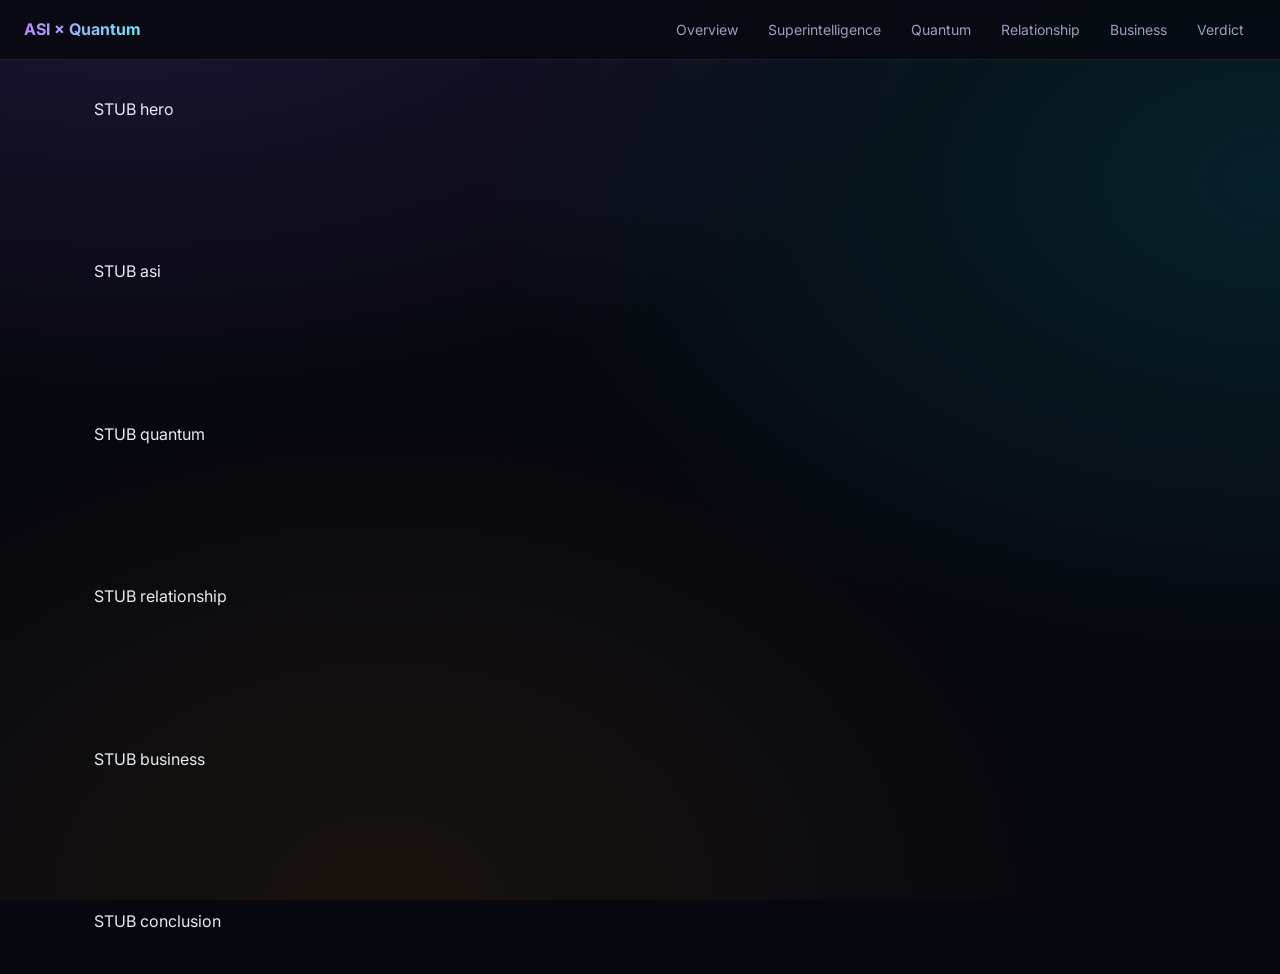
==== index.html @ 98fcd3a6 "scaffold" ====
<!doctype html><html lang="en"><head><meta charset="utf-8"><meta name="viewport" content="width=device-width,initial-scale=1"><title>Superintelligence × Quantum Computing — Research &amp; Business Guide</title><meta name="description" content="Deep research on how superintelligence and quantum computing relate, and where the business value is."><link rel="preconnect" href="https://fonts.googleapis.com"><link href="https://fonts.googleapis.com/css2?family=Inter:wght@400;600;700;800&display=swap" rel="stylesheet">
<link rel="stylesheet" href="css/base.css">
</head><body><nav class="top"><b>ASI × Quantum</b><a href="#overview">Overview</a><a href="#asi">Superintelligence</a><a href="#quantum">Quantum</a><a href="#relationship">Relationship</a><a href="#business">Business</a><a href="#conclusion">Verdict</a></nav><main><section class="sec" id="overview"><div class="container">STUB hero</div></section>

<section class="sec" id="asi"><div class="container">STUB asi</div></section>

<section class="sec" id="quantum"><div class="container">STUB quantum</div></section>

<section class="sec" id="relationship"><div class="container">STUB relationship</div></section>

<section class="sec" id="business"><div class="container">STUB business</div></section>

<section class="sec" id="conclusion"><div class="container">STUB conclusion</div></section>
</main><script src="js/main.js"></script></body></html>
---- css/base.css ----
/* FROZEN design system - orchestrator owned. Agents: use these classes, add extras only in your own css/sec-<name>.css */
:root{--bg:#07080f;--bg2:#0d0f1c;--card:rgba(255,255,255,.04);--line:rgba(255,255,255,.09);--text:#e8eaf6;--mute:#9aa0c0;
--ai:#8b5cf6;--ai2:#c084fc;--q:#06b6d4;--q2:#67e8f9;--biz:#f59e0b;--biz2:#fcd34d;--ok:#34d399;--warn:#fbbf24;--bad:#f87171;--r:18px}
*{box-sizing:border-box;margin:0;padding:0}html{scroll-behavior:smooth}
body{font-family:Inter,system-ui,-apple-system,Segoe UI,sans-serif;background:var(--bg);color:var(--text);line-height:1.65;-webkit-font-smoothing:antialiased;overflow-x:hidden}
body:before{content:"";position:fixed;inset:0;z-index:-1;background:radial-gradient(900px 500px at 10% -10%,rgba(139,92,246,.18),transparent),radial-gradient(800px 500px at 100% 20%,rgba(6,182,212,.14),transparent),radial-gradient(700px 500px at 30% 100%,rgba(245,158,11,.08),transparent)}
a{color:var(--q2)}
nav.top{position:fixed;top:0;left:0;right:0;z-index:50;display:flex;gap:6px;align-items:center;padding:12px 24px;background:rgba(7,8,15,.82);border-bottom:1px solid var(--line);overflow-x:auto}
nav.top b{margin-right:auto;white-space:nowrap;background:linear-gradient(90deg,var(--ai2),var(--q2));-webkit-background-clip:text;background-clip:text;color:transparent}
nav.top a{color:var(--mute);text-decoration:none;font-size:14px;padding:6px 12px;border-radius:99px;white-space:nowrap}nav.top a:hover{color:#fff;background:var(--card)}
.container{max-width:1140px;margin:0 auto;padding:0 24px}
section.sec{padding:96px 0 40px;scroll-margin-top:30px}
.eyebrow{font-size:12px;letter-spacing:.18em;text-transform:uppercase;font-weight:700;margin-bottom:10px}
.eyebrow.ai{color:var(--ai2)}.eyebrow.q{color:var(--q2)}.eyebrow.biz{color:var(--biz2)}
h1{font-size:clamp(38px,6vw,76px);line-height:1.04;letter-spacing:-.03em;font-weight:800}
h2{font-size:clamp(28px,4vw,46px);line-height:1.1;letter-spacing:-.02em;font-weight:800;margin-bottom:14px}
h3{font-size:21px;margin:0 0 8px;font-weight:700}h4{font-size:16px;margin-bottom:6px}
.lead{font-size:19px;color:var(--mute);max-width:760px;margin-bottom:34px}
.grad{background:linear-gradient(90deg,var(--ai2),var(--q2) 60%,var(--biz2));-webkit-background-clip:text;background-clip:text;color:transparent}
.grid{display:grid;gap:18px;margin:22px 0}.g2{grid-template-columns:repeat(auto-fit,minmax(320px,1fr))}.g3{grid-template-columns:repeat(auto-fit,minmax(260px,1fr))}.g4{grid-template-columns:repeat(auto-fit,minmax(200px,1fr))}
.card{background:var(--card);border:1px solid var(--line);border-radius:var(--r);padding:24px;transition:.25s}.card:hover{transform:translateY(-3px);border-color:rgba(255,255,255,.22)}
.card.ai{border-top:3px solid var(--ai)}.card.q{border-top:3px solid var(--q)}.card.biz{border-top:3px solid var(--biz)}
.card p,.card li{color:var(--mute);font-size:15px}.card ul{padding-left:18px;margin-top:6px}
.stat{text-align:left}.stat .num{font-size:40px;font-weight:800;letter-spacing:-.03em;line-height:1.1}.stat .lbl{color:var(--mute);font-size:14px;margin-top:4px}.stat .src{font-size:12px;color:#6b7194;margin-top:6px}
.badge{display:inline-block;font-size:11px;font-weight:700;padding:3px 10px;border-radius:99px;letter-spacing:.04em;text-transform:uppercase;border:1px solid var(--line)}
.badge.fact,.badge.proven,.badge.today{color:var(--ok);background:rgba(52,211,153,.1)}.badge.plausible,.badge.mid{color:var(--warn);background:rgba(251,191,36,.1)}.badge.hype,.badge.far{color:var(--bad);background:rgba(248,113,113,.1)}.badge.claim{color:var(--q2);background:rgba(6,182,212,.1)}
.callout{border-left:4px solid var(--ai);background:rgba(139,92,246,.08);padding:18px 22px;border-radius:0 var(--r) var(--r) 0;margin:24px 0;color:var(--text)}.callout.q{border-color:var(--q);background:rgba(6,182,212,.08)}.callout.biz{border-color:var(--biz);background:rgba(245,158,11,.08)}.callout.warn{border-color:var(--bad);background:rgba(248,113,113,.08)}
.tablewrap{overflow-x:auto;border:1px solid var(--line);border-radius:var(--r);margin:22px 0}table{width:100%;border-collapse:collapse;font-size:14.5px}th,td{padding:12px 16px;text-align:left;border-bottom:1px solid var(--line);vertical-align:top}th{background:rgba(255,255,255,.05);font-size:12px;letter-spacing:.08em;text-transform:uppercase;color:var(--mute)}td{color:#cfd3ee}tr:last-child td{border:0}
.timeline{position:relative;margin:26px 0;padding-left:28px;border-left:2px solid var(--line)}.timeline .ev{position:relative;margin-bottom:22px}.timeline .ev:before{content:"";position:absolute;left:-36px;top:6px;width:14px;height:14px;border-radius:50%;background:var(--q);box-shadow:0 0 0 4px var(--bg)}.timeline .ev .when{font-size:12px;font-weight:700;color:var(--q2);letter-spacing:.08em;text-transform:uppercase}
.pill{display:inline-block;padding:4px 12px;margin:3px 4px 3px 0;border-radius:99px;background:var(--card);border:1px solid var(--line);font-size:13px;color:var(--mute)}
details{background:var(--card);border:1px solid var(--line);border-radius:14px;padding:14px 20px;margin:10px 0}summary{cursor:pointer;font-weight:600}details p{color:var(--mute);margin-top:10px}
.src-note{font-size:12.5px;color:#6b7194;margin-top:10px}
.reveal{opacity:0;transform:translateY(22px);transition:.7s}.reveal.in{opacity:1;transform:none}
footer{padding:60px 0;border-top:1px solid var(--line);margin-top:60px;color:var(--mute);font-size:14px}
@media(max-width:640px){section.sec{padding-top:80px}.card{padding:18px}}
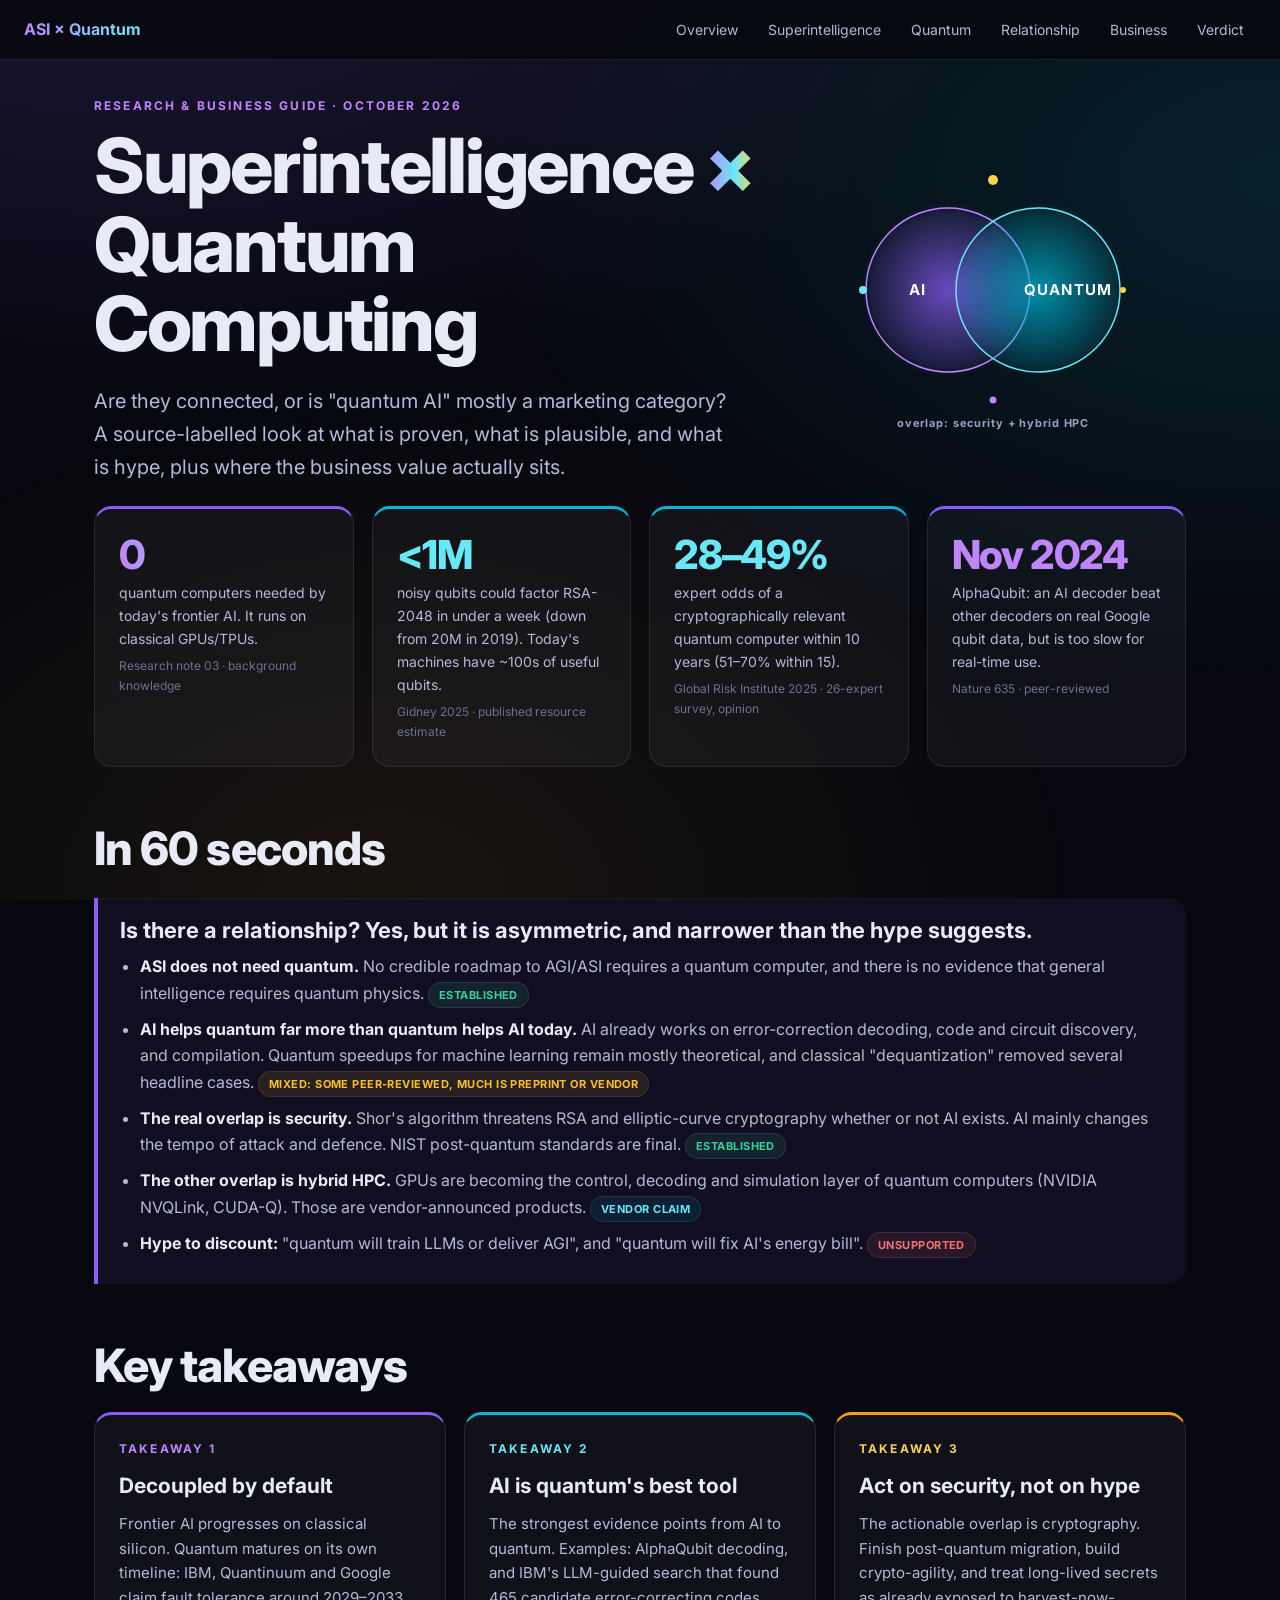
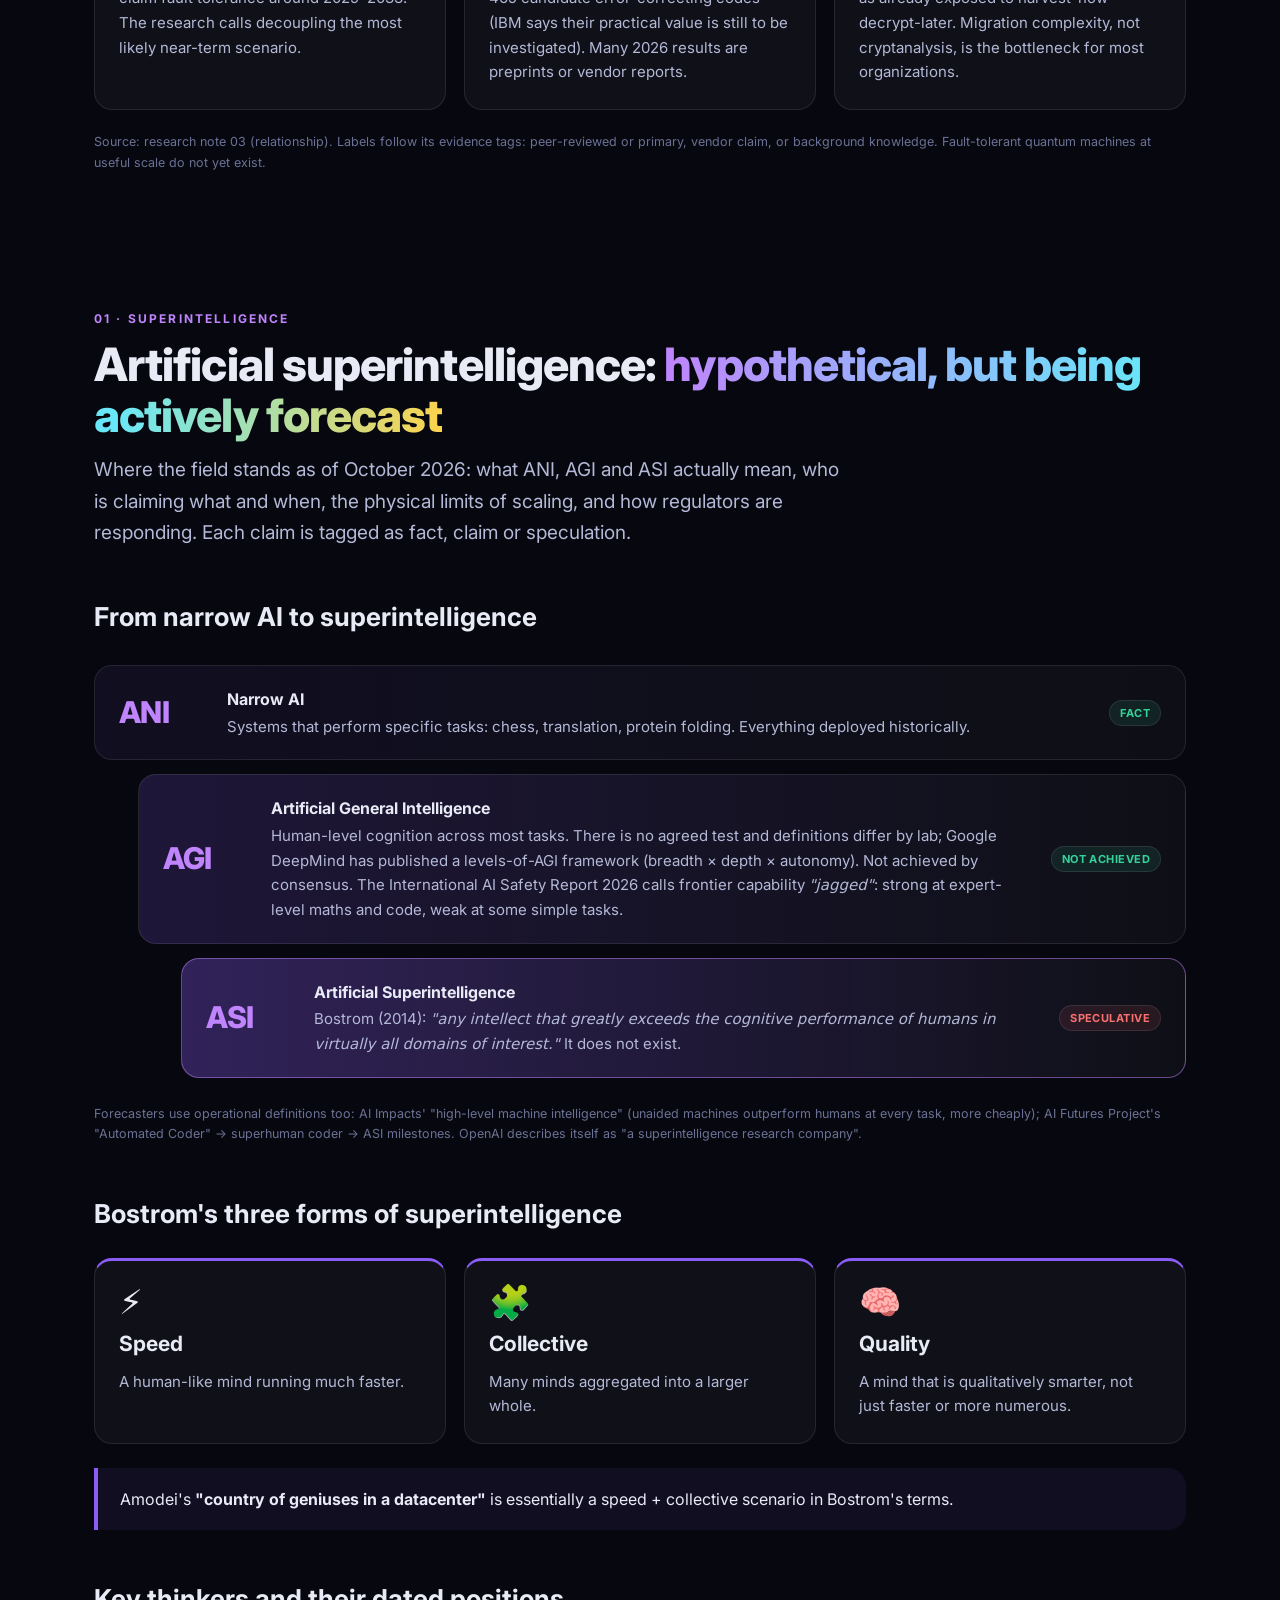
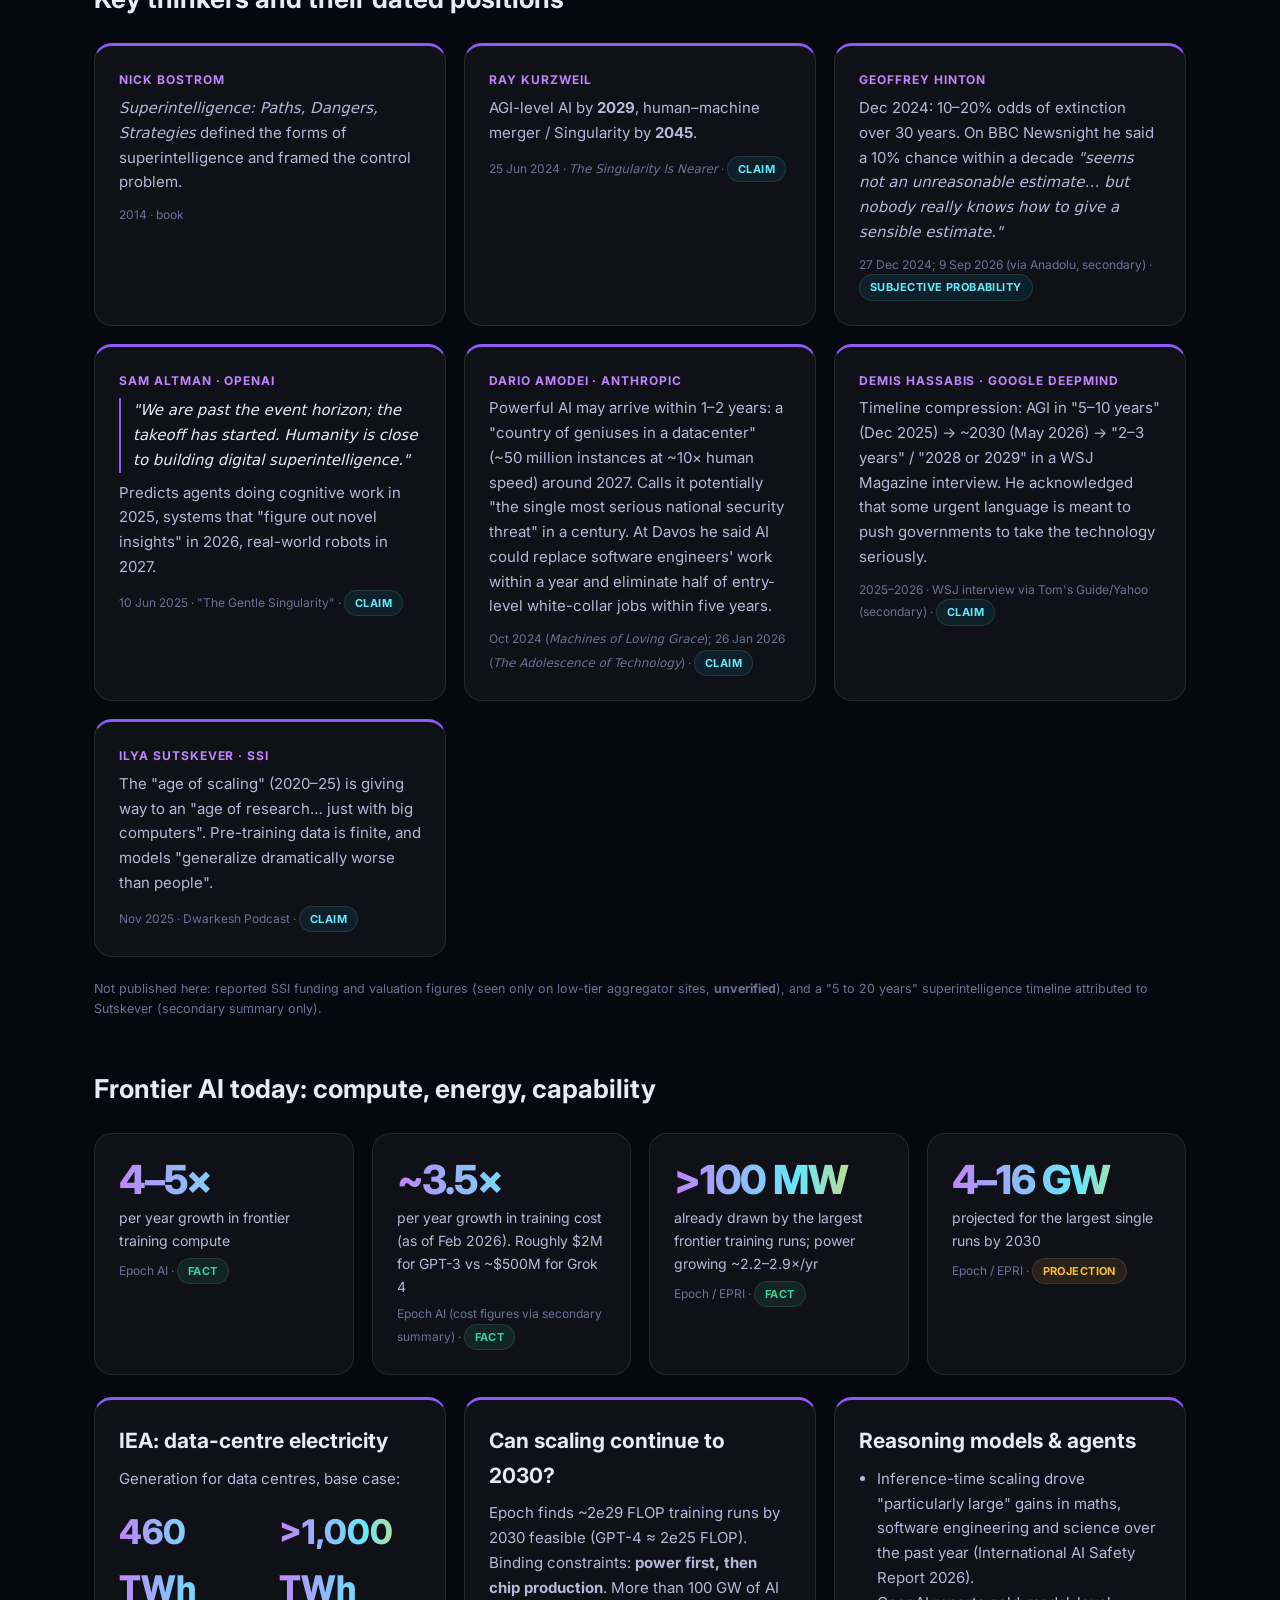
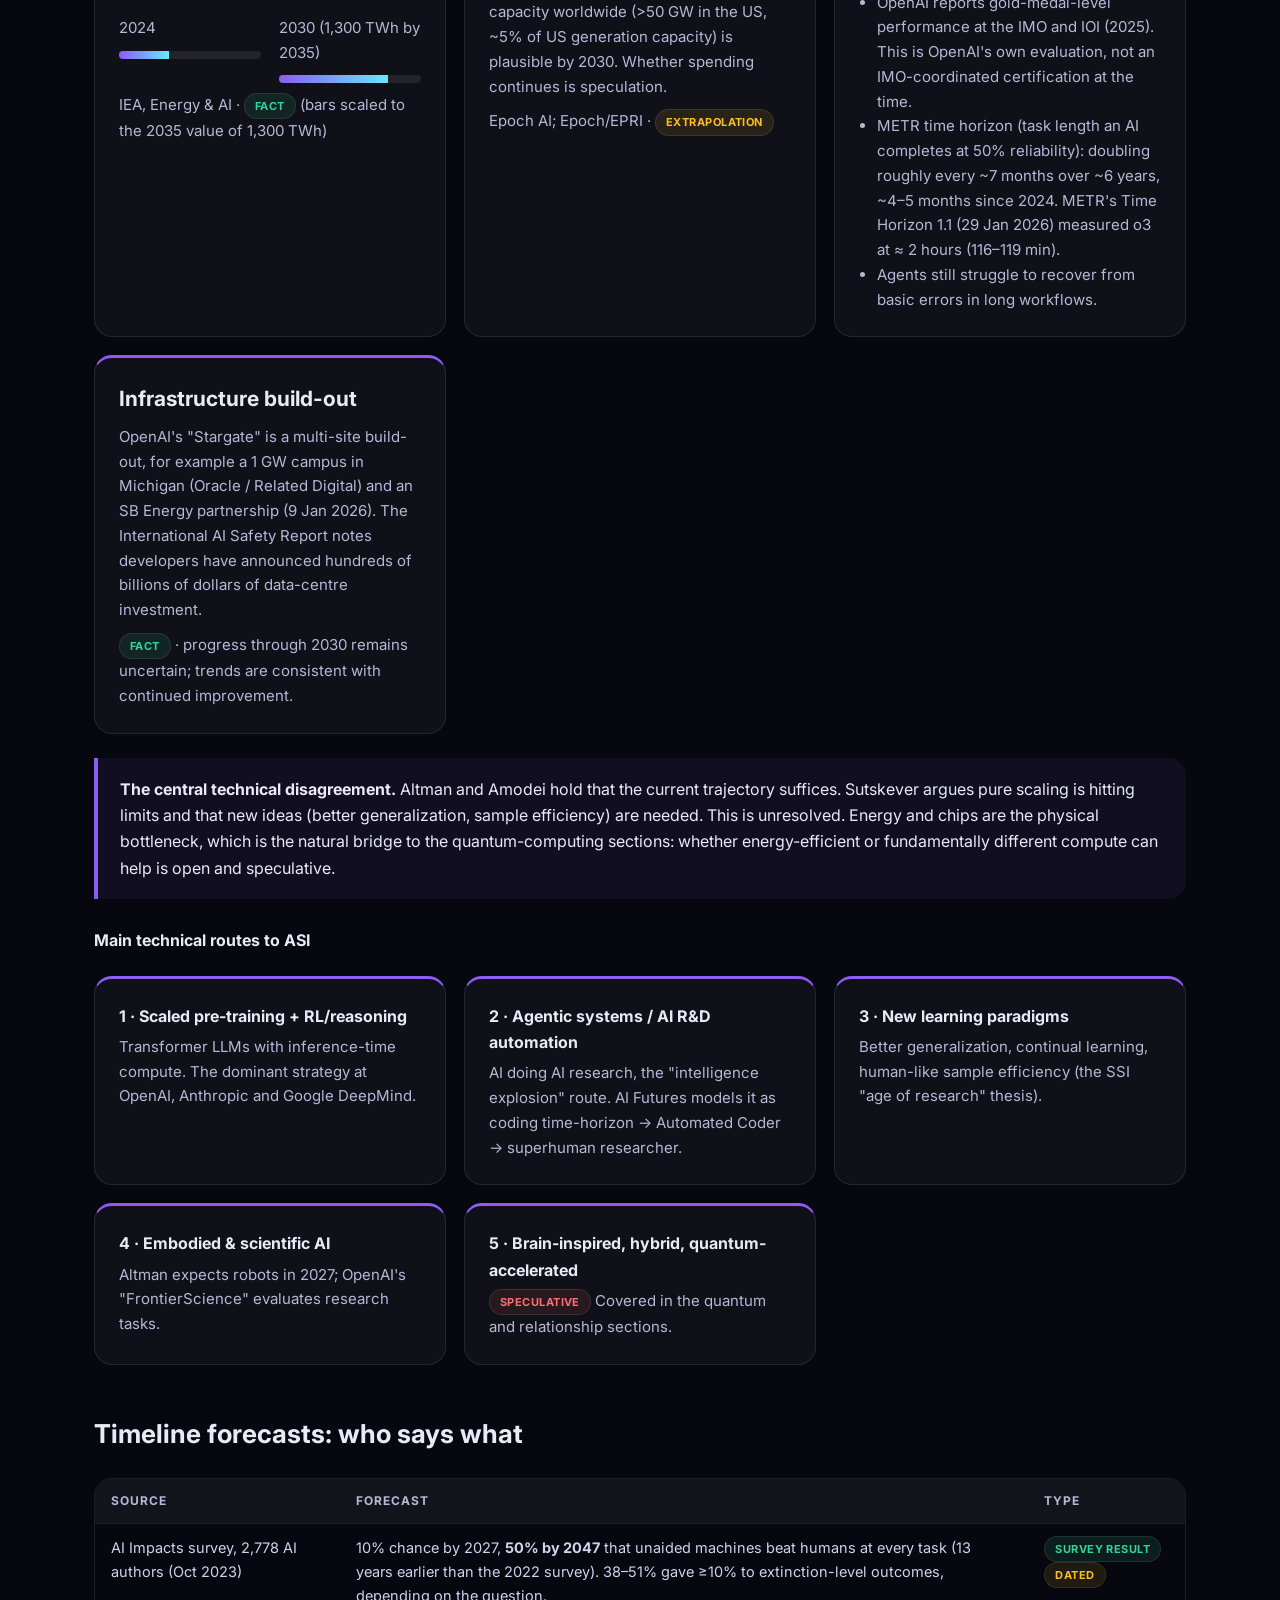
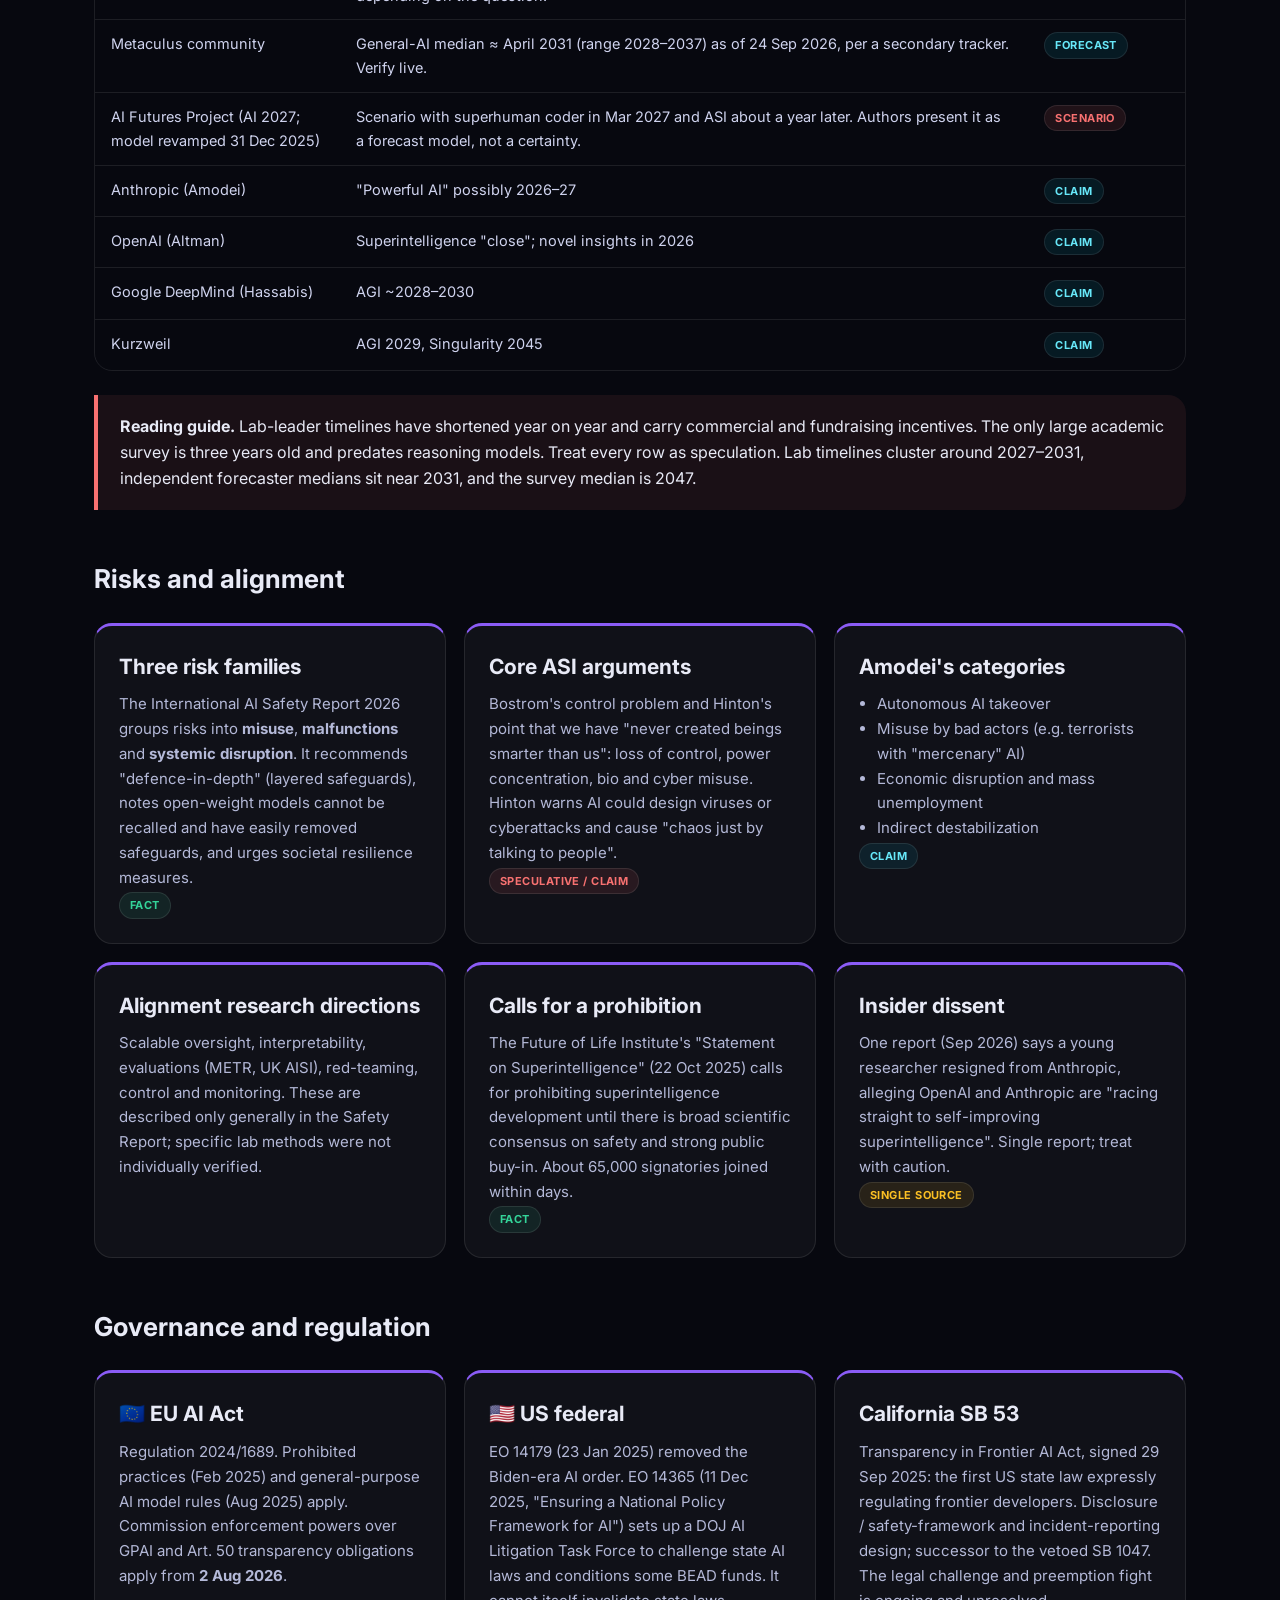
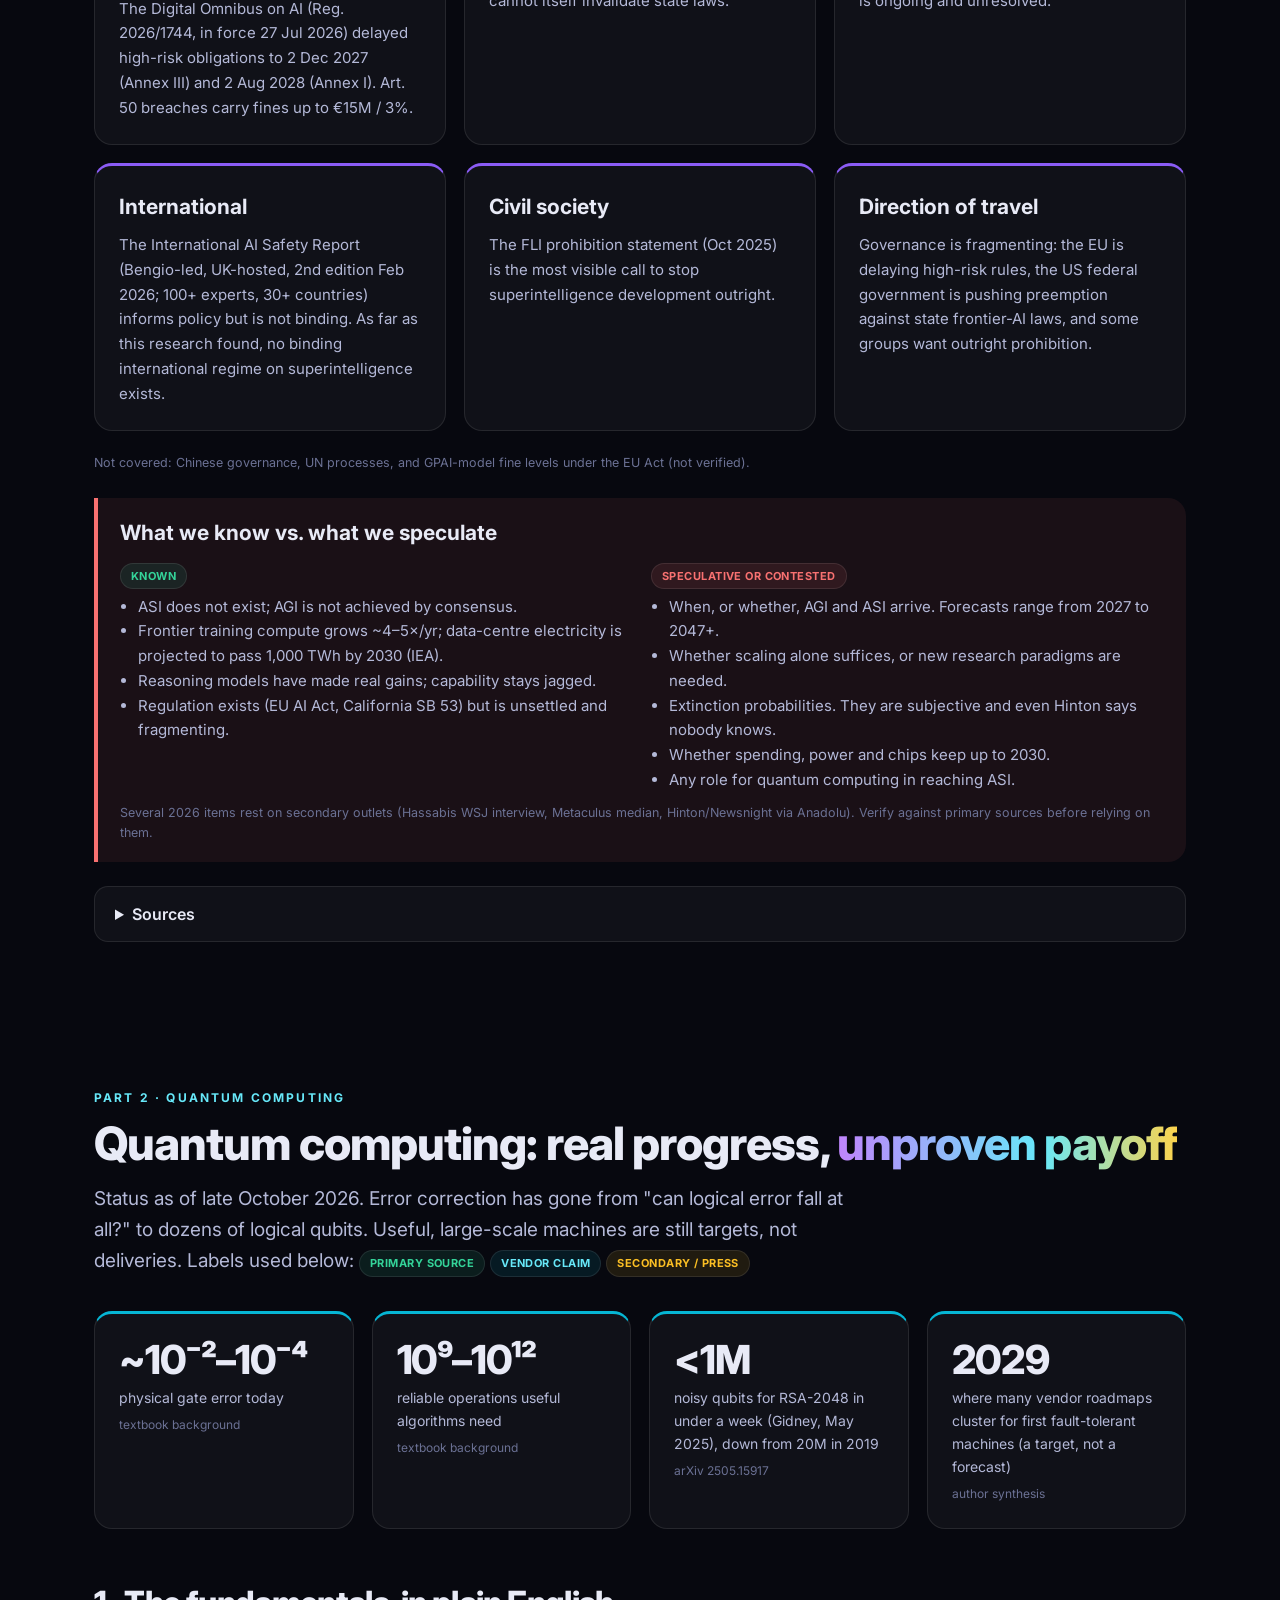
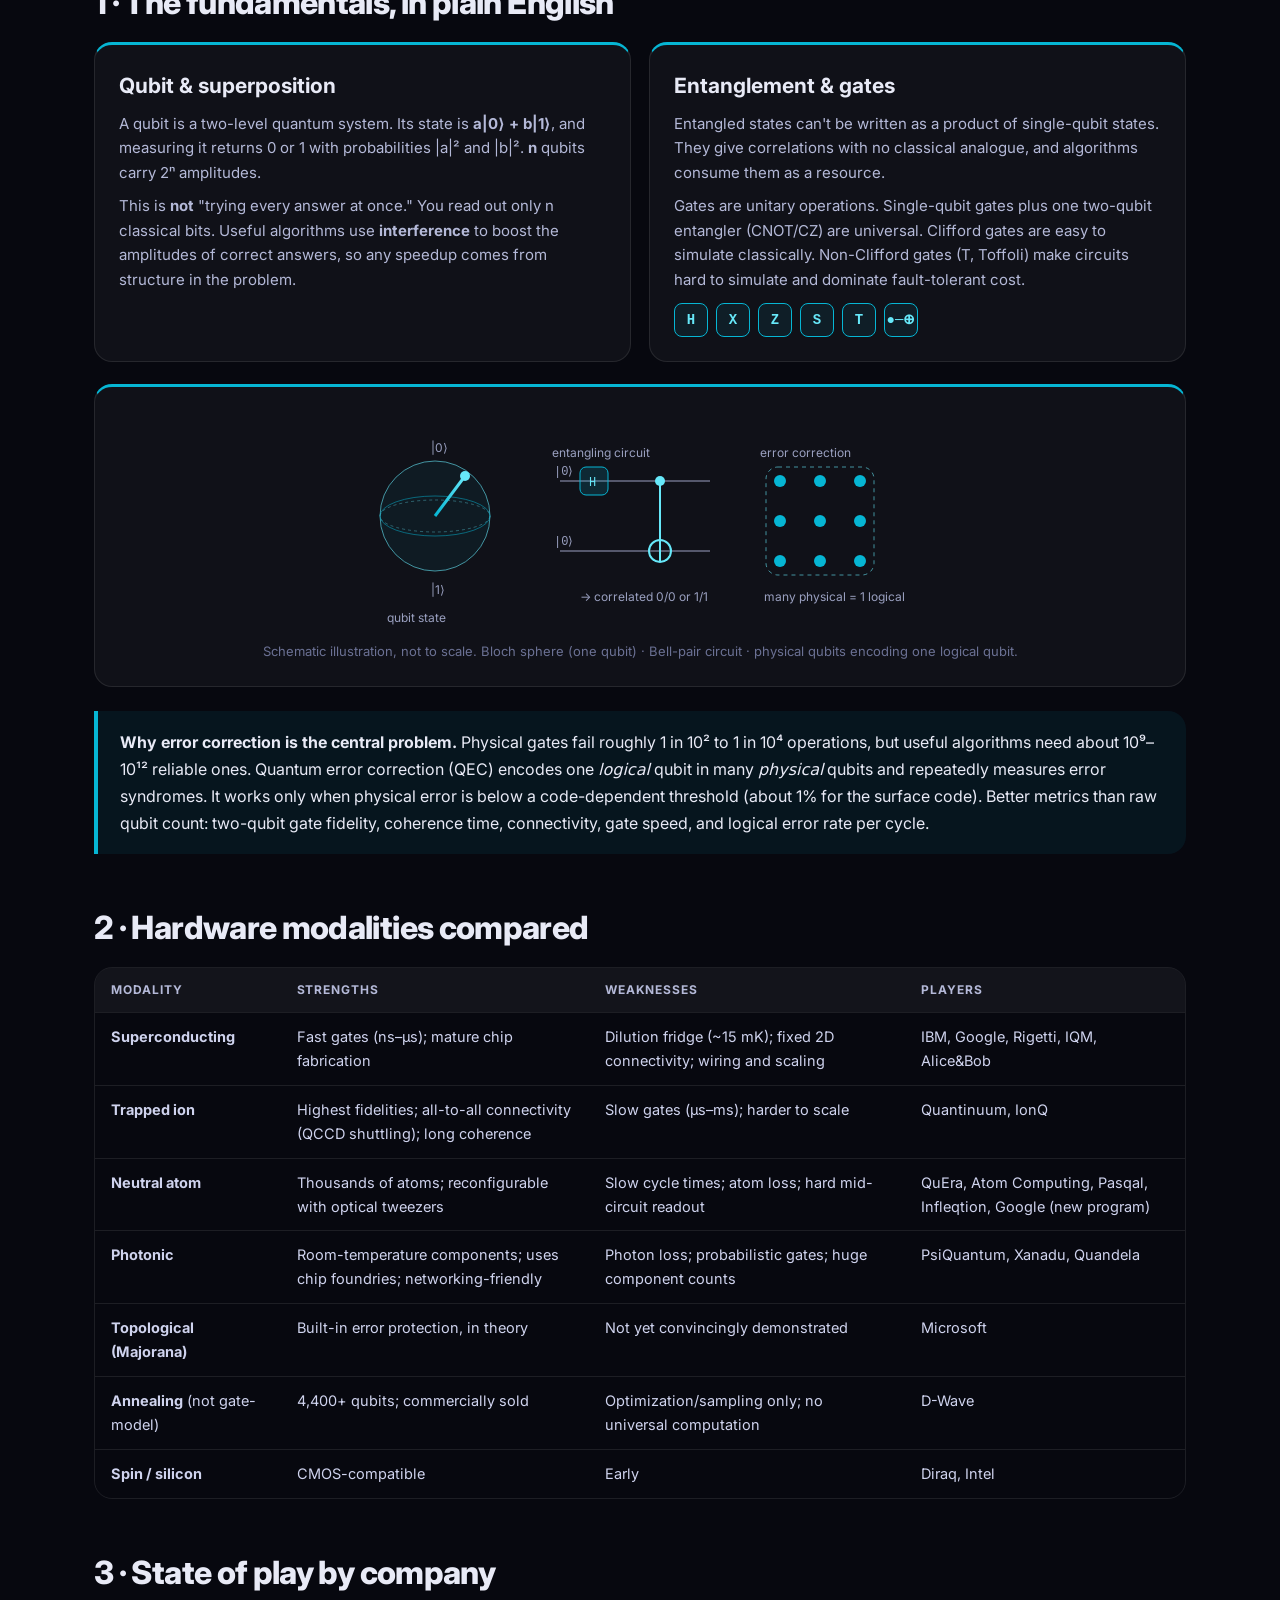
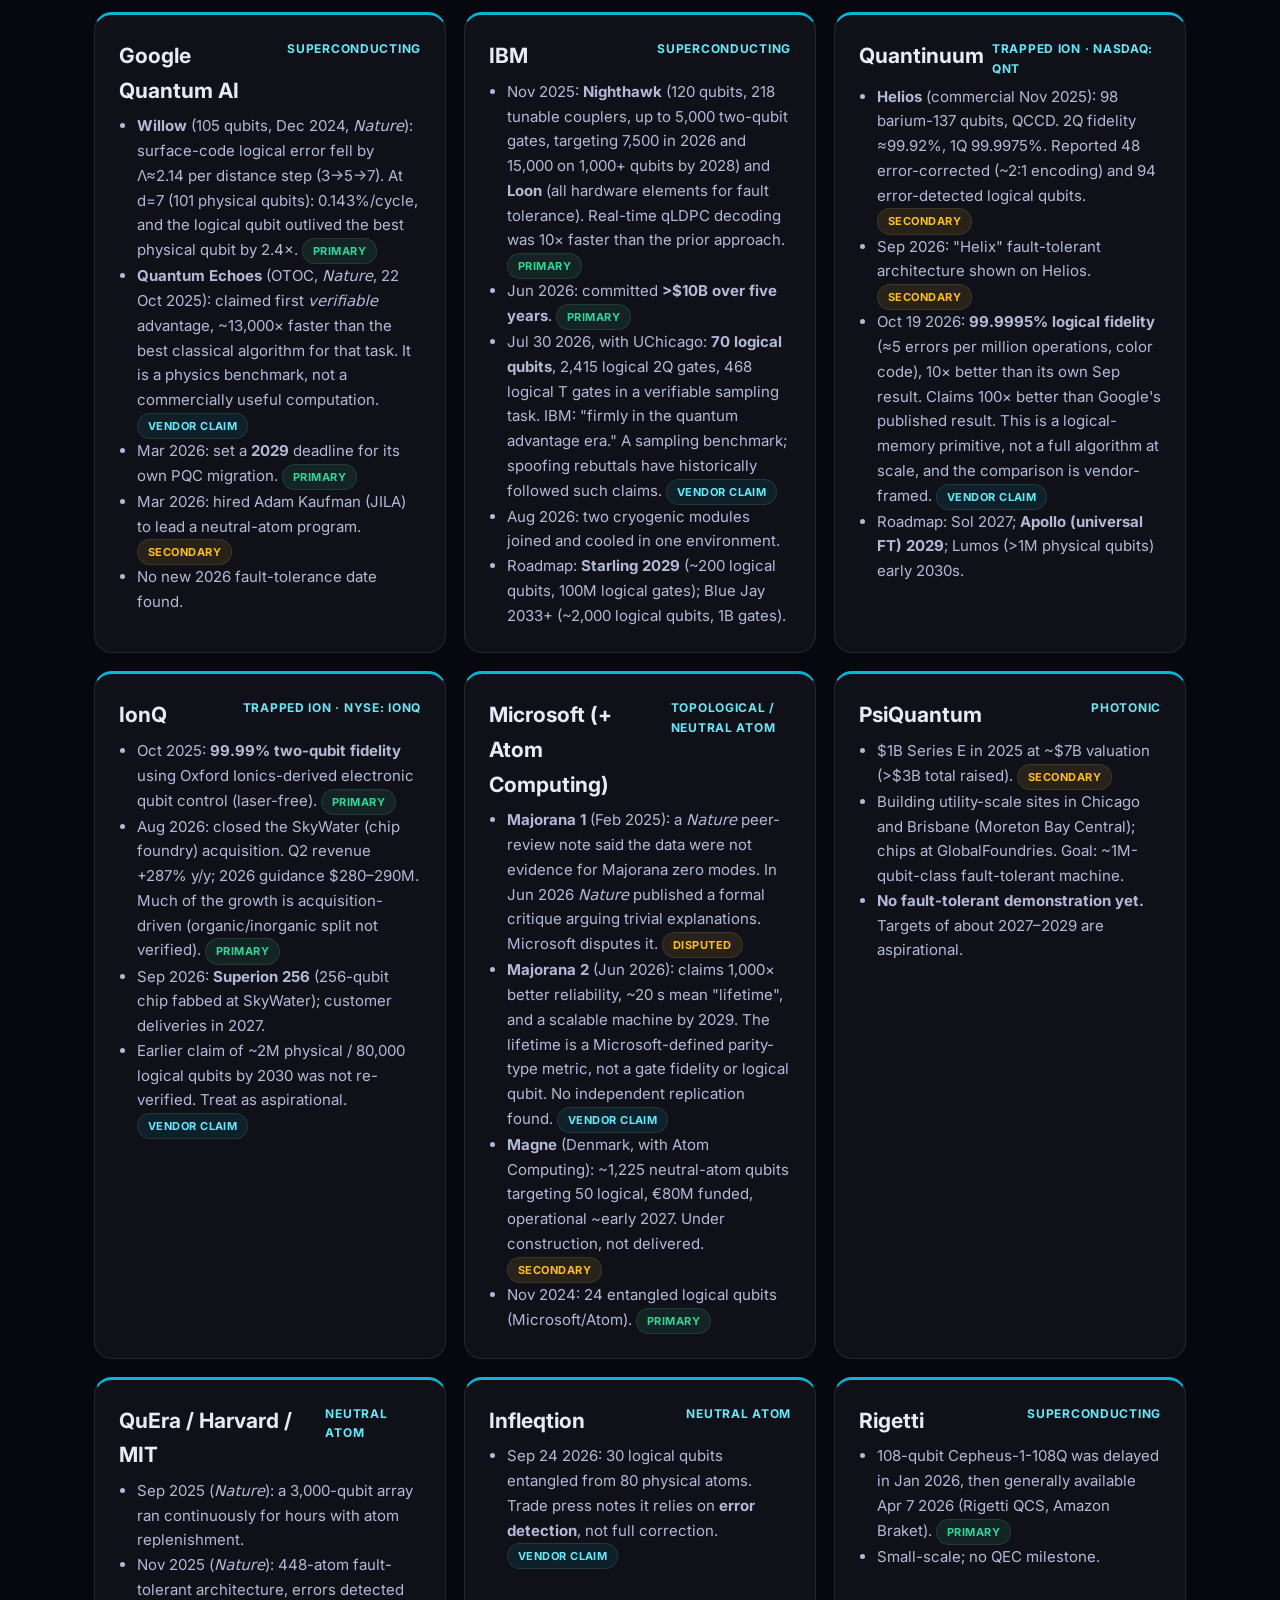
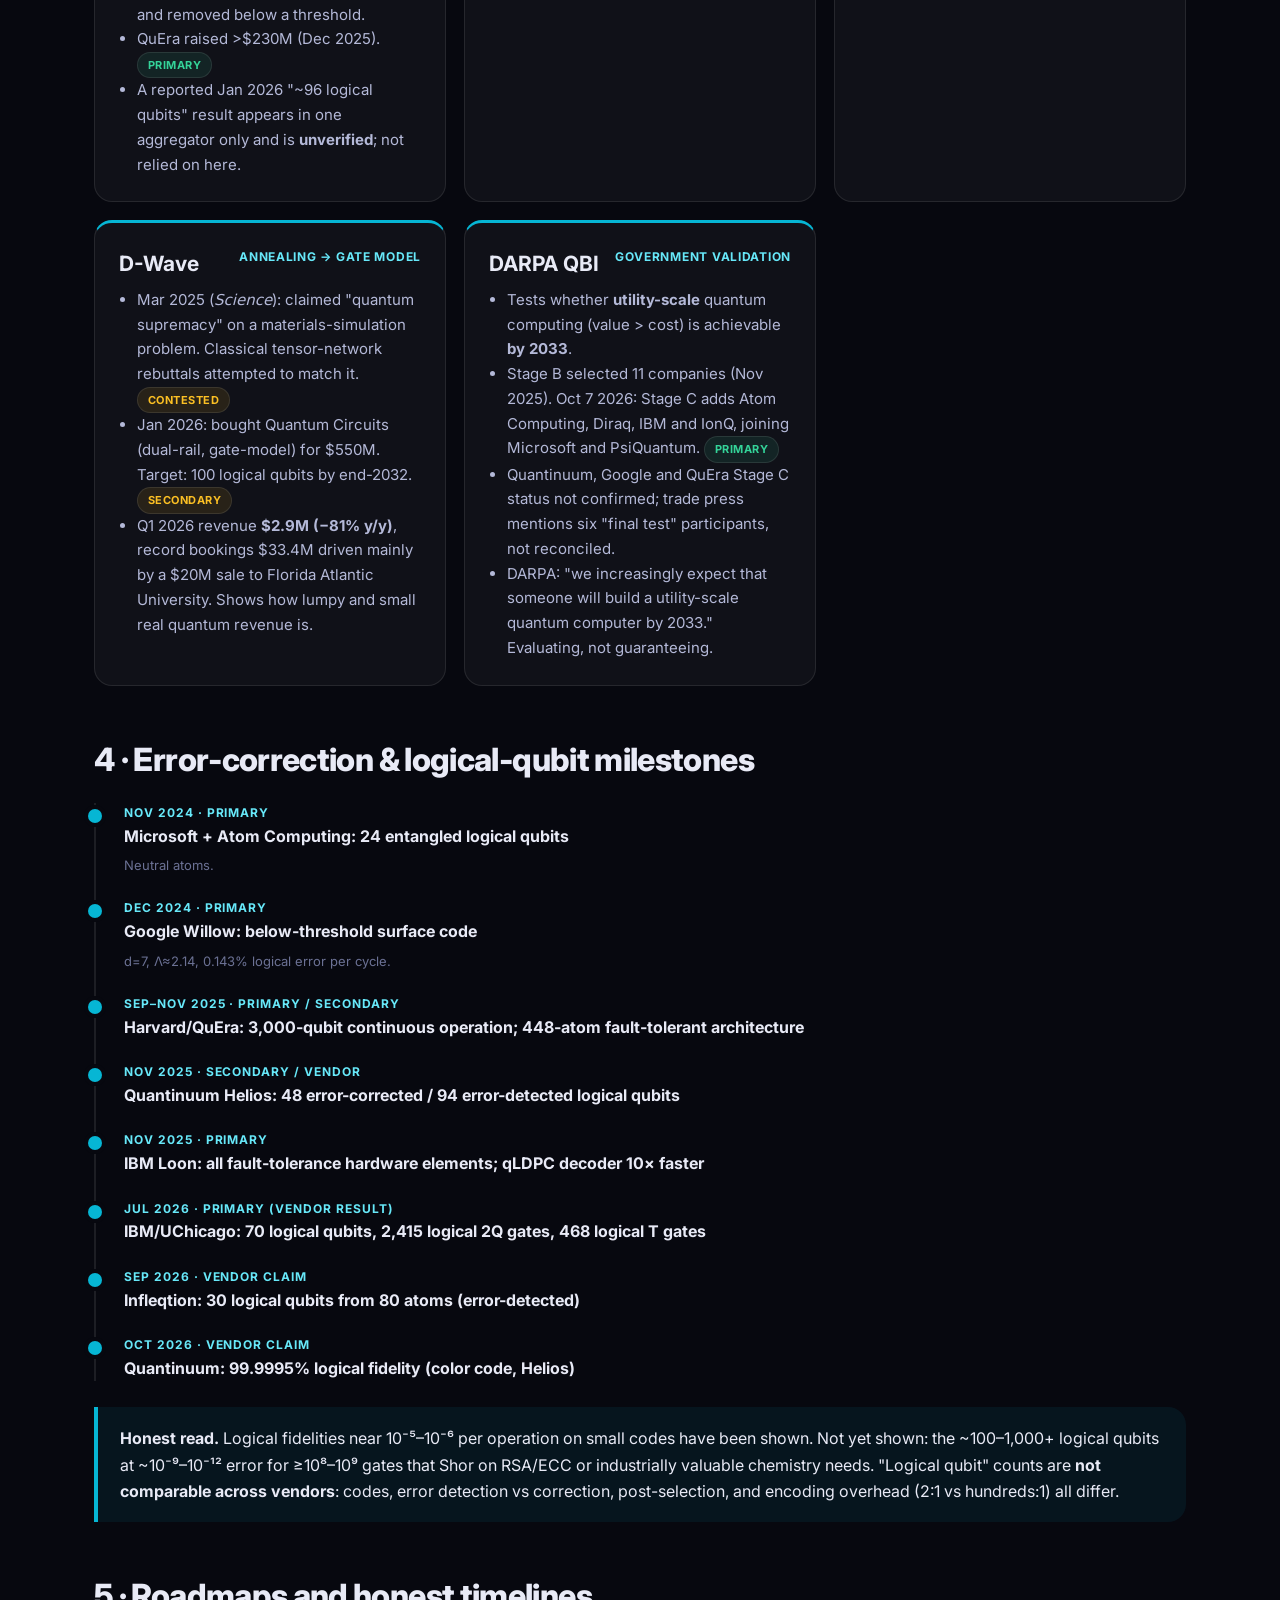
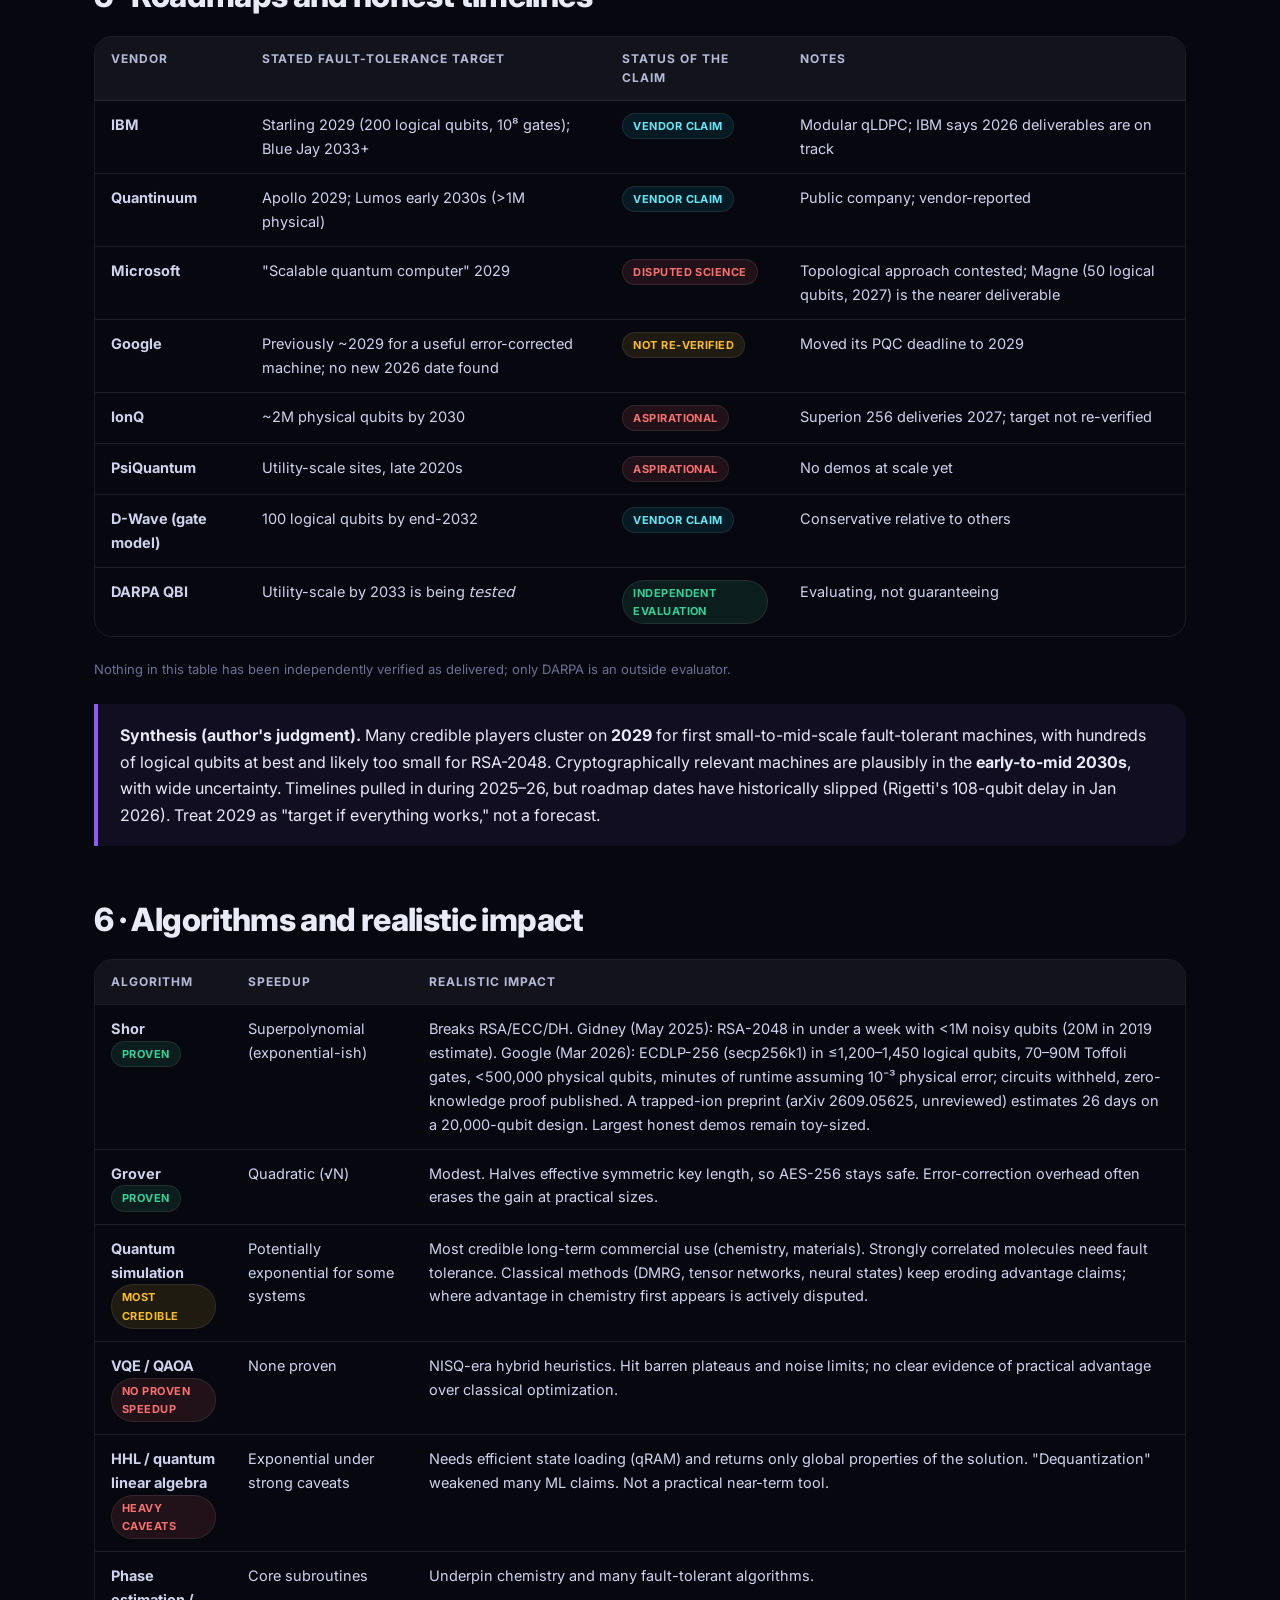
==== commit 69234788: "Build ASI x Quantum research site" ====
--- a/index.html
+++ b/index.html
@@ -1,14 +1,946 @@
 <!doctype html><html lang="en"><head><meta charset="utf-8"><meta name="viewport" content="width=device-width,initial-scale=1"><title>Superintelligence × Quantum Computing — Research &amp; Business Guide</title><meta name="description" content="Deep research on how superintelligence and quantum computing relate, and where the business value is."><link rel="preconnect" href="https://fonts.googleapis.com"><link href="https://fonts.googleapis.com/css2?family=Inter:wght@400;600;700;800&display=swap" rel="stylesheet">
 <link rel="stylesheet" href="css/base.css">
-</head><body><nav class="top"><b>ASI × Quantum</b><a href="#overview">Overview</a><a href="#asi">Superintelligence</a><a href="#quantum">Quantum</a><a href="#relationship">Relationship</a><a href="#business">Business</a><a href="#conclusion">Verdict</a></nav><main><section class="sec" id="overview"><div class="container">STUB hero</div></section>
-
-<section class="sec" id="asi"><div class="container">STUB asi</div></section>
-
-<section class="sec" id="quantum"><div class="container">STUB quantum</div></section>
-
-<section class="sec" id="relationship"><div class="container">STUB relationship</div></section>
-
-<section class="sec" id="business"><div class="container">STUB business</div></section>
-
-<section class="sec" id="conclusion"><div class="container">STUB conclusion</div></section>
+<link rel="stylesheet" href="css/sec-asi.css">
+<link rel="stylesheet" href="css/sec-business.css">
+<link rel="stylesheet" href="css/sec-hero.css">
+<link rel="stylesheet" href="css/sec-quantum.css">
+<link rel="stylesheet" href="css/sec-relationship.css">
+</head><body><nav class="top"><b>ASI × Quantum</b><a href="#overview">Overview</a><a href="#asi">Superintelligence</a><a href="#quantum">Quantum</a><a href="#relationship">Relationship</a><a href="#business">Business</a><a href="#conclusion">Verdict</a></nav><main><section class="sec" id="overview"><div class="container">
+<div class="hero-wrap">
+<div>
+<div class="eyebrow ai">Research &amp; business guide · October 2026</div>
+<h1>Superintelligence <span class="grad">×</span> Quantum Computing</h1>
+<p class="hero-sub">Are they connected, or is "quantum AI" mostly a marketing category? A source-labelled look at what is proven, what is plausible, and what is hype, plus where the business value actually sits.</p>
+</div>
+<svg class="hero-vis" viewBox="0 0 340 300" role="img" aria-label="Two overlapping glowing circles: AI in purple and Quantum in cyan, with orbiting dots">
+<defs><radialGradient id="hero-ga"><stop offset="0" stop-color="#8b5cf6" stop-opacity=".75"/><stop offset="1" stop-color="#8b5cf6" stop-opacity=".12"/></radialGradient>
+<radialGradient id="hero-gq"><stop offset="0" stop-color="#06b6d4" stop-opacity=".75"/><stop offset="1" stop-color="#06b6d4" stop-opacity=".12"/></radialGradient>
+<filter id="hero-bl"><feGaussianBlur stdDeviation="3"/></filter></defs>
+<g class="hero-a"><circle cx="125" cy="150" r="82" fill="url(#hero-ga)" filter="url(#hero-bl)"/><circle cx="125" cy="150" r="82" fill="none" stroke="#c084fc" stroke-width="1.5"/></g>
+<g class="hero-b"><circle cx="215" cy="150" r="82" fill="url(#hero-gq)" filter="url(#hero-bl)"/><circle cx="215" cy="150" r="82" fill="none" stroke="#67e8f9" stroke-width="1.5"/></g>
+<g class="hero-orbit"><circle cx="170" cy="40" r="5" fill="#fcd34d"/><circle cx="170" cy="260" r="3.5" fill="#c084fc"/></g>
+<g class="hero-orbit2"><circle cx="40" cy="150" r="4" fill="#67e8f9"/><circle cx="300" cy="150" r="3" fill="#fcd34d"/></g>
+<text x="95" y="155" fill="#fff" text-anchor="middle">AI</text><text x="245" y="155" fill="#fff" text-anchor="middle">QUANTUM</text>
+<text x="170" y="287" fill="#9aa0c0" text-anchor="middle" style="font-size:11px">overlap: security + hybrid HPC</text>
+</svg>
+</div>
+
+<div class="grid g4 reveal">
+<div class="card stat ai"><div class="num grad">0</div><div class="lbl">quantum computers needed by today's frontier AI. It runs on classical GPUs/TPUs.</div><div class="src">Research note 03 · background knowledge</div></div>
+<div class="card stat q"><div class="num" style="color:var(--q2)">&lt;1M</div><div class="lbl">noisy qubits could factor RSA-2048 in under a week (down from 20M in 2019). Today's machines have ~100s of useful qubits.</div><div class="src">Gidney 2025 · published resource estimate</div></div>
+<div class="card stat q"><div class="num" style="color:var(--q2)">28–49%</div><div class="lbl">expert odds of a cryptographically relevant quantum computer within 10 years (51–70% within 15).</div><div class="src">Global Risk Institute 2025 · 26-expert survey, opinion</div></div>
+<div class="card stat ai"><div class="num" style="color:var(--ai2)">Nov 2024</div><div class="lbl">AlphaQubit: an AI decoder beat other decoders on real Google qubit data, but is too slow for real-time use.</div><div class="src">Nature 635 · peer-reviewed</div></div>
+</div>
+
+<h2 class="hero-h">In 60 seconds</h2>
+<div class="callout">
+<p class="hero-short">Is there a relationship? Yes, but it is asymmetric, and narrower than the hype suggests.</p>
+<ul class="hero-sum">
+<li><b>ASI does not need quantum.</b> No credible roadmap to AGI/ASI requires a quantum computer, and there is no evidence that general intelligence requires quantum physics. <span class="badge fact">Established</span></li>
+<li><b>AI helps quantum far more than quantum helps AI today.</b> AI already works on error-correction decoding, code and circuit discovery, and compilation. Quantum speedups for machine learning remain mostly theoretical, and classical "dequantization" removed several headline cases. <span class="badge plausible">Mixed: some peer-reviewed, much is preprint or vendor</span></li>
+<li><b>The real overlap is security.</b> Shor's algorithm threatens RSA and elliptic-curve cryptography whether or not AI exists. AI mainly changes the tempo of attack and defence. NIST post-quantum standards are final. <span class="badge fact">Established</span></li>
+<li><b>The other overlap is hybrid HPC.</b> GPUs are becoming the control, decoding and simulation layer of quantum computers (NVIDIA NVQLink, CUDA-Q). Those are vendor-announced products. <span class="badge claim">Vendor claim</span></li>
+<li><b>Hype to discount:</b> "quantum will train LLMs or deliver AGI", and "quantum will fix AI's energy bill". <span class="badge hype">Unsupported</span></li>
+</ul>
+</div>
+
+<h2 class="hero-h">Key takeaways</h2>
+<div class="grid g3 reveal">
+<div class="card ai"><div class="eyebrow ai">Takeaway 1</div><h3>Decoupled by default</h3><p>Frontier AI progresses on classical silicon. Quantum matures on its own timeline: IBM, Quantinuum and Google claim fault tolerance around 2029–2033. The research calls decoupling the most likely near-term scenario.</p></div>
+<div class="card q"><div class="eyebrow q">Takeaway 2</div><h3>AI is quantum's best tool</h3><p>The strongest evidence points from AI to quantum. Examples: AlphaQubit decoding, and IBM's LLM-guided search that found 465 candidate error-correcting codes (IBM says their practical value is still to be investigated). Many 2026 results are preprints or vendor reports.</p></div>
+<div class="card biz"><div class="eyebrow biz">Takeaway 3</div><h3>Act on security, not on hype</h3><p>The actionable overlap is cryptography. Finish post-quantum migration, build crypto-agility, and treat long-lived secrets as already exposed to harvest-now-decrypt-later. Migration complexity, not cryptanalysis, is the bottleneck for most organizations.</p></div>
+</div>
+<p class="src-note">Source: research note 03 (relationship). Labels follow its evidence tags: peer-reviewed or primary, vendor claim, or background knowledge. Fault-tolerant quantum machines at useful scale do not yet exist.</p>
+</div></section>
+
+<section class="sec" id="asi"><div class="container">
+<div class="eyebrow ai reveal">01 · Superintelligence</div>
+<h2 class="reveal">Artificial superintelligence: <span class="grad">hypothetical, but being actively forecast</span></h2>
+<p class="lead reveal">Where the field stands as of October 2026: what ANI, AGI and ASI actually mean, who is claiming what and when, the physical limits of scaling, and how regulators are responding. Each claim is tagged as fact, claim or speculation.</p>
+
+<h3 class="asi-h">From narrow AI to superintelligence</h3>
+<div class="asi-ladder reveal">
+  <div class="asi-step asi-s1"><div class="tag">ANI</div><div><h4>Narrow AI</h4><p>Systems that perform specific tasks: chess, translation, protein folding. Everything deployed historically.</p></div><span class="badge fact">Fact</span></div>
+  <div class="asi-step asi-s2"><div class="tag">AGI</div><div><h4>Artificial General Intelligence</h4><p>Human-level cognition across most tasks. There is no agreed test and definitions differ by lab; Google DeepMind has published a levels-of-AGI framework (breadth × depth × autonomy). Not achieved by consensus. The International AI Safety Report 2026 calls frontier capability <em>"jagged"</em>: strong at expert-level maths and code, weak at some simple tasks.</p></div><span class="badge fact">Not achieved</span></div>
+  <div class="asi-step asi-s3"><div class="tag">ASI</div><div><h4>Artificial Superintelligence</h4><p>Bostrom (2014): <em>"any intellect that greatly exceeds the cognitive performance of humans in virtually all domains of interest."</em> It does not exist.</p></div><span class="badge hype">Speculative</span></div>
+</div>
+<p class="src-note">Forecasters use operational definitions too: AI Impacts' "high-level machine intelligence" (unaided machines outperform humans at every task, more cheaply); AI Futures Project's "Automated Coder" → superhuman coder → ASI milestones. OpenAI describes itself as "a superintelligence research company".</p>
+
+<h3 class="asi-h">Bostrom's three forms of superintelligence</h3>
+<div class="grid g3">
+  <div class="card ai reveal"><div class="asi-form">⚡</div><h3>Speed</h3><p>A human-like mind running much faster.</p></div>
+  <div class="card ai reveal"><div class="asi-form">🧩</div><h3>Collective</h3><p>Many minds aggregated into a larger whole.</p></div>
+  <div class="card ai reveal"><div class="asi-form">🧠</div><h3>Quality</h3><p>A mind that is qualitatively smarter, not just faster or more numerous.</p></div>
+</div>
+<div class="callout reveal">Amodei's <strong>"country of geniuses in a datacenter"</strong> is essentially a speed + collective scenario in Bostrom's terms.</div>
+
+<h3 class="asi-h">Key thinkers and their dated positions</h3>
+<div class="grid g3">
+  <div class="card ai reveal"><div class="asi-who">Nick Bostrom</div><p><em>Superintelligence: Paths, Dangers, Strategies</em> defined the forms of superintelligence and framed the control problem.</p><div class="asi-date">2014 · book</div></div>
+  <div class="card ai reveal"><div class="asi-who">Ray Kurzweil</div><p>AGI-level AI by <strong>2029</strong>, human–machine merger / Singularity by <strong>2045</strong>.</p><div class="asi-date">25 Jun 2024 · <em>The Singularity Is Nearer</em> · <span class="badge claim">Claim</span></div></div>
+  <div class="card ai reveal"><div class="asi-who">Geoffrey Hinton</div><p>Dec 2024: 10–20% odds of extinction over 30 years. On BBC Newsnight he said a 10% chance within a decade <em>"seems not an unreasonable estimate… but nobody really knows how to give a sensible estimate."</em></p><div class="asi-date">27 Dec 2024; 9 Sep 2026 (via Anadolu, secondary) · <span class="badge claim">Subjective probability</span></div></div>
+  <div class="card ai reveal"><div class="asi-who">Sam Altman · OpenAI</div><p class="asi-quote">"We are past the event horizon; the takeoff has started. Humanity is close to building digital superintelligence."</p><p>Predicts agents doing cognitive work in 2025, systems that "figure out novel insights" in 2026, real-world robots in 2027.</p><div class="asi-date">10 Jun 2025 · "The Gentle Singularity" · <span class="badge claim">Claim</span></div></div>
+  <div class="card ai reveal"><div class="asi-who">Dario Amodei · Anthropic</div><p>Powerful AI may arrive within 1–2 years: a "country of geniuses in a datacenter" (~50 million instances at ~10× human speed) around 2027. Calls it potentially "the single most serious national security threat" in a century. At Davos he said AI could replace software engineers' work within a year and eliminate half of entry-level white-collar jobs within five years.</p><div class="asi-date">Oct 2024 (<em>Machines of Loving Grace</em>); 26 Jan 2026 (<em>The Adolescence of Technology</em>) · <span class="badge claim">Claim</span></div></div>
+  <div class="card ai reveal"><div class="asi-who">Demis Hassabis · Google DeepMind</div><p>Timeline compression: AGI in "5–10 years" (Dec 2025) → ~2030 (May 2026) → "2–3 years" / "2028 or 2029" in a WSJ Magazine interview. He acknowledged that some urgent language is meant to push governments to take the technology seriously.</p><div class="asi-date">2025–2026 · WSJ interview via Tom's Guide/Yahoo (secondary) · <span class="badge claim">Claim</span></div></div>
+  <div class="card ai reveal"><div class="asi-who">Ilya Sutskever · SSI</div><p>The "age of scaling" (2020–25) is giving way to an "age of research… just with big computers". Pre-training data is finite, and models "generalize dramatically worse than people".</p><div class="asi-date">Nov 2025 · Dwarkesh Podcast · <span class="badge claim">Claim</span></div></div>
+</div>
+<p class="src-note">Not published here: reported SSI funding and valuation figures (seen only on low-tier aggregator sites, <strong>unverified</strong>), and a "5 to 20 years" superintelligence timeline attributed to Sutskever (secondary summary only).</p>
+
+<h3 class="asi-h">Frontier AI today: compute, energy, capability</h3>
+<div class="grid g4">
+  <div class="card stat reveal"><div class="num grad">4–5×</div><div class="lbl">per year growth in frontier training compute</div><div class="src">Epoch AI · <span class="badge fact">Fact</span></div></div>
+  <div class="card stat reveal"><div class="num grad">~3.5×</div><div class="lbl">per year growth in training cost (as of Feb 2026). Roughly $2M for GPT-3 vs ~$500M for Grok 4</div><div class="src">Epoch AI (cost figures via secondary summary) · <span class="badge fact">Fact</span></div></div>
+  <div class="card stat reveal"><div class="num grad">&gt;100 MW</div><div class="lbl">already drawn by the largest frontier training runs; power growing ~2.2–2.9×/yr</div><div class="src">Epoch / EPRI · <span class="badge fact">Fact</span></div></div>
+  <div class="card stat reveal"><div class="num grad">4–16 GW</div><div class="lbl">projected for the largest single runs by 2030</div><div class="src">Epoch / EPRI · <span class="badge plausible">Projection</span></div></div>
+</div>
+<div class="grid g2">
+  <div class="card ai reveal">
+    <h3>IEA: data-centre electricity</h3>
+    <p>Generation for data centres, base case:</p>
+    <div class="asi-two" style="margin-top:12px">
+      <div><div class="num grad" style="font-size:34px;font-weight:800">460 TWh</div><p>2024</p><div class="asi-bar"><i style="width:35%"></i></div></div>
+      <div><div class="num grad" style="font-size:34px;font-weight:800">&gt;1,000 TWh</div><p>2030 (1,300 TWh by 2035)</p><div class="asi-bar"><i style="width:77%"></i></div></div>
+    </div>
+    <p class="src-note">IEA, Energy &amp; AI · <span class="badge fact">Fact</span> (bars scaled to the 2035 value of 1,300 TWh)</p>
+  </div>
+  <div class="card ai reveal">
+    <h3>Can scaling continue to 2030?</h3>
+    <p>Epoch finds ~2e29 FLOP training runs by 2030 feasible (GPT-4 ≈ 2e25 FLOP). Binding constraints: <strong>power first, then chip production</strong>. More than 100 GW of AI capacity worldwide (&gt;50 GW in the US, ~5% of US generation capacity) is plausible by 2030. Whether spending continues is speculation.</p>
+    <p class="src-note">Epoch AI; Epoch/EPRI · <span class="badge plausible">Extrapolation</span></p>
+  </div>
+  <div class="card ai reveal">
+    <h3>Reasoning models &amp; agents</h3>
+    <ul>
+      <li>Inference-time scaling drove "particularly large" gains in maths, software engineering and science over the past year (International AI Safety Report 2026).</li>
+      <li>OpenAI reports gold-medal-level performance at the IMO and IOI (2025). This is OpenAI's own evaluation, not an IMO-coordinated certification at the time.</li>
+      <li>METR time horizon (task length an AI completes at 50% reliability): doubling roughly every ~7 months over ~6 years, ~4–5 months since 2024. METR's Time Horizon 1.1 (29 Jan 2026) measured o3 at ≈ 2 hours (116–119 min).</li>
+      <li>Agents still struggle to recover from basic errors in long workflows.</li>
+    </ul>
+  </div>
+  <div class="card ai reveal">
+    <h3>Infrastructure build-out</h3>
+    <p>OpenAI's "Stargate" is a multi-site build-out, for example a 1 GW campus in Michigan (Oracle / Related Digital) and an SB Energy partnership (9 Jan 2026). The International AI Safety Report notes developers have announced hundreds of billions of dollars of data-centre investment.</p>
+    <p class="src-note"><span class="badge fact">Fact</span> · progress through 2030 remains uncertain; trends are consistent with continued improvement.</p>
+  </div>
+</div>
+<div class="callout reveal"><strong>The central technical disagreement.</strong> Altman and Amodei hold that the current trajectory suffices. Sutskever argues pure scaling is hitting limits and that new ideas (better generalization, sample efficiency) are needed. This is unresolved. Energy and chips are the physical bottleneck, which is the natural bridge to the quantum-computing sections: whether energy-efficient or fundamentally different compute can help is open and speculative.</div>
+
+<h4 style="margin-top:28px">Main technical routes to ASI</h4>
+<div class="grid g3">
+  <div class="card ai reveal"><h4>1 · Scaled pre-training + RL/reasoning</h4><p>Transformer LLMs with inference-time compute. The dominant strategy at OpenAI, Anthropic and Google DeepMind.</p></div>
+  <div class="card ai reveal"><h4>2 · Agentic systems / AI R&amp;D automation</h4><p>AI doing AI research, the "intelligence explosion" route. AI Futures models it as coding time-horizon → Automated Coder → superhuman researcher.</p></div>
+  <div class="card ai reveal"><h4>3 · New learning paradigms</h4><p>Better generalization, continual learning, human-like sample efficiency (the SSI "age of research" thesis).</p></div>
+  <div class="card ai reveal"><h4>4 · Embodied &amp; scientific AI</h4><p>Altman expects robots in 2027; OpenAI's "FrontierScience" evaluates research tasks.</p></div>
+  <div class="card ai reveal"><h4>5 · Brain-inspired, hybrid, quantum-accelerated</h4><p><span class="badge hype">Speculative</span> Covered in the quantum and relationship sections.</p></div>
+</div>
+
+<h3 class="asi-h">Timeline forecasts: who says what</h3>
+<div class="tablewrap reveal"><table>
+<thead><tr><th>Source</th><th>Forecast</th><th>Type</th></tr></thead>
+<tbody>
+<tr><td>AI Impacts survey, 2,778 AI authors (Oct 2023)</td><td>10% chance by 2027, <strong>50% by 2047</strong> that unaided machines beat humans at every task (13 years earlier than the 2022 survey). 38–51% gave ≥10% to extinction-level outcomes, depending on the question.</td><td><span class="badge fact">Survey result</span> <span class="badge plausible">Dated</span></td></tr>
+<tr><td>Metaculus community</td><td>General-AI median ≈ April 2031 (range 2028–2037) as of 24 Sep 2026, per a secondary tracker. Verify live.</td><td><span class="badge claim">Forecast</span></td></tr>
+<tr><td>AI Futures Project (AI 2027; model revamped 31 Dec 2025)</td><td>Scenario with superhuman coder in Mar 2027 and ASI about a year later. Authors present it as a forecast model, not a certainty.</td><td><span class="badge hype">Scenario</span></td></tr>
+<tr><td>Anthropic (Amodei)</td><td>"Powerful AI" possibly 2026–27</td><td><span class="badge claim">Claim</span></td></tr>
+<tr><td>OpenAI (Altman)</td><td>Superintelligence "close"; novel insights in 2026</td><td><span class="badge claim">Claim</span></td></tr>
+<tr><td>Google DeepMind (Hassabis)</td><td>AGI ~2028–2030</td><td><span class="badge claim">Claim</span></td></tr>
+<tr><td>Kurzweil</td><td>AGI 2029, Singularity 2045</td><td><span class="badge claim">Claim</span></td></tr>
+</tbody></table></div>
+<div class="callout warn reveal"><strong>Reading guide.</strong> Lab-leader timelines have shortened year on year and carry commercial and fundraising incentives. The only large academic survey is three years old and predates reasoning models. Treat every row as speculation. Lab timelines cluster around 2027–2031, independent forecaster medians sit near 2031, and the survey median is 2047.</div>
+
+<h3 class="asi-h">Risks and alignment</h3>
+<div class="grid g3">
+  <div class="card ai reveal"><h3>Three risk families</h3><p>The International AI Safety Report 2026 groups risks into <strong>misuse</strong>, <strong>malfunctions</strong> and <strong>systemic disruption</strong>. It recommends "defence-in-depth" (layered safeguards), notes open-weight models cannot be recalled and have easily removed safeguards, and urges societal resilience measures.</p><span class="badge fact">Fact</span></div>
+  <div class="card ai reveal"><h3>Core ASI arguments</h3><p>Bostrom's control problem and Hinton's point that we have "never created beings smarter than us": loss of control, power concentration, bio and cyber misuse. Hinton warns AI could design viruses or cyberattacks and cause "chaos just by talking to people".</p><span class="badge hype">Speculative / claim</span></div>
+  <div class="card ai reveal"><h3>Amodei's categories</h3><ul><li>Autonomous AI takeover</li><li>Misuse by bad actors (e.g. terrorists with "mercenary" AI)</li><li>Economic disruption and mass unemployment</li><li>Indirect destabilization</li></ul><span class="badge claim">Claim</span></div>
+  <div class="card ai reveal"><h3>Alignment research directions</h3><p>Scalable oversight, interpretability, evaluations (METR, UK AISI), red-teaming, control and monitoring. These are described only generally in the Safety Report; specific lab methods were not individually verified.</p></div>
+  <div class="card ai reveal"><h3>Calls for a prohibition</h3><p>The Future of Life Institute's "Statement on Superintelligence" (22 Oct 2025) calls for prohibiting superintelligence development until there is broad scientific consensus on safety and strong public buy-in. About 65,000 signatories joined within days.</p><span class="badge fact">Fact</span></div>
+  <div class="card ai reveal"><h3>Insider dissent</h3><p>One report (Sep 2026) says a young researcher resigned from Anthropic, alleging OpenAI and Anthropic are "racing straight to self-improving superintelligence". Single report; treat with caution.</p><span class="badge plausible">Single source</span></div>
+</div>
+
+<h3 class="asi-h">Governance and regulation</h3>
+<div class="grid g3">
+  <div class="card ai reveal"><h3>🇪🇺 EU AI Act</h3><p>Regulation 2024/1689. Prohibited practices (Feb 2025) and general-purpose AI model rules (Aug 2025) apply. Commission enforcement powers over GPAI and Art. 50 transparency obligations apply from <strong>2 Aug 2026</strong>.</p><p style="margin-top:8px">The Digital Omnibus on AI (Reg. 2026/1744, in force 27 Jul 2026) delayed high-risk obligations to 2 Dec 2027 (Annex III) and 2 Aug 2028 (Annex I). Art. 50 breaches carry fines up to €15M / 3%.</p></div>
+  <div class="card ai reveal"><h3>🇺🇸 US federal</h3><p>EO 14179 (23 Jan 2025) removed the Biden-era AI order. EO 14365 (11 Dec 2025, "Ensuring a National Policy Framework for AI") sets up a DOJ AI Litigation Task Force to challenge state AI laws and conditions some BEAD funds. It cannot itself invalidate state laws.</p></div>
+  <div class="card ai reveal"><h3>California SB 53</h3><p>Transparency in Frontier AI Act, signed 29 Sep 2025: the first US state law expressly regulating frontier developers. Disclosure / safety-framework and incident-reporting design; successor to the vetoed SB 1047. The legal challenge and preemption fight is ongoing and unresolved.</p></div>
+  <div class="card ai reveal"><h3>International</h3><p>The International AI Safety Report (Bengio-led, UK-hosted, 2nd edition Feb 2026; 100+ experts, 30+ countries) informs policy but is not binding. As far as this research found, no binding international regime on superintelligence exists.</p></div>
+  <div class="card ai reveal"><h3>Civil society</h3><p>The FLI prohibition statement (Oct 2025) is the most visible call to stop superintelligence development outright.</p></div>
+  <div class="card ai reveal"><h3>Direction of travel</h3><p>Governance is fragmenting: the EU is delaying high-risk rules, the US federal government is pushing preemption against state frontier-AI laws, and some groups want outright prohibition.</p></div>
+</div>
+<p class="src-note">Not covered: Chinese governance, UN processes, and GPAI-model fine levels under the EU Act (not verified).</p>
+
+<div class="callout warn reveal">
+  <h3>What we know vs. what we speculate</h3>
+  <div class="asi-two" style="margin-top:10px">
+    <div><h4><span class="badge fact">Known</span></h4><ul>
+      <li>ASI does not exist; AGI is not achieved by consensus.</li>
+      <li>Frontier training compute grows ~4–5×/yr; data-centre electricity is projected to pass 1,000 TWh by 2030 (IEA).</li>
+      <li>Reasoning models have made real gains; capability stays jagged.</li>
+      <li>Regulation exists (EU AI Act, California SB 53) but is unsettled and fragmenting.</li>
+    </ul></div>
+    <div><h4><span class="badge hype">Speculative or contested</span></h4><ul>
+      <li>When, or whether, AGI and ASI arrive. Forecasts range from 2027 to 2047+.</li>
+      <li>Whether scaling alone suffices, or new research paradigms are needed.</li>
+      <li>Extinction probabilities. They are subjective and even Hinton says nobody knows.</li>
+      <li>Whether spending, power and chips keep up to 2030.</li>
+      <li>Any role for quantum computing in reaching ASI.</li>
+    </ul></div>
+  </div>
+  <p class="src-note">Several 2026 items rest on secondary outlets (Hassabis WSJ interview, Metaculus median, Hinton/Newsnight via Anadolu). Verify against primary sources before relying on them.</p>
+</div>
+
+<details>
+  <summary>Sources</summary>
+  <p style="line-height:2">
+  <a href="https://internationalaisafetyreport.org/publication/international-ai-safety-report-2026">International AI Safety Report 2026</a> ·
+  <a href="https://epochai.org/blog/can-ai-scaling-continue-through-2030">Epoch: Can AI scaling continue through 2030?</a> ·
+  <a href="http://epoch.ai/blog/power-demands-of-frontier-ai-training">Epoch/EPRI: power demands</a> ·
+  <a href="https://iea.org/reports/energy-and-ai/energy-supply-for-ai">IEA: Energy &amp; AI</a> ·
+  <a href="https://metr.org/blog/2026-01-29-time-horizon-1-1/">METR Time Horizon 1.1</a> ·
+  <a href="https://arxiv.org/pdf/2401.02843.pdf">AI Impacts 2023 survey</a> ·
+  <a href="https://blog.samaltman.com/the-gentle-singularity">Altman: The Gentle Singularity</a> ·
+  <a href="https://www.darioamodei.com/essay/the-adolescence-of-technology">Amodei: The Adolescence of Technology</a> ·
+  <a href="https://fortune.com/2026/01/27/country-of-geniuses-anthropic-dario-amodei-50-million-nobel-prize-winners">Fortune on Amodei</a> ·
+  <a href="https://tech.yahoo.com/ai/gemini/articles/google-deepminds-demis-hassabis-predicts-145225960.html">Hassabis (via Yahoo)</a> ·
+  <a href="https://pod.wave.co/podcast/dwarkesh-podcast-3/ilya-sutskever-were-moving-from-the-age-of-scaling-to-the-age-of-research">Sutskever on Dwarkesh</a> ·
+  <a href="https://en.wikipedia.org/wiki/The_Singularity_Is_Nearer">Kurzweil: The Singularity Is Nearer</a> ·
+  <a href="https://theguardian.com/technology/2024/dec/27/godfather-of-ai-raises-odds-of-the-technology-wiping-out-humanity-over-next-30-years">Hinton (Guardian, 2024)</a> ·
+  <a href="https://h.aa.com.tr/en/world/ai-pioneer-geoffrey-hinton-says-10-risk-of-human-extinction-from-ai-not-unreasonable/4053063">Hinton (Anadolu, 2026)</a> ·
+  <a href="https://ai-2027.com/supplements/timelines-forecast">AI 2027 timelines</a> ·
+  <a href="https://publicism.info/philosophy/superintelligence/4.html">Bostrom: Forms of superintelligence</a> ·
+  <a href="https://openai.com/index/stargate-michigan-data-center">OpenAI Stargate Michigan</a> ·
+  <a href="https://superintelligence-statement.org/">FLI Statement on Superintelligence</a> ·
+  <a href="https://eur-lex.europa.eu/eli/reg/2024/1689/oj/eng">EU AI Act text</a> ·
+  <a href="https://www.aiacto.eu/en/blog/ai-act-what-changes-august-2-2026">EU AI Act Aug 2026 status</a> ·
+  <a href="https://casrai.org/guides/trump-ai-executive-orders-eo-14179-eo-14365">US EO 14179 / 14365</a> ·
+  <a href="https://gov.ca.gov/2025/09/29/governor-newsom-signs-sb-53-advancing-californias-world-leading-artificial-intelligence-industry">Newsom signs SB 53</a> ·
+  <a href="https://brookings.edu/articles/what-is-californias-ai-safety-law">Brookings on SB 53</a>
+  </p>
+  <p class="src-note">Omitted as unverified: SSI valuation / Nvidia investment reports and a secondary "89-day" METR doubling claim.</p>
+</details>
+</div></section>
+
+<section class="sec" id="quantum"><div class="container">
+<div class="eyebrow q">Part 2 · Quantum computing</div>
+<h2>Quantum computing: real progress, <span class="grad">unproven payoff</span></h2>
+<p class="lead">Status as of late October 2026. Error correction has gone from "can logical error fall at all?" to dozens of logical qubits. Useful, large-scale machines are still targets, not deliveries. Labels used below: <span class="badge fact">primary source</span> <span class="badge claim">vendor claim</span> <span class="badge plausible">secondary / press</span></p>
+
+<div class="grid g4">
+  <div class="card q stat"><div class="num">~10⁻²–10⁻⁴</div><div class="lbl">physical gate error today</div><div class="src">textbook background</div></div>
+  <div class="card q stat"><div class="num">10⁹–10¹²</div><div class="lbl">reliable operations useful algorithms need</div><div class="src">textbook background</div></div>
+  <div class="card q stat"><div class="num">&lt;1M</div><div class="lbl">noisy qubits for RSA-2048 in under a week (Gidney, May 2025), down from 20M in 2019</div><div class="src">arXiv 2505.15917</div></div>
+  <div class="card q stat"><div class="num">2029</div><div class="lbl">where many vendor roadmaps cluster for first fault-tolerant machines (a target, not a forecast)</div><div class="src">author synthesis</div></div>
+</div>
+
+<!-- FUNDAMENTALS -->
+<h2 class="qc-h">1 · The fundamentals, in plain English</h2>
+<div class="grid g2">
+  <div class="card q">
+    <h3>Qubit &amp; superposition</h3>
+    <p>A qubit is a two-level quantum system. Its state is <b>a|0⟩ + b|1⟩</b>, and measuring it returns 0 or 1 with probabilities |a|² and |b|². <b>n</b> qubits carry 2ⁿ amplitudes.</p>
+    <p style="margin-top:8px">This is <b>not</b> "trying every answer at once." You read out only n classical bits. Useful algorithms use <b>interference</b> to boost the amplitudes of correct answers, so any speedup comes from structure in the problem.</p>
+  </div>
+  <div class="card q">
+    <h3>Entanglement &amp; gates</h3>
+    <p>Entangled states can't be written as a product of single-qubit states. They give correlations with no classical analogue, and algorithms consume them as a resource.</p>
+    <p style="margin-top:8px">Gates are unitary operations. Single-qubit gates plus one two-qubit entangler (CNOT/CZ) are universal. Clifford gates are easy to simulate classically. Non-Clifford gates (T, Toffoli) make circuits hard to simulate and dominate fault-tolerant cost.</p>
+    <div class="qc-gates"><span class="qc-gate">H</span><span class="qc-gate">X</span><span class="qc-gate">Z</span><span class="qc-gate">S</span><span class="qc-gate">T</span><span class="qc-gate">●─⊕</span></div>
+  </div>
+</div>
+
+<div class="card q">
+  <div class="qc-viz">
+    <svg width="560" height="210" viewBox="0 0 560 210" role="img" aria-label="Qubit Bloch sphere, a Bell-state circuit, and many physical qubits forming one logical qubit">
+      <defs><linearGradient id="qcg" x1="0" x2="1"><stop offset="0" stop-color="#06b6d4"/><stop offset="1" stop-color="#67e8f9"/></linearGradient></defs>
+      <g transform="translate(75,95)">
+        <circle r="55" fill="rgba(6,182,212,.06)" stroke="#67e8f9" stroke-opacity=".6"/>
+        <ellipse rx="55" ry="16" fill="none" stroke="#67e8f9" stroke-opacity=".35" stroke-dasharray="3 3"/>
+        <g class="qc-bloch-ring"><ellipse rx="55" ry="20" fill="none" stroke="#06b6d4" stroke-opacity=".5"/></g>
+        <line x1="0" y1="0" x2="30" y2="-40" stroke="url(#qcg)" stroke-width="3"/>
+        <circle cx="30" cy="-40" r="5" fill="#67e8f9"/>
+        <text x="-4" y="-64" fill="#9aa0c0" font-size="12">|0⟩</text><text x="-4" y="78" fill="#9aa0c0" font-size="12">|1⟩</text>
+        <text x="-48" y="106" fill="#9aa0c0" font-size="12">qubit state</text>
+      </g>
+      <g transform="translate(200,40)" font-family="ui-monospace,monospace" font-size="12">
+        <line x1="0" y1="20" x2="150" y2="20" stroke="#9aa0c0"/><line x1="0" y1="90" x2="150" y2="90" stroke="#9aa0c0"/>
+        <text x="-8" y="-4" fill="#9aa0c0" font-family="Inter,sans-serif">entangling circuit</text>
+        <rect x="20" y="6" width="28" height="28" rx="6" fill="rgba(6,182,212,.15)" stroke="#06b6d4"/><text x="29" y="25" fill="#67e8f9">H</text>
+        <line x1="100" y1="20" x2="100" y2="90" stroke="#67e8f9" stroke-width="2"/><circle cx="100" cy="20" r="5" fill="#67e8f9"/>
+        <circle cx="100" cy="90" r="11" fill="none" stroke="#67e8f9" stroke-width="2"/><line x1="100" y1="79" x2="100" y2="101" stroke="#67e8f9" stroke-width="2"/>
+        <text x="-6" y="14" fill="#9aa0c0">|0⟩</text><text x="-6" y="84" fill="#9aa0c0">|0⟩</text>
+        <text x="20" y="140" fill="#9aa0c0" font-family="Inter,sans-serif">→ correlated 0/0 or 1/1</text>
+      </g>
+      <g transform="translate(400,40)">
+        <text x="0" y="-4" fill="#9aa0c0" font-size="12">error correction</text>
+        <g fill="#06b6d4">
+          <circle class="qc-pulse" cx="20" cy="20" r="6"/><circle cx="60" cy="20" r="6"/><circle class="qc-pulse" cx="100" cy="20" r="6"/>
+          <circle cx="20" cy="60" r="6"/><circle class="qc-pulse" cx="60" cy="60" r="6"/><circle cx="100" cy="60" r="6"/>
+          <circle class="qc-pulse" cx="20" cy="100" r="6"/><circle cx="60" cy="100" r="6"/><circle class="qc-pulse" cx="100" cy="100" r="6"/>
+        </g>
+        <rect x="6" y="6" width="108" height="108" rx="12" fill="none" stroke="#67e8f9" stroke-opacity=".6" stroke-dasharray="4 4"/>
+        <text x="4" y="140" fill="#9aa0c0" font-size="12">many physical = 1 logical</text>
+      </g>
+    </svg>
+  </div>
+  <p class="qc-note" style="text-align:center">Schematic illustration, not to scale. Bloch sphere (one qubit) · Bell-pair circuit · physical qubits encoding one logical qubit.</p>
+</div>
+
+<div class="callout q"><b>Why error correction is the central problem.</b> Physical gates fail roughly 1 in 10² to 1 in 10⁴ operations, but useful algorithms need about 10⁹–10¹² reliable ones. Quantum error correction (QEC) encodes one <i>logical</i> qubit in many <i>physical</i> qubits and repeatedly measures error syndromes. It works only when physical error is below a code-dependent threshold (about 1% for the surface code). Better metrics than raw qubit count: two-qubit gate fidelity, coherence time, connectivity, gate speed, and logical error rate per cycle.</div>
+
+<!-- HARDWARE -->
+<h2 class="qc-h">2 · Hardware modalities compared</h2>
+<div class="tablewrap"><table>
+<thead><tr><th>Modality</th><th>Strengths</th><th>Weaknesses</th><th>Players</th></tr></thead>
+<tbody>
+<tr><td><b>Superconducting</b></td><td>Fast gates (ns–µs); mature chip fabrication</td><td>Dilution fridge (~15 mK); fixed 2D connectivity; wiring and scaling</td><td>IBM, Google, Rigetti, IQM, Alice&amp;Bob</td></tr>
+<tr><td><b>Trapped ion</b></td><td>Highest fidelities; all-to-all connectivity (QCCD shuttling); long coherence</td><td>Slow gates (µs–ms); harder to scale</td><td>Quantinuum, IonQ</td></tr>
+<tr><td><b>Neutral atom</b></td><td>Thousands of atoms; reconfigurable with optical tweezers</td><td>Slow cycle times; atom loss; hard mid-circuit readout</td><td>QuEra, Atom Computing, Pasqal, Infleqtion, Google (new program)</td></tr>
+<tr><td><b>Photonic</b></td><td>Room-temperature components; uses chip foundries; networking-friendly</td><td>Photon loss; probabilistic gates; huge component counts</td><td>PsiQuantum, Xanadu, Quandela</td></tr>
+<tr><td><b>Topological (Majorana)</b></td><td>Built-in error protection, in theory</td><td>Not yet convincingly demonstrated</td><td>Microsoft</td></tr>
+<tr><td><b>Annealing</b> (not gate-model)</td><td>4,400+ qubits; commercially sold</td><td>Optimization/sampling only; no universal computation</td><td>D-Wave</td></tr>
+<tr><td><b>Spin / silicon</b></td><td>CMOS-compatible</td><td>Early</td><td>Diraq, Intel</td></tr>
+</tbody></table></div>
+
+<!-- COMPANIES -->
+<h2 class="qc-h">3 · State of play by company</h2>
+<div class="grid g3">
+  <div class="card q">
+    <div class="qc-co"><h3>Google Quantum AI</h3><span class="qc-tag">Superconducting</span></div>
+    <ul>
+      <li><b>Willow</b> (105 qubits, Dec 2024, <i>Nature</i>): surface-code logical error fell by Λ≈2.14 per distance step (3→5→7). At d=7 (101 physical qubits): 0.143%/cycle, and the logical qubit outlived the best physical qubit by 2.4×. <span class="badge fact">primary</span></li>
+      <li><b>Quantum Echoes</b> (OTOC, <i>Nature</i>, 22 Oct 2025): claimed first <i>verifiable</i> advantage, ~13,000× faster than the best classical algorithm for that task. It is a physics benchmark, not a commercially useful computation. <span class="badge claim">vendor claim</span></li>
+      <li>Mar 2026: set a <b>2029</b> deadline for its own PQC migration. <span class="badge fact">primary</span></li>
+      <li>Mar 2026: hired Adam Kaufman (JILA) to lead a neutral-atom program. <span class="badge plausible">secondary</span></li>
+      <li>No new 2026 fault-tolerance date found.</li>
+    </ul>
+  </div>
+  <div class="card q">
+    <div class="qc-co"><h3>IBM</h3><span class="qc-tag">Superconducting</span></div>
+    <ul>
+      <li>Nov 2025: <b>Nighthawk</b> (120 qubits, 218 tunable couplers, up to 5,000 two-qubit gates, targeting 7,500 in 2026 and 15,000 on 1,000+ qubits by 2028) and <b>Loon</b> (all hardware elements for fault tolerance). Real-time qLDPC decoding was 10× faster than the prior approach. <span class="badge fact">primary</span></li>
+      <li>Jun 2026: committed <b>&gt;$10B over five years</b>. <span class="badge fact">primary</span></li>
+      <li>Jul 30 2026, with UChicago: <b>70 logical qubits</b>, 2,415 logical 2Q gates, 468 logical T gates in a verifiable sampling task. IBM: "firmly in the quantum advantage era." A sampling benchmark; spoofing rebuttals have historically followed such claims. <span class="badge claim">vendor claim</span></li>
+      <li>Aug 2026: two cryogenic modules joined and cooled in one environment.</li>
+      <li>Roadmap: <b>Starling 2029</b> (~200 logical qubits, 100M logical gates); Blue Jay 2033+ (~2,000 logical qubits, 1B gates).</li>
+    </ul>
+  </div>
+  <div class="card q">
+    <div class="qc-co"><h3>Quantinuum</h3><span class="qc-tag">Trapped ion · Nasdaq: QNT</span></div>
+    <ul>
+      <li><b>Helios</b> (commercial Nov 2025): 98 barium-137 qubits, QCCD. 2Q fidelity ≈99.92%, 1Q 99.9975%. Reported 48 error-corrected (~2:1 encoding) and 94 error-detected logical qubits. <span class="badge plausible">secondary</span></li>
+      <li>Sep 2026: "Helix" fault-tolerant architecture shown on Helios. <span class="badge plausible">secondary</span></li>
+      <li>Oct 19 2026: <b>99.9995% logical fidelity</b> (≈5 errors per million operations, color code), 10× better than its own Sep result. Claims 100× better than Google's published result. This is a logical-memory primitive, not a full algorithm at scale, and the comparison is vendor-framed. <span class="badge claim">vendor claim</span></li>
+      <li>Roadmap: Sol 2027; <b>Apollo (universal FT) 2029</b>; Lumos (&gt;1M physical qubits) early 2030s.</li>
+    </ul>
+  </div>
+  <div class="card q">
+    <div class="qc-co"><h3>IonQ</h3><span class="qc-tag">Trapped ion · NYSE: IONQ</span></div>
+    <ul>
+      <li>Oct 2025: <b>99.99% two-qubit fidelity</b> using Oxford Ionics-derived electronic qubit control (laser-free). <span class="badge fact">primary</span></li>
+      <li>Aug 2026: closed the SkyWater (chip foundry) acquisition. Q2 revenue +287% y/y; 2026 guidance $280–290M. Much of the growth is acquisition-driven (organic/inorganic split not verified). <span class="badge fact">primary</span></li>
+      <li>Sep 2026: <b>Superion 256</b> (256-qubit chip fabbed at SkyWater); customer deliveries in 2027.</li>
+      <li>Earlier claim of ~2M physical / 80,000 logical qubits by 2030 was not re-verified. Treat as aspirational. <span class="badge claim">vendor claim</span></li>
+    </ul>
+  </div>
+  <div class="card q">
+    <div class="qc-co"><h3>Microsoft (+ Atom Computing)</h3><span class="qc-tag">Topological / neutral atom</span></div>
+    <ul>
+      <li><b>Majorana 1</b> (Feb 2025): a <i>Nature</i> peer-review note said the data were not evidence for Majorana zero modes. In Jun 2026 <i>Nature</i> published a formal critique arguing trivial explanations. Microsoft disputes it. <span class="badge plausible">disputed</span></li>
+      <li><b>Majorana 2</b> (Jun 2026): claims 1,000× better reliability, ~20 s mean "lifetime", and a scalable machine by 2029. The lifetime is a Microsoft-defined parity-type metric, not a gate fidelity or logical qubit. No independent replication found. <span class="badge claim">vendor claim</span></li>
+      <li><b>Magne</b> (Denmark, with Atom Computing): ~1,225 neutral-atom qubits targeting 50 logical, €80M funded, operational ~early 2027. Under construction, not delivered. <span class="badge plausible">secondary</span></li>
+      <li>Nov 2024: 24 entangled logical qubits (Microsoft/Atom). <span class="badge fact">primary</span></li>
+    </ul>
+  </div>
+  <div class="card q">
+    <div class="qc-co"><h3>PsiQuantum</h3><span class="qc-tag">Photonic</span></div>
+    <ul>
+      <li>$1B Series E in 2025 at ~$7B valuation (&gt;$3B total raised). <span class="badge plausible">secondary</span></li>
+      <li>Building utility-scale sites in Chicago and Brisbane (Moreton Bay Central); chips at GlobalFoundries. Goal: ~1M-qubit-class fault-tolerant machine.</li>
+      <li><b>No fault-tolerant demonstration yet.</b> Targets of about 2027–2029 are aspirational.</li>
+    </ul>
+  </div>
+  <div class="card q">
+    <div class="qc-co"><h3>QuEra / Harvard / MIT</h3><span class="qc-tag">Neutral atom</span></div>
+    <ul>
+      <li>Sep 2025 (<i>Nature</i>): a 3,000-qubit array ran continuously for hours with atom replenishment.</li>
+      <li>Nov 2025 (<i>Nature</i>): 448-atom fault-tolerant architecture, errors detected and removed below a threshold.</li>
+      <li>QuEra raised &gt;$230M (Dec 2025). <span class="badge fact">primary</span></li>
+      <li>A reported Jan 2026 "~96 logical qubits" result appears in one aggregator only and is <b>unverified</b>; not relied on here.</li>
+    </ul>
+  </div>
+  <div class="card q">
+    <div class="qc-co"><h3>Infleqtion</h3><span class="qc-tag">Neutral atom</span></div>
+    <ul>
+      <li>Sep 24 2026: 30 logical qubits entangled from 80 physical atoms. Trade press notes it relies on <b>error detection</b>, not full correction. <span class="badge claim">vendor claim</span></li>
+    </ul>
+  </div>
+  <div class="card q">
+    <div class="qc-co"><h3>Rigetti</h3><span class="qc-tag">Superconducting</span></div>
+    <ul>
+      <li>108-qubit Cepheus-1-108Q was delayed in Jan 2026, then generally available Apr 7 2026 (Rigetti QCS, Amazon Braket). <span class="badge fact">primary</span></li>
+      <li>Small-scale; no QEC milestone.</li>
+    </ul>
+  </div>
+  <div class="card q">
+    <div class="qc-co"><h3>D-Wave</h3><span class="qc-tag">Annealing → gate model</span></div>
+    <ul>
+      <li>Mar 2025 (<i>Science</i>): claimed "quantum supremacy" on a materials-simulation problem. Classical tensor-network rebuttals attempted to match it. <span class="badge plausible">contested</span></li>
+      <li>Jan 2026: bought Quantum Circuits (dual-rail, gate-model) for $550M. Target: 100 logical qubits by end-2032. <span class="badge plausible">secondary</span></li>
+      <li>Q1 2026 revenue <b>$2.9M (−81% y/y)</b>, record bookings $33.4M driven mainly by a $20M sale to Florida Atlantic University. Shows how lumpy and small real quantum revenue is.</li>
+    </ul>
+  </div>
+  <div class="card q">
+    <div class="qc-co"><h3>DARPA QBI</h3><span class="qc-tag">Government validation</span></div>
+    <ul>
+      <li>Tests whether <b>utility-scale</b> quantum computing (value &gt; cost) is achievable <b>by 2033</b>.</li>
+      <li>Stage B selected 11 companies (Nov 2025). Oct 7 2026: Stage C adds Atom Computing, Diraq, IBM and IonQ, joining Microsoft and PsiQuantum. <span class="badge fact">primary</span></li>
+      <li>Quantinuum, Google and QuEra Stage C status not confirmed; trade press mentions six "final test" participants, not reconciled.</li>
+      <li>DARPA: "we increasingly expect that someone will build a utility-scale quantum computer by 2033." Evaluating, not guaranteeing.</li>
+    </ul>
+  </div>
+</div>
+
+<!-- TIMELINE -->
+<h2 class="qc-h">4 · Error-correction &amp; logical-qubit milestones</h2>
+<div class="timeline">
+  <div class="ev"><div class="when">Nov 2024 · primary</div><h4>Microsoft + Atom Computing: 24 entangled logical qubits</h4><p class="qc-note">Neutral atoms.</p></div>
+  <div class="ev"><div class="when">Dec 2024 · primary</div><h4>Google Willow: below-threshold surface code</h4><p class="qc-note">d=7, Λ≈2.14, 0.143% logical error per cycle.</p></div>
+  <div class="ev"><div class="when">Sep–Nov 2025 · primary / secondary</div><h4>Harvard/QuEra: 3,000-qubit continuous operation; 448-atom fault-tolerant architecture</h4></div>
+  <div class="ev"><div class="when">Nov 2025 · secondary / vendor</div><h4>Quantinuum Helios: 48 error-corrected / 94 error-detected logical qubits</h4></div>
+  <div class="ev"><div class="when">Nov 2025 · primary</div><h4>IBM Loon: all fault-tolerance hardware elements; qLDPC decoder 10× faster</h4></div>
+  <div class="ev"><div class="when">Jul 2026 · primary (vendor result)</div><h4>IBM/UChicago: 70 logical qubits, 2,415 logical 2Q gates, 468 logical T gates</h4></div>
+  <div class="ev"><div class="when">Sep 2026 · vendor claim</div><h4>Infleqtion: 30 logical qubits from 80 atoms (error-detected)</h4></div>
+  <div class="ev"><div class="when">Oct 2026 · vendor claim</div><h4>Quantinuum: 99.9995% logical fidelity (color code, Helios)</h4></div>
+</div>
+<div class="callout q"><b>Honest read.</b> Logical fidelities near 10⁻⁵–10⁻⁶ per operation on small codes have been shown. Not yet shown: the ~100–1,000+ logical qubits at ~10⁻⁹–10⁻¹² error for ≥10⁸–10⁹ gates that Shor on RSA/ECC or industrially valuable chemistry needs. "Logical qubit" counts are <b>not comparable across vendors</b>: codes, error detection vs correction, post-selection, and encoding overhead (2:1 vs hundreds:1) all differ.</div>
+
+<!-- ROADMAP -->
+<h2 class="qc-h">5 · Roadmaps and honest timelines</h2>
+<div class="tablewrap"><table>
+<thead><tr><th>Vendor</th><th>Stated fault-tolerance target</th><th>Status of the claim</th><th>Notes</th></tr></thead>
+<tbody>
+<tr><td><b>IBM</b></td><td>Starling 2029 (200 logical qubits, 10⁸ gates); Blue Jay 2033+</td><td><span class="badge claim">vendor claim</span></td><td>Modular qLDPC; IBM says 2026 deliverables are on track</td></tr>
+<tr><td><b>Quantinuum</b></td><td>Apollo 2029; Lumos early 2030s (&gt;1M physical)</td><td><span class="badge claim">vendor claim</span></td><td>Public company; vendor-reported</td></tr>
+<tr><td><b>Microsoft</b></td><td>"Scalable quantum computer" 2029</td><td><span class="badge hype">disputed science</span></td><td>Topological approach contested; Magne (50 logical qubits, 2027) is the nearer deliverable</td></tr>
+<tr><td><b>Google</b></td><td>Previously ~2029 for a useful error-corrected machine; no new 2026 date found</td><td><span class="badge plausible">not re-verified</span></td><td>Moved its PQC deadline to 2029</td></tr>
+<tr><td><b>IonQ</b></td><td>~2M physical qubits by 2030</td><td><span class="badge hype">aspirational</span></td><td>Superion 256 deliveries 2027; target not re-verified</td></tr>
+<tr><td><b>PsiQuantum</b></td><td>Utility-scale sites, late 2020s</td><td><span class="badge hype">aspirational</span></td><td>No demos at scale yet</td></tr>
+<tr><td><b>D-Wave (gate model)</b></td><td>100 logical qubits by end-2032</td><td><span class="badge claim">vendor claim</span></td><td>Conservative relative to others</td></tr>
+<tr><td><b>DARPA QBI</b></td><td>Utility-scale by 2033 is being <i>tested</i></td><td><span class="badge fact">independent evaluation</span></td><td>Evaluating, not guaranteeing</td></tr>
+</tbody></table></div>
+<p class="qc-note">Nothing in this table has been independently verified as delivered; only DARPA is an outside evaluator.</p>
+<div class="callout"><b>Synthesis (author's judgment).</b> Many credible players cluster on <b>2029</b> for first small-to-mid-scale fault-tolerant machines, with hundreds of logical qubits at best and likely too small for RSA-2048. Cryptographically relevant machines are plausibly in the <b>early-to-mid 2030s</b>, with wide uncertainty. Timelines pulled in during 2025–26, but roadmap dates have historically slipped (Rigetti's 108-qubit delay in Jan 2026). Treat 2029 as "target if everything works," not a forecast.</div>
+
+<!-- ALGORITHMS -->
+<h2 class="qc-h">6 · Algorithms and realistic impact</h2>
+<div class="tablewrap"><table>
+<thead><tr><th>Algorithm</th><th>Speedup</th><th>Realistic impact</th></tr></thead>
+<tbody>
+<tr><td><b>Shor</b><br><span class="badge proven">proven</span></td><td>Superpolynomial (exponential-ish)</td><td>Breaks RSA/ECC/DH. Gidney (May 2025): RSA-2048 in under a week with &lt;1M noisy qubits (20M in 2019 estimate). Google (Mar 2026): ECDLP-256 (secp256k1) in ≤1,200–1,450 logical qubits, 70–90M Toffoli gates, &lt;500,000 physical qubits, minutes of runtime assuming 10⁻³ physical error; circuits withheld, zero-knowledge proof published. A trapped-ion preprint (arXiv 2609.05625, unreviewed) estimates 26 days on a 20,000-qubit design. Largest honest demos remain toy-sized.</td></tr>
+<tr><td><b>Grover</b><br><span class="badge proven">proven</span></td><td>Quadratic (√N)</td><td>Modest. Halves effective symmetric key length, so AES-256 stays safe. Error-correction overhead often erases the gain at practical sizes.</td></tr>
+<tr><td><b>Quantum simulation</b><br><span class="badge plausible">most credible</span></td><td>Potentially exponential for some systems</td><td>Most credible long-term commercial use (chemistry, materials). Strongly correlated molecules need fault tolerance. Classical methods (DMRG, tensor networks, neural states) keep eroding advantage claims; where advantage in chemistry first appears is actively disputed.</td></tr>
+<tr><td><b>VQE / QAOA</b><br><span class="badge hype">no proven speedup</span></td><td>None proven</td><td>NISQ-era hybrid heuristics. Hit barren plateaus and noise limits; no clear evidence of practical advantage over classical optimization.</td></tr>
+<tr><td><b>HHL / quantum linear algebra</b><br><span class="badge hype">heavy caveats</span></td><td>Exponential under strong caveats</td><td>Needs efficient state loading (qRAM) and returns only global properties of the solution. "Dequantization" weakened many ML claims. Not a practical near-term tool.</td></tr>
+<tr><td><b>Phase estimation / QSVT</b></td><td>Core subroutines</td><td>Underpin chemistry and many fault-tolerant algorithms.</td></tr>
+</tbody></table></div>
+
+<div class="qc-bars" aria-label="Shor qubit estimates">
+  <div class="qc-bar"><span>RSA-2048, 2019 est.</span><i style="width:100%"></i><b>~20M</b></div>
+  <div class="qc-bar"><span>RSA-2048, May 2025</span><i style="width:5%"></i><b>&lt;1M</b></div>
+  <div class="qc-bar"><span>ECDLP-256, Mar 2026</span><i style="width:2.5%"></i><b>&lt;500k</b></div>
+</div>
+<p class="qc-note">Physical-qubit estimates for Shor-type attacks (bar widths proportional, ceilings used). The ECDLP figure assumes 10⁻³ physical error on superconducting hardware. These are resource estimates, not demonstrations.</p>
+
+<!-- PQC -->
+<h2 class="qc-h">7 · Post-quantum cryptography: the part that is already real</h2>
+<div class="grid g2">
+  <div class="card q">
+    <h3>Standards</h3>
+    <ul>
+      <li>13 Aug 2024: NIST finalized <b>FIPS 203</b> (ML-KEM), <b>FIPS 204</b> (ML-DSA), <b>FIPS 205</b> (SLH-DSA).</li>
+      <li>HQC selected Mar 2025 as backup KEM (draft expected).</li>
+      <li>FIPS 206 (FN-DSA/Falcon) was still pending per sources found. <b>Verify current status at csrc.nist.gov.</b></li>
+      <li>NIST IR 8547 (draft): deprecate RSA/ECC at 112-bit security after <b>2030</b>, disallow after <b>2035</b>.</li>
+    </ul>
+  </div>
+  <div class="card q">
+    <h3>Deployment</h3>
+    <ul>
+      <li>Hybrid X25519MLKEM768 is on by default in major browsers. Cloudflare reported over two-thirds (~70%) of human browser traffic post-quantum protected in 2026 (secondary sources).</li>
+      <li>This covers key exchange, which answers <b>harvest-now-decrypt-later</b>. <b>Certificates and signatures lag.</b></li>
+      <li>Google moved its own migration deadline to <b>2029</b> (Mar 25 2026), six years ahead of NIST's 2035 backstop.</li>
+      <li>AES-256 and hashes are considered fine against known quantum attacks.</li>
+      <li>Bitcoin/Ethereum signatures are ECDLP-based, so Google's Mar 2026 paper adds urgency. No cryptographically relevant quantum computer exists today.</li>
+    </ul>
+  </div>
+</div>
+
+<!-- HYPE VS REALITY -->
+<h2 class="qc-h">8 · Hype vs reality</h2>
+<div class="callout warn"><b>Read this before repeating any quantum marketing line.</b>
+<ul style="margin:10px 0 0 20px;color:var(--mute)">
+  <li><b>"Advantage" claims keep being contested.</b> Random circuit sampling, OTOC and D-Wave annealing results all drew classical-simulation counters. IBM now runs a public Quantum Advantage Tracker to adjudicate. Advantages shown so far are on contrived or physics-benchmark tasks.</li>
+  <li><b>No commercially useful advantage has been conclusively demonstrated</b> for a real business problem (our conclusion from the sources; vendors assert otherwise for narrow cases).</li>
+  <li><b>Logical-qubit counts are slippery</b>: detection vs correction, post-selection, code distance and overhead differ.</li>
+  <li><b>Revenue is small:</b> D-Wave Q1 2026 revenue was $2.9M; IonQ's growth is largely acquisitions (SkyWater, Oxford Ionics). Valuations are far above revenue and equities are volatile.</li>
+  <li><b>Data loading bottleneck:</b> quantum computers are poor at big-data problems, which matters for any "quantum for AI/ML" pitch.</li>
+  <li><b>Roadmap risk:</b> delays are common; 2029 assumes cryogenics, wiring, decoders, yield and manufacturing scale on plan.</li>
+  <li><b>Not a general accelerator:</b> no known exponential speedup for most optimization, NP-complete problems or deep-learning training.</li>
+  <li><b>Source quality:</b> much 2026 coverage is press-release echo or aggregator content; prefer the primary sources below.</li>
+</ul></div>
+<div class="callout q"><b>Open items we could not resolve:</b> Quantinuum Apollo/Sol details, Google's current FT roadmap and IonQ's 2030 targets were not re-verified; QuEra's "96 logical qubits" is aggregator-only; the full DARPA Stage C roster is unconfirmed; FIPS 206 and HQC draft status need re-checking.</div>
+
+<!-- SOURCES -->
+<details><summary>Sources (key URLs from the research file)</summary>
+<p><b>Primary / near-primary</b></p>
+<ul>
+<li><a href="https://ibm.com/roadmaps/quantum">IBM quantum roadmap</a></li>
+<li><a href="https://newsroom.ibm.com/2025-11-12-ibm-delivers-new-quantum-processors,-software,-and-algorithm-breakthroughs-on-path-to-advantage-and-fault-tolerance">IBM, 12 Nov 2025 (Nighthawk, Loon)</a></li>
+<li><a href="https://newsroom.ibm.com/2026-06-02-ibm-commits-more-than-10-billion-to-quantum-computing,-funding-its-roadmap-from-todays-leading-systems-to-the-worlds-first-fault-tolerant-quantum-computers">IBM $10B commitment, 2 Jun 2026</a></li>
+<li><a href="https://newsroom.ibm.com/2026-07-30-ibm-and-the-university-of-chicago-demonstrate-quantum-advantage,-establishing-trusted-quantum-computation-on-logical-circuits">IBM/UChicago 70 logical qubits, 30 Jul 2026</a></li>
+<li><a href="https://newsroom.ibm.com/2026-08-19-ibm-connects-its-first-modular-cryogenic-systems-in-milestone-toward-fault-tolerant-quantum-computing">IBM modular cryogenic systems, 19 Aug 2026</a></li>
+<li><a href="https://research.google/blog/a-verifiable-quantum-advantage">Google Quantum Echoes</a></li>
+<li><a href="https://www.nature.com/articles/s41586-024-08449-y">Google Willow QEC (Nature)</a></li>
+<li><a href="https://blog.google/innovation-and-ai/technology/safety-security/cryptography-migration-timeline">Google PQC 2029 timeline</a></li>
+<li><a href="https://quantumai.google/static/site-assets/downloads/cryptocurrency-whitepaper.pdf">Google ECC whitepaper</a> · <a href="https://arxiv.org/pdf/2603.28846">arXiv 2603.28846</a></li>
+<li><a href="https://arxiv.org/pdf/2505.15917.pdf">Gidney, RSA-2048 (arXiv 2505.15917)</a></li>
+<li><a href="https://www.prnewswire.com/news-releases/quantinuum-breaks-error-correction-world-record-by-10x-validating-its-leading-path-to-fault-tolerant-quantum-computing-by-2029-302912556.html">Quantinuum, 19 Oct 2026 (vendor PR)</a></li>
+<li><a href="https://ionq.com/news/ionq-achieves-landmark-result-setting-new-world-record-in-quantum-computing">IonQ 99.99%</a> · <a href="https://ionq.com/news/ionq-launches-superion-product-line-industry-leading-upgradeable-platform-designed-to-scale-manufacturable-fault-tolerant-quantum-computing">IonQ Superion 256</a> · <a href="https://ionq.com/news/ionq-announces-record-second-quarter-2026-revenues-growing-287-yoy">IonQ Q2 2026</a></li>
+<li><a href="https://news.microsoft.com/source/features/innovation/majorana-2-microsoft-discovery-agentic-ai">Microsoft Majorana 2</a> · <a href="https://www.nature.com/articles/s41586-026-10567-8">Majorana critique (Nature)</a></li>
+<li><a href="https://investors.rigetti.com/news-releases/news-release-details/rigetti-announces-general-availability-108-qubit-system">Rigetti 108-qubit GA</a></li>
+<li><a href="https://dwavequantum.com/company/newsroom/press-release/d-wave-reports-first-quarter-2026-results">D-Wave Q1 2026</a></li>
+<li><a href="https://quera.com/press-releases/quera-computing-marks-record-2025-as-the-year-of-fault-tolerance-and-over-230m-of-new-capital-to-accelerate-industrial-deployment">QuEra 2025 review</a> · <a href="https://arxiv.org/pdf/2506.20661">Harvard 448-atom (arXiv)</a></li>
+<li><a href="https://infleqtion.com/infleqtion-achieves-30-entangled-logical-qubits-on-its-sqale-quantum-computer">Infleqtion 30 logical qubits</a></li>
+<li><a href="https://darpa.mil/research/programs/quantum-benchmarking-initiative">DARPA QBI</a> · <a href="https://darpa.mil/research/programs/quantum-benchmarking-initiative/stage-b-selection">Stage B</a> · <a href="https://darpa.mil/news/2026/four-more-teams-enter-quantum-benchmarking-initiative-final-stage">Stage C</a></li>
+<li><a href="https://csrc.nist.gov/pubs/ir/8547/ipd">NIST IR 8547 (draft)</a></li>
+</ul>
+<p><b>Secondary (use with caution)</b></p>
+<ul>
+<li><a href="https://quantumworldcongress.com/news/quantinuums-next-quantum-milestone-is-not-just-a-bigger-computer-it-is-a-computing-era">Quantinuum at Quantum World Congress 2026</a></li>
+<li><a href="https://hpcwire.com/2025/11/05/quantinuum-introduces-helios-quantum-system-as-roadmap-advances-toward-apollo">HPCwire: Helios</a> · <a href="https://qbitcount.com/history/2025-quantinuum-helios.html">qbitcount</a></li>
+<li><a href="https://postquantum.com/security-pqc/google-quantum-bitcoin-ecdlp">Google ECC analysis (postquantum.com)</a></li>
+<li><a href="https://arxiv.org/html/2609.05625v1">Trapped-ion ECDLP preprint (unreviewed)</a></li>
+<li><a href="https://theverge.com/tech/956450/nature-microsoft-quantum-computing-majorana-1-claims">Majorana dispute (The Verge)</a></li>
+<li><a href="https://quantumcomputingreport.com/denmarks-qunorth-to-acquire-50-logical-qubit-magne-quantum-computer-from-atom-computing-and-microsoft">Magne</a></li>
+<li><a href="https://entangledfuture.com/company/psiquantum">PsiQuantum</a> · <a href="https://ia.acs.org.au/article/2026/psiquantum-changes-location-for--1bn-quantum-build.html">PsiQuantum Brisbane</a></li>
+<li><a href="https://postquantum.com/quantum-research/harvard-mit-continuous-3000-qubit">Harvard/MIT 3,000 qubits</a></li>
+<li><a href="https://postquantum.com/industry-news/d-wave-quantum-advantage">D-Wave supremacy claim</a> · <a href="https://quantum-data.com/events/2026-05-12-d-wave-q1-2026-earnings-quantum-circuits-dual-rail-roadmap">D-Wave Q1 2026 / Quantum Circuits</a></li>
+<li><a href="https://arxiv.org/html/2603.18825v2">Tensor-network critique of advantage claims</a> · <a href="https://arxiv.org/html/2603.28648">Chemistry advantage skepticism</a></li>
+<li><a href="https://ajayk.sh/blog/quantum-computing-hardware-error-correction-2026">2026 hardware review blog</a></li>
+<li><a href="https://myssl.info/learn/post-quantum-tls">PQC TLS</a> · <a href="https://czinda.io/posts/state-of-pqc-may-2026">State of PQC, May 2026</a> · <a href="https://pqaudit.org">pqaudit.org</a></li>
+</ul>
+</details>
+</div></section>
+
+<section class="sec" id="relationship"><div class="container">
+<div class="eyebrow q">03 · The relationship</div>
+<h2 class="rel-answer">Is there a relationship? <span class="grad">Yes, but it is asymmetric.</span></h2>
+<p class="lead">AI is already helping build quantum computers. Quantum computing is <b>not</b> helping build superintelligence, and nothing in any credible roadmap to AGI/ASI requires it. The most concrete shared ground is plumbing (GPUs) and security (cryptography).</p>
+
+<div class="rel-tldr">
+  <div><b>Superintelligence ⇏ needs quantum</b>Every frontier AI system runs on classical silicon (GPUs/TPUs).</div>
+  <div><b>Traffic runs mostly AI → quantum</b>Decoding, code discovery, circuit optimization, calibration.</div>
+  <div><b>The hard link is security</b>Shor threatens RSA/ECC with or without AI; AI changes the tempo.</div>
+  <div><b>Infrastructure is shared</b>GPUs are becoming the control, decoding and simulation layer of quantum machines.</div>
+</div>
+
+<div class="rel-diagram reveal" role="img" aria-label="Diagram: AI to quantum is a strong, concrete link; quantum to AI is weak and mostly theoretical">
+<svg viewBox="0 0 900 340" xmlns="http://www.w3.org/2000/svg">
+  <defs>
+    <linearGradient id="relg1" x1="0" x2="1"><stop offset="0" stop-color="#8b5cf6"/><stop offset="1" stop-color="#06b6d4"/></linearGradient>
+    <linearGradient id="relg2" x1="1" x2="0"><stop offset="0" stop-color="#06b6d4"/><stop offset="1" stop-color="#8b5cf6"/></linearGradient>
+    <marker id="relA" markerWidth="12" markerHeight="12" refX="9" refY="6" orient="auto"><path d="M0,0 L12,6 L0,12 z" fill="#67e8f9"/></marker>
+    <marker id="relB" markerWidth="12" markerHeight="12" refX="9" refY="6" orient="auto"><path d="M0,0 L12,6 L0,12 z" fill="#c084fc"/></marker>
+  </defs>
+  <rect x="20" y="95" width="210" height="150" rx="20" fill="rgba(139,92,246,.15)" stroke="#8b5cf6" stroke-width="2"/>
+  <text x="125" y="160" text-anchor="middle" font-size="22" font-weight="800">Advanced AI</text>
+  <text x="125" y="186" text-anchor="middle" class="rel-sub">GPUs / TPUs · classical</text>
+  <text x="125" y="208" text-anchor="middle" class="rel-sub">→ ASI</text>
+  <rect x="670" y="95" width="210" height="150" rx="20" fill="rgba(6,182,212,.15)" stroke="#06b6d4" stroke-width="2"/>
+  <text x="775" y="160" text-anchor="middle" font-size="20" font-weight="800">Quantum computing</text>
+  <text x="775" y="186" text-anchor="middle" class="rel-sub">small-scale, pre-fault-tolerant</text>
+  <text x="775" y="208" text-anchor="middle" class="rel-sub">(Oct 2026)</text>
+  <path d="M240,135 C400,70 500,70 660,135" fill="none" stroke="url(#relg1)" stroke-width="12" stroke-linecap="round" marker-end="url(#relA)"/>
+  <text x="450" y="30" text-anchor="middle" class="rel-lbl" style="fill:#67e8f9">AI → Quantum · STRONG, happening now</text>
+  <text x="450" y="50" text-anchor="middle" class="rel-sub">AlphaQubit decoding · AI-found codes &amp; circuits · RL compilation · calibration</text>
+  <path d="M660,205 C500,290 400,290 240,205" fill="none" stroke="url(#relg2)" stroke-width="3" stroke-dasharray="8 9" stroke-linecap="round" marker-end="url(#relB)"/>
+  <text x="450" y="312" text-anchor="middle" class="rel-lbl" style="fill:#c084fc">Quantum → AI · WEAK, mostly theoretical</text>
+  <text x="450" y="331" text-anchor="middle" class="rel-sub">QML speedups dequantized · QRAM bottleneck · niche: quantum-data learning</text>
+  <rect x="345" y="140" width="210" height="60" rx="14" fill="rgba(255,255,255,.05)" stroke="rgba(255,255,255,.18)"/>
+  <text x="450" y="166" text-anchor="middle" font-size="14" font-weight="700">Shared ground</text>
+  <text x="450" y="186" text-anchor="middle" class="rel-sub">CUDA-Q · NVQLink · energy · crypto</text>
+</svg>
+</div>
+
+<div class="rel-col-h"><span class="rel-dot ai"></span><h3 style="margin:0">Quantum → AI <span class="badge hype" style="vertical-align:middle">weak link</span></h3></div>
+<p class="rel-sublead">Would quantum computers make AI smarter or cheaper? Theory says: rarely, and not for the workloads that matter most.</p>
+<div class="grid g2">
+  <div class="card ai rel-card reveal">
+    <h3>Quantum machine learning <span class="badge hype">headline claims fell</span></h3>
+    <p>HHL, quantum PCA, quantum recommendation systems and quantum SVMs were advertised as exponentially faster than classical ML.</p>
+    <ul>
+      <li><b>Dequantization.</b> In 2018 Ewin Tang gave a classical algorithm matching the Kerenidis–Prakash recommendation algorithm up to a polynomial slowdown. Follow-ups dequantized PCA, low-rank regression and supervised clustering. The exponential gap came from the state-preparation assumption.</li>
+      <li><b>Scope.</b> This hits low-rank, well-conditioned linear-algebra QML. It does not refute quantum advantage for all ML.</li>
+      <li><b>Power of data</b> (Huang et al., 2021): with enough training data, classical models match quantum models on many datasets.</li>
+      <li><b>Variational/NISQ QML</b> suffers barren plateaus; provable absence of them often implies classical simulability. No credible evidence that today's quantum neural nets beat classical ones.</li>
+    </ul>
+    <p class="src-note">One "hybrid chemistry net" accuracy gain exists only as a secondary report, unverified in the primary preprint, so we do not rely on it.</p>
+  </div>
+  <div class="card ai rel-card reveal">
+    <h3>The QRAM / data-loading wall <span class="badge proven">well established</span></h3>
+    <p>Loading N classical numbers into amplitudes costs O(N) time, or a QRAM whose hardware, energy and error-correction overhead is itself roughly O(N) physical resources. A 2026 paper still calls data loading "a fundamental headwind relative to classical methods".</p>
+    <p>Aaronson's "Read the fine print" lists the input, output, conditioning and classical-baseline caveats. For billions of tokens, just reading the data once already dominates.</p>
+    <p><b>LLM training:</b> quantum linear-algebra primitives (HHL, QSVT) need QRAM, tolerance of high condition numbers and full-vector readout. These assumptions mostly fail for transformer training. No credible path to quantum-accelerated frontier training exists today.</p>
+  </div>
+  <div class="card ai rel-card reveal">
+    <h3>Where a quantum learning edge <i>is</i> proven <span class="badge proven">proven</span></h3>
+    <p>When the <b>data itself is quantum</b>. Huang et al. (<i>Science</i>, 2022) proved an exponential advantage for a quantum learner with quantum memory on certain physical-property-learning tasks.</p>
+    <p>That is learning about quantum physics, not training language models. Quantum simulation giving AI better chemistry/materials data once fault tolerance arrives is plausible; generic LLM acceleration is not supported by theory.</p>
+    <p class="src-note">Sampling and optimization: beyond-classical sampling demos (random circuit sampling) do not yield useful ML models. QAOA/annealing has no broadly accepted end-to-end speedup on practical instances; treat vendor "optimization advantage" claims as unproven.</p>
+  </div>
+  <div class="card ai rel-card reveal">
+    <h3>Penrose–Hameroff: is quantum <i>needed</i> for AGI? <span class="badge hype">unsupported</span></h3>
+    <p>Orch-OR claims cognition depends on gravity-induced collapse in microtubules and is non-computable, so classical AGI would be impossible.</p>
+    <ul>
+      <li>Tegmark's decoherence estimate (2000) says coherence times are far too short. Hameroff et al. (2002) dispute the parameters, and no decisive experiment has settled it.</li>
+      <li>Penrose's Gödel-based argument is widely regarded as flawed by logicians.</li>
+      <li>Classical LLM scaling already reached olympiad-level maths and coding with no quantum component.</li>
+    </ul>
+    <p><b>Verdict:</b> no evidence that quantum physics is required for general intelligence. Even if brains used it, silicon intelligence need not copy brains.</p>
+  </div>
+</div>
+
+<div class="rel-col-h"><span class="rel-dot q"></span><h3 style="margin:0">AI → Quantum <span class="badge proven" style="vertical-align:middle">strong link</span></h3></div>
+<p class="rel-sublead">The direction with the strongest, most concrete evidence. Much of the 2026 wave is preprints and vendor reports, and is labelled as such.</p>
+<div class="grid g2">
+  <div class="card q rel-card reveal">
+    <h3>AlphaQubit: ML error decoding <span class="badge proven">peer-reviewed</span></h3>
+    <p>Google DeepMind + Google Quantum AI (<i>Nature</i>, Nov 2024): a recurrent-transformer decoder for the surface code. It beat other state-of-the-art decoders on real Sycamore data at distance 3 and 5, stayed ahead in simulation up to distance 11, and generalized from 25 training rounds to simulated 100,000 rounds.</p>
+    <p><b>Honest limit (Google's own):</b> still too slow for real-time correction on a superconducting chip (checks happen ~1 million times per second). Training at millions of qubits needs more data-efficient methods.</p>
+    <p class="src-note">Competitor: IBM's Nov 2025 claim of real-time-capable <i>classical</i> (non-AI) decoding at ~10× speedup is vendor-reported. Classical decoders may be the realistic real-time path.</p>
+  </div>
+  <div class="card q rel-card reveal">
+    <h3>AI discovery of codes, circuits, encodings <span class="badge plausible">promising · mostly preprints</span></h3>
+    <ul>
+      <li><b>Harvard/QuEra (Oct 2026, preprint):</b> LLM-in-the-loop evolutionary search with an independent verifier found circuits with fewer Toffoli gates and qubits than state of the art in 7 of 8 tasks, plus a new reversible modular-inversion architecture.</li>
+      <li><b>IBM (Jun 2026, vendor):</b> LLM-guided search found 465 candidate QEC codes; IBM says the practical potential of the top candidates is still to be investigated.</li>
+      <li><b>qBraid + AlphaEvolve (Jun 2026, vendor/secondary preprint):</b> claimed fermion-to-qubit encodings at distance 5 (previous known: 3), with 4–5× fewer data qubits for fault-tolerant chemistry. Unreviewed.</li>
+      <li><b>Phasecraft (Oct 2026):</b> AI agents for circuit optimization. Preprint, abstract only.</li>
+    </ul>
+  </div>
+  <div class="card q rel-card reveal">
+    <h3>Compilation &amp; calibration <span class="badge claim">widely published</span></h3>
+    <p>Reinforcement-learning agents have been applied to compiling for neutral-atom move synthesis and trapped-ion circuits (arXiv preprints).</p>
+    <p>ML-based qubit tuning and pulse optimization is widely published and being productized. Specific 2026 calibration results were not verified for this guide, so none are cited.</p>
+  </div>
+  <div class="card q rel-card reveal">
+    <h3>Chemistry &amp; materials: AI as rival and partner <span class="badge plausible">mixed</span></h3>
+    <p>Simulating strongly correlated electrons is the flagship quantum application, and also where AI competes: neural-network potentials and neural quantum states keep raising the classical bar. Hybrid "AI + quantum" drug-discovery pipelines are mostly roadmaps.</p>
+    <p>Google's <b>Quantum Echoes</b> (<i>Nature</i>, Oct 2025) is the best case for verifiable quantum advantage. Google claims 13,000× over a leading supercomputer on a benchmark. The NMR application was proof-of-principle only, not yet beyond-classical for a useful molecule.</p>
+  </div>
+</div>
+
+<h3 class="rel-h">Shared infrastructure: it's about plumbing</h3>
+<p class="rel-sublead">The GPU is the infrastructure of AI and also the infrastructure around quantum. For the foreseeable future, quantum computers are accelerators attached to classical AI-era supercomputers, not replacements for them.</p>
+<div class="grid g3">
+  <div class="card rel-card reveal">
+    <h3>NVQLink <span class="badge claim">vendor</span></h3>
+    <p>NVIDIA's open architecture (announced 28 Oct 2025) linking QPU controllers to GPU supercomputers for real-time QEC and control. It lists 17 QPU builders, 5 controller builders and 9 US national labs. A Qblox integration reports round-trip latency under 4 µs on an RTX PRO 6000 Blackwell.</p>
+  </div>
+  <div class="card rel-card reveal">
+    <h3>CUDA-Q <span class="badge claim">vendor</span></h3>
+    <p>CUDA-Q Logical (14 Sep 2026) is an orchestration layer for fault-tolerant application design. Fermilab reports a 7× design-cycle speedup (5 months to 3 weeks). NVIDIA/Jülich announced a 104-qubit magic-state-cultivation simulation on JUPITER.</p>
+  </div>
+  <div class="card rel-card reveal">
+    <h3>Energy &amp; compute <span class="badge hype">"quantum fixes it" = hype</span></h3>
+    <p>IEA: data centres used ~415 TWh in 2024; hyperscaler capex exceeded $400B in 2025, with a further ~75% rise expected in 2026. Quantum machines need cryogenics, control electronics and large classical decoding stacks, and no known quantum algorithm replaces the bulk of transformer compute.</p>
+  </div>
+</div>
+<div class="callout q"><b>Hardware reality check (Oct 2026).</b> Google demonstrated magic-state cultivation on Willow with ~40× error reduction (<i>Science</i>), still a small-scale demo. Quantinuum reports 99.9995% logical fidelity on Helios and targets fault-tolerant "Apollo" by 2029 (vendor). IBM targets Starling in 2029 (vendor). A 2026 <i>Nature</i> critique questions Microsoft's Majorana 1 claims. <b>Fault-tolerant machines at useful scale do not yet exist.</b></div>
+
+<h3 class="rel-h">Security overlap: where the real urgency is</h3>
+<p class="rel-sublead">The link runs through cryptography, not intelligence. AI doesn't break math; it changes the tempo.</p>
+<div class="grid g4">
+  <div class="card stat reveal"><div class="num grad">&lt;1M</div><div class="lbl">noisy qubits to factor RSA-2048 in under a week (Gidney, 2025), vs 20 million in 2019, a ~20× cut</div><div class="src">arXiv 2505.15917</div></div>
+  <div class="card stat reveal"><div class="num grad">~4 orders</div><div class="lbl">of magnitude gap remains: current machines have O(100) physical qubits at useful quality</div><div class="src">Research note 03</div></div>
+  <div class="card stat reveal"><div class="num grad">28–49%</div><div class="lbl">"quite possible" within 10 years; 51–70% "likely" within 15 (26 experts; opinion, not measurement)</div><div class="src">Global Risk Institute 2025</div></div>
+  <div class="card stat reveal"><div class="num grad">3 + 1</div><div class="lbl">NIST PQC standards (FIPS 203, 204, 205; Aug 2024) plus HQC as backup KEM (Mar 2025)</div><div class="src">NIST</div></div>
+</div>
+<div class="grid g2">
+  <div class="card q rel-card reveal">
+    <h3>Shor &amp; harvest-now-decrypt-later</h3>
+    <p>Shor's algorithm breaks RSA, DH and elliptic-curve crypto. Symmetric crypto and hashes are only quadratically weakened by Grover, and AES-256 stays OK.</p>
+    <p><b>HNDL:</b> adversaries can store encrypted traffic today and decrypt it later. It matters for long-lived secrets (state, health, IP). Public evidence of specific large-scale harvesting is mostly inference by agencies and commentators.</p>
+  </div>
+  <div class="card q rel-card reveal">
+    <h3>PQC response</h3>
+    <p>NIST finalized FIPS 203 (ML-KEM), 204 (ML-DSA) and 205 (SLH-DSA) in Aug 2024. NSA's CNSA 2.0 requires new national-security-system acquisitions to be quantum-resistant from 2027.</p>
+    <p class="src-note">NIST IR 8547 transition dates (draft recalled as deprecate by 2030, disallow by 2035) are <b>not verified</b> against the final text. Check before relying on them.</p>
+  </div>
+  <div class="card ai rel-card reveal">
+    <h3>How AI enters the picture</h3>
+    <ul>
+      <li><b>Cyber capability needs no quantum.</b> A Cloud Security Alliance note reports a lab rating its model "Critical" for cyber, with self-reported benchmark scores the CSA stresses are unreplicated. Independent preprints show the same direction. Treat as vendor-reported.</li>
+      <li><b>Possible speed-up of the quantum threat.</b> The Oct 2026 LLM-circuit paper targets modular inversion and number-theory primitives, the building blocks of factoring and elliptic-curve attacks. No AI-found improvement was found that changes Gidney's headline numbers.</li>
+      <li><b>Defence benefits too:</b> crypto-inventory, migration tooling and PQC implementation verification.</li>
+    </ul>
+  </div>
+  <div class="card ai rel-card reveal">
+    <h3>Not a "break everything" scenario</h3>
+    <p>AI does not break mathematics. A lattice or hash break would need new mathematical results; a superintelligence might find them, but that is speculative either way. The bottleneck for most organizations is <b>migration complexity</b>, not cryptanalysis.</p>
+  </div>
+</div>
+
+<h3 class="rel-h">Convergence scenarios</h3>
+<div class="grid g3">
+  <div class="card rel-card rel-scn reveal">
+    <span class="badge proven rel-like">Most likely near-term</span>
+    <h3>1 · Decoupled</h3>
+    <p>ASI-class AI advances on GPUs; quantum matures on its own timeline (fault tolerance claimed ~2029–2033 by IBM, Quantinuum and Google). They meet only in infrastructure and security.</p>
+  </div>
+  <div class="card q rel-card rel-scn reveal">
+    <span class="badge plausible rel-like">Plausible · starting</span>
+    <h3>2 · AI accelerates quantum</h3>
+    <p>AI-found codes, circuits, decoders and compilers shrink qubit and gate counts; agents speed up hardware design and calibration. Could pull forward cryptographically relevant machines by an unknown amount (possibly years), giving a faster, less predictable Q-day than survey data suggests.</p>
+  </div>
+  <div class="card ai rel-card rel-scn reveal">
+    <span class="badge hype rel-like">Speculative</span>
+    <h3>3 · Quantum accelerates AI</h3>
+    <p>Needs fault-tolerant machines plus a real advantage on a core AI workload. Specialized scientific-AI benefits (quantum-simulated chemistry data, learning from quantum experiments) are plausible; generic LLM/AGI acceleration is not supported by current theory.</p>
+  </div>
+</div>
+<div class="grid g2">
+  <div class="card rel-card rel-scn reveal" style="border-top:3px solid var(--bad)">
+    <span class="badge plausible rel-like">Tail risk · our label</span>
+    <h3>4 · Compound cyber risk</h3>
+    <p>Strong autonomous cyber-capable AI plus a cryptographically relevant quantum computer in the same window would collapse trust in legacy PKI and make HNDL archives suddenly readable. The mitigation is dull and available: finish PQC migration, build crypto-agility, and treat long-lived secrets as already exposed.</p>
+    <p class="src-note">The likelihood label is our judgment; the research gives no probability for this combination.</p>
+  </div>
+  <div class="card rel-card reveal">
+    <h3>Two meta-risks</h3>
+    <ul>
+      <li><b>Concentration:</b> frontier AI labs (Google, IBM, Microsoft, NVIDIA ecosystem) are also leading quantum players, so AI-for-quantum feedback loops accrue to a handful of firms and states.</li>
+      <li><b>Hype:</b> "Quantum-AI" is a marketing category; funding and valuations can detach from technical evidence (see QML and the Majorana controversy).</li>
+    </ul>
+  </div>
+</div>
+
+<div class="rel-verdict reveal" id="rel-verdict">
+  <div class="eyebrow q">The verdict</div>
+  <h3 style="font-size:28px">Claim by claim: proven, plausible, or hype?</h3>
+  <div class="tablewrap"><table>
+    <thead><tr><th>Claim</th><th>Verdict</th></tr></thead>
+    <tbody>
+    <tr><td>Shor's algorithm breaks RSA/ECC; NIST PQC standards exist; HNDL is a rational threat model<small>Gidney's 2025 estimate is a published resource analysis, not a machine.</small></td><td><span class="badge proven">Proven</span></td></tr>
+    <tr><td>Classical algorithms dequantized much of the claimed exponential QML speedup; data loading is a real bottleneck</td><td><span class="badge proven">Proven</span></td></tr>
+    <tr><td>Quantum advantage in learning <i>about quantum systems</i><small>Huang et al., Science 2022.</small></td><td><span class="badge proven">Proven</span></td></tr>
+    <tr><td>ML decoders can beat conventional decoders on real small-scale surface-code data<small>AlphaQubit, Nature 2024. Not yet real-time.</small></td><td><span class="badge proven">Proven (small scale)</span></td></tr>
+    <tr><td>Quantum computers rely on classical HPC/GPU infrastructure for control and decoding<small>NVQLink / CUDA-Q are vendor-confirmed products.</small></td><td><span class="badge proven">Proven</span></td></tr>
+    <tr><td>AGI/ASI requires quantum computation</td><td><span class="badge hype">No evidence</span></td></tr>
+    <tr><td>AI-designed QEC codes, encodings and circuits cut fault-tolerant resource costs<small>IBM, qBraid/AlphaEvolve, Harvard/QuEra: mostly preprints and vendor reports.</small></td><td><span class="badge plausible">Plausible</span></td></tr>
+    <tr><td>Quantum simulation gives AI better chemistry/materials data once fault tolerance arrives<small>Late 2020s–2030s at the earliest.</small></td><td><span class="badge plausible">Plausible</span></td></tr>
+    <tr><td>AI shortens the timeline to cryptographically relevant quantum computers<small>No AI result yet changes Gidney's numbers.</small></td><td><span class="badge plausible">Plausible</span></td></tr>
+    <tr><td>Quantum Echoes-style verifiable advantage matures into an NMR / molecular application</td><td><span class="badge plausible">Plausible</span></td></tr>
+    <tr><td>"Quantum computers will train/accelerate LLMs or give us AGI/ASI"</td><td><span class="badge hype">Hype</span></td></tr>
+    <tr><td>"Quantum is needed for consciousness / general intelligence"<small>Orch-OR is a minority hypothesis facing strong physical objections.</small></td><td><span class="badge hype">Hype</span></td></tr>
+    <tr><td>"Quantum will solve AI's energy problem"</td><td><span class="badge hype">Hype</span></td></tr>
+    <tr><td>Variational/NISQ QML advantage; optimization advantage without classical-baseline comparison</td><td><span class="badge hype">Hype</span></td></tr>
+    <tr><td>"ASI + quantum = unstoppable code breaker"<small>Shor needs hardware that doesn't exist yet; AI doesn't remove that constraint.</small></td><td><span class="badge hype">Hype (as stated)</span></td></tr>
+    </tbody>
+  </table></div>
+</div>
+
+<div class="callout"><b>Bottom line.</b> A superintelligence is not <i>dependent</i> on quantum computing. It can be <i>accelerated by</i> specialized quantum simulation (later), and it can accelerate quantum engineering (now). The urgent, actionable overlap is cryptography: <b>migrate to PQC regardless of how either technology evolves.</b></div>
+
+<details class="rel-srcs"><summary>Sources &amp; what we left out</summary>
+<h4>Quantum for AI</h4><ul>
+<li><a href="https://arxiv.org/abs/1807.04271">Tang, quantum-inspired classical algorithm for recommendation systems</a></li>
+<li><a href="https://arxiv.org/abs/1811.00414">Tang, qPCA exponential speedup and state preparation</a></li>
+<li><a href="https://arxiv.org/abs/1910.06151">Chia et al., sampling-based low-rank framework for dequantizing QML</a></li>
+<li><a href="https://arxiv.org/abs/2011.01938">Huang et al., Power of data in QML</a></li>
+<li><a href="https://science.org/doi/abs/10.1126/science.abn7293">Huang et al., Quantum advantage in learning from experiments (Science 2022)</a></li>
+<li><a href="https://arxiv.org/pdf/2610.03700">Scalable Passive QRAM</a></li>
+<li><a href="https://nature.com/articles/s41467-025-63099-6">Cerezo et al., barren plateaus and classical simulability</a></li>
+<li><a href="https://lanl.gov/media/news/0409-quantum-learning-models">LANL summary</a></li>
+<li><a href="https://arxiv.org/pdf/2506.19232">Future of Quantum Computing panel (Aaronson et al.)</a></li>
+<li><a href="https://postquantum.com/quantum-ai/quantum-ai-taxonomy">PostQuantum.com taxonomy (secondary)</a></li>
+<li><a href="https://arxiv.org/html/quant-ph/0005025v1">Tegmark decoherence</a> · <a href="https://pubmed.ncbi.nlm.nih.gov/12188753">Hameroff et al. rebuttal</a></li></ul>
+<h4>AI for quantum</h4><ul>
+<li><a href="https://nature.com/articles/s41586-024-08148-8">AlphaQubit, Nature</a> · <a href="https://blog.google/innovation-and-ai/models-and-research/google-deepmind/alphaqubit-quantum-error-correction">Google blog</a></li>
+<li><a href="https://research.ibm.com/blog/ai-for-qec">IBM: Can LLMs discover QEC codes?</a></li>
+<li><a href="https://quantum-brief.com/blog/news-2026-06-27-qbraid-alphaevolve">qBraid + AlphaEvolve (secondary)</a></li>
+<li><a href="https://arxiv.org/pdf/2610.22367v1">Gu, Kemeny, Yelin, Lukin: state-of-the-art quantum circuits with LLMs</a></li>
+<li><a href="https://arxiv.org/pdf/2610.31352v1">Crichigno &amp; Flammia: AI agents for circuit optimization</a></li>
+<li><a href="https://arxiv.org/html/2506.05536v1">RL compilation</a> · <a href="https://arxiv.org/html/2307.05744v1">RL compilation (ions)</a></li>
+<li><a href="https://research.google/blog/a-verifiable-quantum-advantage">Google Quantum Echoes</a></li>
+<li><a href="https://blog.google/innovation-and-ai/models-and-research/quantum-computing/magic-state-cultivation-quantum-computing">Google magic state cultivation</a></li>
+<li><a href="https://pubs.acs.org/doi/10.1021/acs.jctc.5c01038">Chemistry with 25–100 logical qubits</a></li>
+<li><a href="https://arxiv.org/pdf/2603.17790v1.pdf">ML + HPC quantum drug discovery</a></li>
+<li><a href="https://newsroom.ibm.com/2025-11-12-ibm-delivers-new-quantum-processors,-software,-and-algorithm-breakthroughs-on-path-to-advantage-and-fault-tolerance">IBM Nov 2025 announcements</a></li>
+<li><a href="https://prnewswire.com/news-releases/quantinuum-breaks-error-correction-world-record-by-10x-validating-its-leading-path-to-fault-tolerant-quantum-computing-by-2029-302912631.html">Quantinuum (vendor)</a></li>
+<li><a href="https://theverge.com/tech/956450/nature-microsoft-quantum-computing-majorana-1-claims">Majorana 1 critique</a></li></ul>
+<h4>Infrastructure &amp; energy</h4><ul>
+<li><a href="https://nvidianews.nvidia.com/news/nvidia-nvqlink-quantum-gpu-computing">NVIDIA NVQLink</a></li>
+<li><a href="https://investor.nvidia.com/news/press-release-details/2026/NVIDIA-Expands-Open-Source-CUDA-Q-Platform-for-Fault-Tolerant-Quantum-Computing">NVIDIA CUDA-Q Logical</a></li>
+<li><a href="https://thequantuminsider.com/2026/10/22/qblox-hybrid-quantum-computing-nvidia-dgx-spark-nvqlink">Qblox + NVQLink</a></li>
+<li><a href="https://quantumcomputingreport.com/nvidia-and-julich-run-104-qubit-magic-state-cultivation-simulation-on-jupiter-supercomputer">NVIDIA/Jülich 104-qubit simulation</a></li>
+<li><a href="https://iea.org/reports/key-questions-on-energy-and-ai/executive-summary">IEA, Key Questions on Energy and AI</a></li></ul>
+<h4>Security</h4><ul>
+<li><a href="https://arxiv.org/abs/2505.15917">Gidney, RSA-2048 with under a million noisy qubits</a></li>
+<li><a href="https://globalriskinstitute.org/publication/quantum-threat-timeline-report-2025b">Global Risk Institute Quantum Threat Timeline 2025</a></li>
+<li><a href="https://quantumsecuritydefence.com/insights/nist-ir-8547-transition-timeline">NIST IR 8547 explainer (secondary)</a> · <a href="https://pqaudit.org">PQC standards index (secondary)</a></li>
+<li><a href="https://nsa.gov/Cybersecurity/Post-Quantum-Cryptography-Resource-Hub/Article-Display/Article/4616296/post-quantum-cryptography-a-digital-armor">NSA PQC hub</a></li>
+<li><a href="https://labs.cloudsecurityalliance.org/research/csa-research-note-gpt6-astra-autonomous-zeroday-exploitation">CSA note (vendor-reported figures)</a></li>
+<li><a href="https://arxiv.org/pdf/2603.11214v1.pdf">Multi-step cyber-attack evals</a> · <a href="https://arxiv.org/pdf/2603.02297v1.pdf">ZeroDayBench</a></li></ul>
+<p class="src-note"><b>Not verified / deliberately excluded:</b> a "Willow-Alpha" catalyst-simulation article (syncflo.xyz) with no primary source; exact AlphaQubit percentage improvements; the modular hyperbolic-code "~30× lower overhead" figure (unreviewed preprint via secondary summary); final NIST IR 8547 dates.</p>
+</details>
+</div></section>
+
+<section class="sec" id="business"><div class="container">
+<div class="eyebrow biz">Business guide</div>
+<h2>Where the money is, <span class="grad">and what to do about it</span></h2>
+<p class="lead">AI is a mass-market, capex-saturated reality. Quantum is early-commercial. The combined story is mostly hybrid AI + HPC + quantum workflows and quantum-safe security. Every figure below is labelled by source, year and whether it is a forecast or a reported fact.</p>
+
+<div class="callout biz"><b>Read the labels.</b> <span class="badge mid">Forecast</span> means an analyst projection, not an outcome. <span class="badge fact">Fact</span> means reported or published. <span class="badge claim">Vendor claim</span> comes from the vendor's or partner's own release.</div>
+
+<h3>Market size: AI</h3>
+<div class="grid g4"><div class="card biz stat"><div class="num grad">$2.67T</div><div class="lbl">Worldwide AI spending 2026 (+49.5%); $1.79T in 2025, $3.64T in 2027</div><div class="src">Gartner, 16 Sep 2026 <span class="badge mid">Forecast</span></div></div><div class="card biz stat"><div class="num grad">$1.48T</div><div class="lbl">AI infrastructure spend 2026, within the $2.67T</div><div class="src">Gartner, Sep 2026 <span class="badge mid">Forecast</span></div></div><div class="card biz stat"><div class="num grad">$65.5B</div><div class="lbl">AI agents &amp; assistants by 2027 ($16.5B in 2025)</div><div class="src">Gartner, Sep 2026 <span class="badge mid">Forecast</span></div></div><div class="card biz stat"><div class="num grad">$51.3B</div><div class="lbl">AI cybersecurity spend 2026 (2025: $25.9B)</div><div class="src">Gartner, Sep 2026 <span class="badge mid">Forecast</span></div></div></div>
+<p class="src-note">Also: Gartner puts GenAI in the Trough of Disillusionment in 2026 even as spending rises. AGI/ASI has no revenue line of its own; capital is priced on the bet that general models become the platform for knowledge work. There is no agreed definition or date for AGI.</p>
+
+<h3 style="margin-top:34px">Market size: quantum</h3>
+<div class="grid g3"><div class="card biz stat"><div class="num grad">&gt;$1B</div><div class="lbl">Quantum-computing company revenue 2025; $3.2–4.4B by 2028</div><div class="src">McKinsey Quantum Technology Monitor 2026, Apr 2026 <span class="badge mid">Estimate/Forecast</span></div></div><div class="card biz stat"><div class="num grad">$1.3–2.7T</div><div class="lbl">Industry 'value at stake' from QC by 2035; assumes fault-tolerant machines, overlaps GenAI, not additive</div><div class="src">McKinsey, 2026 <span class="badge mid">Forecast</span></div></div><div class="card biz stat"><div class="num grad">$450–850B</div><div class="lbl">Economic value from QC by 2040</div><div class="src">BCG, Jul 2024 <span class="badge mid">Forecast</span></div></div><div class="card biz stat"><div class="num grad">up to $250B</div><div class="lbl">Market value unlockable across industries (gradual, not guaranteed)</div><div class="src">Bain Technology Report, Sep 2025 <span class="badge mid">Forecast</span></div></div><div class="card biz stat"><div class="num grad">$12.6B</div><div class="lbl">Quantum startup/QT investment 2025 vs $2.0B in 2024 (~6.3x); includes public and government funding</div><div class="src">McKinsey / PitchBook data, 2025 <span class="badge fact">Fact (compiled)</span></div></div><div class="card biz stat"><div class="num grad">$3.9B</div><div class="lbl">QC venture funding 2025, ~125–127 deals (record); $1.2B in Q1 2026</div><div class="src">PitchBook, Q2 2026 Bit by Qubit <span class="badge fact">Fact</span></div></div></div>
+<div class="callout warn"><b>Don't add these up.</b> Revenue pools are single-digit billions, while 'value at stake' is trillions. The latter is a customer-side economic-impact estimate that assumes fault-tolerant machines, and McKinsey flags that it overlaps with GenAI impact. McKinsey's 2035 QC revenue range (about $7–10B) is our reading of an ambiguous exhibit and should be checked against the PDF before reuse.</div>
+
+<h3 style="margin-top:34px">Investment and capex trends</h3>
+<div class="grid g2">
+<div class="card biz"><h4>AI capex <span class="badge fact">Guidance</span></h4>
+<ul><li>Amazon, Alphabet, Microsoft and Meta guided roughly <b>$720–745B</b> combined for 2026 (trade press on July 2026 earnings). Five hyperscalers incl. Oracle: ~$780B (Vanguard-compiled).</li>
+<li>Moody's: $785B in 2026, approaching $1T in 2027. Citi: $5.35T cumulative for four hyperscalers through 2030 <span class="badge mid">Forecast</span>.</li>
+<li>Gartner (Oct 2026): ~$7.5T cumulative AI capex 2025–2030, about $2T/yr by 2030 <span class="badge mid">Forecast</span>. Bain (Sep 2025): ~$2T of annual new revenue needed to fund compute scaling by 2030.</li>
+<li>Meta guided $135–145B for 2026; Q3-2026 capex of $34.9B and its first negative free-cash-flow quarter in years.</li></ul></div>
+<div class="card biz"><h4>Bubble indicators <span class="badge mid">Forecast</span></h4>
+<ul><li>Gartner (Oct 2026): data-centre owners need <b>$8.5T</b> cumulative revenue by 2030 for a 12% return, but are likely to see no more than <b>$3.6T</b>.</li>
+<li>Over <b>$3.5T</b> of AI infrastructure spend could be exposed to impairment by end-2030.</li>
+<li>Neocloud economics are weaker than those of diversified hyperscalers.</li>
+<li>Frontier labs: Anthropic $65B Series H at $965B post-money (28 May 2026, CNBC); OpenAI reported valuation $852B and ~10 GW secured capacity. Run-rate revenue figures are unaudited and company-sourced.</li></ul></div>
+<div class="card biz"><h4>Quantum capital <span class="badge fact">Fact</span></h4>
+<ul><li>Record $3.9B VC in 2025; accelerating in 2026 (over $4B reported by late Sep 2026). Venture-growth share of deal value rose from ~1% to 27.5%.</li>
+<li>IonQ completed a ~$2B equity offering; IQM heading to Nasdaq via SPAC; DARPA QBI Stage C awards (IonQ up to $300M).</li>
+<li>McKinsey sample of 162 large companies: one-third spent over $10M on QC in 2025, 7% over $50M.</li>
+<li>Vendor revenue is thin against valuations; one independent brief found no QC company yet earning revenue from useful computation itself (mostly R&amp;D contracts, access, hardware).</li></ul></div>
+<div class="card biz"><h4>Where AI and quantum capital meet <span class="badge claim">Secondary report</span></h4>
+<ul><li>Nvidia and BlackRock were reported among the largest quantum investors in 2025 (about $1.6B and $1.7B, PitchBook data via a secondary report).</li>
+<li>US companion quantum-innovation executive order signed 22 Jun 2026; EU, Canada, Australia and India are setting 2028–2031 PQC clocks.</li></ul></div>
+</div>
+
+<h3 style="margin-top:34px">Industry explorer: AI vs quantum vs combined</h3>
+<p class="lead" style="margin-bottom:10px">Eleven industries. Badges show maturity: <span class="badge today">today</span> <span class="badge mid">3–5 years / pilots</span> <span class="badge far">10+ years</span>. Maturity ratings are mostly our estimates; named pilots are from the sources listed below.</p>
+<div class="grid g2 biz-ind-grid"><article class="card biz biz-ind"><h3>Pharma / drug discovery</h3>
+<div class="biz-row ai"><h4>AI <span class="badge today">Today</span></h4><p>Insilico&#x27;s AI-discovered TNIK inhibitor rentosertib (IPF): randomized Phase IIa in Nature Medicine (2025); Phase III start announced 7 Jul 2026 (company PR). Isomorphic Labs raised $2.1B (May 2026; clinical stage conflicting in sources, unverified).</p></div>
+<div class="biz-row q"><h4>Quantum <span class="badge mid">Pilots → 3–5y</span></h4><p>AstraZeneca–IonQ–AWS–NVIDIA hybrid workflow (2025, vendor-announced); Moderna–IBM folded a 60-nucleotide mRNA structure (research demo); Boehringer Ingelheim with Google Quantum AI and PsiQuantum on cytochrome P450. McKinsey: up to ~$400B value by 2035 (forecast).</p></div>
+<div class="biz-row c"><h4>Combined <span class="badge far">Mostly 5–10y</span></h4><p>Quantum-generated simulation data feeding ML property predictors; AI proposes candidates, QC refines binding energetics.</p></div></article>
+<article class="card biz biz-ind"><h3>Finance</h3>
+<div class="biz-row ai"><h4>AI <span class="badge today">Today</span></h4><p>Fraud/AML, credit scoring, coding assistants and research agents are mainstream.</p></div>
+<div class="biz-row q"><h4>Quantum <span class="badge mid">Pilots → 3–5y</span></h4><p>HSBC + IBM (25 Sep 2025): up to 34% better fill-probability prediction in bond RFQs. Vendor claim, a trial not production P&amp;L; baselines/cost not disclosed. JPMorgan + Quantinuum (Nature, Mar 2025): certified randomness on 56 qubits. McKinsey: $400–600B by 2035 (forecast).</p></div>
+<div class="biz-row c"><h4>Combined <span class="badge far">Mostly 5–10y</span></h4><p>AI signal models plus quantum sampling/optimisation subroutines; PQC for payment infrastructure is the time-critical piece.</p></div></article>
+<article class="card biz biz-ind"><h3>Logistics &amp; supply chain</h3>
+<div class="biz-row ai"><h4>AI <span class="badge today">Today</span></h4><p>Demand forecasting, routing, warehouse robotics, agentic procurement.</p></div>
+<div class="biz-row q"><h4>Quantum <span class="badge mid">Niche now, 3–5y scaled</span></h4><p>Einride–IonQ collaboration (2025); Volkswagen Lisbon bus-routing D-Wave demo (2019, small). McKinsey: $200–500B by 2035 (forecast).</p></div>
+<div class="biz-row c"><h4>Combined <span class="badge far">Mostly 5–10y</span></h4><p>AI forecasts feed QUBO/hybrid solvers for re-optimisation; &#x27;quantum digital twins&#x27; in pilot TMS systems (McKinsey 2026).</p></div></article>
+<article class="card biz biz-ind"><h3>Energy, grid &amp; batteries</h3>
+<div class="biz-row ai"><h4>AI <span class="badge today">Today</span></h4><p>Grid forecasting, predictive maintenance, trading. DeepMind GNoME predicted ~2.2M crystals (~380k stable): computational, not yet commercial batteries.</p></div>
+<div class="biz-row q"><h4>Quantum <span class="badge mid">Grid pilots 3–5y</span></h4><p>E.ON named by McKinsey as collaborator; Aramco deployed a Pasqal QC (2025); BMW–Quantinuum (expanded May 2026) targets fuel-cell catalysis.</p></div>
+<div class="biz-row c"><h4>Combined <span class="badge far">Chemistry 10y+</span></h4><p>AI-screened candidates plus quantum-accurate energetics for electrolytes/catalysts. Impact 10y+.</p></div></article>
+<article class="card biz biz-ind"><h3>Materials &amp; chemicals</h3>
+<div class="biz-row ai"><h4>AI <span class="badge today">Today</span></h4><p>ML interatomic potentials, autonomous labs, generative design.</p></div>
+<div class="biz-row q"><h4>Quantum <span class="badge mid">Pilots 3–5y</span></h4><p>BASF–D-Wave proof of concept (Nov 2025); Mitsubishi Chemical–IBM materials simulation (research stage). McKinsey: $450–800B by 2035; R&amp;D savings of 20–50% (optimistic upper end, forecast).</p></div>
+<div class="biz-row c"><h4>Combined <span class="badge far">A priori design 10y+</span></h4><p>AI + QC &#x27;virtual R&amp;D&#x27; is the most-cited long-run synergy.</p></div></article>
+<article class="card biz biz-ind"><h3>Cybersecurity</h3>
+<div class="biz-row ai"><h4>AI <span class="badge today">Today</span></h4><p>AI is both defender and attacker tool. Gartner: AI cybersecurity spend $51.3B (2026) → $86B (2027) (forecast).</p></div>
+<div class="biz-row q"><h4>Quantum <span class="badge today">PQC planning today</span></h4><p>Quantum is chiefly a threat (Shor), with defences: PQC, QKD, QRNG. Crypto-relevant QC does not exist yet (10y+ plausible).</p></div>
+<div class="biz-row c"><h4>Combined <span class="badge mid">Mandates 2030–31</span></h4><p>AI-assisted crypto inventory/CBOM discovery; AI-accelerated vulnerability research raises the value of crypto-agility.</p></div></article>
+<article class="card biz biz-ind"><h3>Manufacturing</h3>
+<div class="biz-row ai"><h4>AI <span class="badge today">Today</span></h4><p>Predictive maintenance, vision QC, scheduling, industrial copilots, robotics pilots.</p></div>
+<div class="biz-row q"><h4>Quantum <span class="badge today">Niche production</span></h4><p>Ford Otosan (Ford/Koç JV): D-Wave hybrid sequencing for Ford Transit (1,500+ variants) in production; scheduling 1,000 vehicles cut from 30 min to under 5 min (vendor-co-announced, 31 Mar 2025). Speed vs prior method, not proof of quantum advantage.</p></div>
+<div class="biz-row c"><h4>Combined <span class="badge far">Sim-driven design 10y+</span></h4><p>AI demand/maintenance signals feeding hybrid schedulers.</p></div></article>
+<article class="card biz biz-ind"><h3>Telecom</h3>
+<div class="biz-row ai"><h4>AI <span class="badge today">Today</span></h4><p>Network automation, churn, AI-RAN, agentic care.</p></div>
+<div class="biz-row q"><h4>Quantum <span class="badge mid">QKD pilots; optimisation 3–5y</span></h4><p>Quantum Computing Inc. quantum-secure networking platform (ECOC 2025); IonQ/Capella space QKD plans. PQC migration of core/SIM/5G signalling is a major workload. McKinsey: $50–150B band shared with media/tech.</p></div>
+<div class="biz-row c"><h4>Combined <span class="badge far">Quantum nets 10y+</span></h4><p>AI spectrum/network planning with quantum optimisers (research).</p></div></article>
+<article class="card biz biz-ind"><h3>Automotive</h3>
+<div class="biz-row ai"><h4>AI <span class="badge today">Today</span></h4><p>ADAS/autonomy stacks, generative design, supply-chain AI.</p></div>
+<div class="biz-row q"><h4>Quantum <span class="badge mid">Optimisation pilots</span></h4><p>BMW–Quantinuum (May 2026), BMW with Classiq+NVIDIA on architecture optimisation, Airbus–BMW challenge now a Global Quantum+AI Challenge 2026; Ford Otosan; Volkswagen research with D-Wave/Google; Hyundai flagged by McKinsey as quantum-ready.</p></div>
+<div class="biz-row c"><h4>Combined <span class="badge far">Battery/sim 10y+</span></h4><p>AI-screened battery/material candidates + quantum chemistry; hybrid optimisation of architecture.</p></div></article>
+<article class="card biz biz-ind"><h3>Aerospace &amp; defence</h3>
+<div class="biz-row ai"><h4>AI <span class="badge today">Today</span></h4><p>Design-space exploration, maintenance, ISR analytics.</p></div>
+<div class="biz-row q"><h4>Quantum <span class="badge mid">Sensing now–3y; compute 5–10y+</span></h4><p>Airbus quantum challenge problems (wing-box loading, cargo); Honeywell US-government GPS-denied navigation contracts (2025): quantum sensing is nearer deployment than quantum computing.</p></div>
+<div class="biz-row c"><h4>Combined <span class="badge far">Mostly 10y+</span></h4><p>AI plus quantum-sensing data; combined computing use is early.</p></div></article>
+<article class="card biz biz-ind"><h3>Climate</h3>
+<div class="biz-row ai"><h4>AI <span class="badge today">Today</span></h4><p>AI weather/climate emulation, grid and emissions monitoring.</p></div>
+<div class="biz-row q"><h4>Quantum <span class="badge far">10y+</span></h4><p>Better catalysts for carbon capture, nitrogen fixation, batteries; quantum sensing for monitoring.</p></div>
+<div class="biz-row c"><h4>Combined <span class="badge far">10y+</span></h4><p>AI downscaling + quantum-accurate chemistry. Trade-off: AI&#x27;s energy demand vs climate-optimisation promise.</p></div></article>
+</div>
+
+<h3 style="margin-top:34px">Where AI and quantum genuinely intersect</h3>
+<div class="grid g3">
+<div class="card biz"><h4>Hybrid HPC + AI + QPU <span class="badge mid">3–5y</span></h4><p>NVIDIA CUDA-Q/NVQLink-style integration; AstraZeneca–IonQ–AWS–NVIDIA. McKinsey says winners invest in HPC–QC integration.</p></div>
+<div class="card biz"><h4>AI for quantum <span class="badge today">Today</span></h4><p>ML for error-correction decoding, calibration and circuit compilation (Google, NVIDIA, IBM). Where AI most plausibly speeds up quantum timelines.</p></div>
+<div class="card biz"><h4>Quantum for AI <span class="badge far">Speculative</span></h4><p>No demonstrated advantage on commercial ML tasks. Treat 'quantum AI' marketing sceptically. No consensus evidence that AGI needs quantum hardware.</p></div>
+</div>
+
+<h3 style="margin-top:34px">ROI evidence and confidence</h3>
+<div class="tablewrap"><table><thead><tr><th>Claim</th><th>Source</th><th>Evidence quality</th><th>Confidence</th></tr></thead><tbody><tr><td>Enterprise AI: 39% report enterprise-level EBIT impact; ~two-thirds not yet scaling</td><td>McKinsey State of AI 2025</td><td>Survey, good quality</td><td><span class="badge today">High</span></td></tr><tr><td>'95% of GenAI pilots show no measurable P&amp;L impact'</td><td>MIT NANDA, Aug 2025 (150 interviews, 350 survey responses, 300 deployments)</td><td>Widely cited, methodologically debated</td><td><span class="badge mid">Medium</span></td></tr><tr><td>'171% median agent ROI'</td><td>Several 2026 blog posts attributing it to IBM etc.</td><td>Secondary/aggregator pages, unverified against primary reports. Shown only as a warning: do not rely on it.</td><td><span class="badge far">Low</span></td></tr><tr><td>Ford Otosan scheduling 30 min → under 5 min</td><td>D-Wave + customer press release, 31 Mar 2025</td><td>Real production deployment; speed vs prior method, not proof of quantum advantage</td><td><span class="badge mid">Medium</span></td></tr><tr><td>HSBC: up to 34% better bond fill-probability prediction</td><td>HSBC + IBM press release, 25 Sep 2025; arXiv paper</td><td>Trial, not production; classical baselines and cost/latency not disclosed</td><td><span class="badge mid">Medium-low</span></td></tr><tr><td>McKinsey QC value-at-stake by industry</td><td>McKinsey top-down model, 2026</td><td>Indicative only</td><td><span class="badge mid">Low-medium</span></td></tr></tbody></table></div>
+<div class="callout biz"><b>Bottom line:</b> AI ROI is real but concentrated. Quantum ROI today is learning, IP and capability, not P&amp;L.</div>
+
+<h3 style="margin-top:34px">Business risks</h3>
+<div class="grid g4"><div class="card biz"><h4>Hype &amp; valuation</h4><p>Revenue vs valuation mismatch in both fields; Gartner puts GenAI in the Trough of Disillusionment (2026).</p></div><div class="card biz"><h4>Execution</h4><p>Pilots without workflow redesign (MIT, McKinsey).</p></div><div class="card biz"><h4>Lock-in &amp; concentration</h4><p>Gartner: assume a more concentrated AI supply base by 2030; no dominant quantum modality yet.</p></div><div class="card biz"><h4>Cryptographic</h4><p>Harvest-now-decrypt-later for long-lived data; migration takes years.</p></div><div class="card biz"><h4>Benchmark</h4><p>Quantum advantage claims are narrow and contested; classical algorithms improve, so re-test baselines.</p></div><div class="card biz"><h4>Supply</h4><p>Power, memory and chip constraints for AI; memory pricing pressure (Gartner).</p></div><div class="card biz"><h4>Regulatory &amp; geopolitical</h4><p>Export controls, EU AI Act, sovereign AI, PQC mandates, local opposition to data centres.</p></div><div class="card biz"><h4>AGI/ASI scenario</h4><p>Rapid capability jumps could reshape labour and competition. Keep scenario plans, not point forecasts.</p></div></div>
+
+<h3 style="margin-top:34px">Talent</h3>
+<div class="grid g2">
+<div class="card biz"><h4>Quantum: demand outruns supply</h4><p>McKinsey data cited by Forbes: roughly one qualified candidate per three open roles; universities graduate only a few thousand quantum-trained people a year (estimate from secondary sources). Dedicated full-time quantum roles have replaced part-time ones. Strategy: small hybrid teams (domain scientist + algorithm developer + HPC/cloud engineer), QCaaS, university partnerships.</p></div>
+<div class="card biz"><h4>AI: from model-building to integration</h4><p>The scarce skills are workflow integration, evaluation, data engineering and governance.</p></div></div>
+
+<h3 id="biz-playbook" style="margin-top:34px">What to do now: action playbook</h3>
+<p class="lead" style="margin-bottom:10px">PQC migration is the highest-urgency track; it is backed by federal deadlines and does not depend on quantum hardware arriving early.</p>
+<div class="grid g3">
+<div class="card biz"><h4>1. Post-quantum cryptography <span class="badge today">Highest urgency</span></h4><ol class="biz-steps"><li><b>Inventory cryptography (CBOM)</b> across apps, devices, vendors and certificates.</li><li><b>Prioritise by data shelf-life</b> (harvest-now-decrypt-later): long-lived confidential data first; key establishment (ML-KEM) before signatures (ML-DSA).</li><li><b>Write it into contracts:</b> require vendor PQC delivery dates; check FIPS 140-3 validation.</li><li><b>Align to the earliest applicable deadline:</b> federal high-value assets and contractors 2030–31; other civilian systems 2035; EU/France regulators earlier.</li><li><b>Build crypto-agility</b> (hybrid classical + PQC modes) so algorithms can be swapped.</li></ol></div>
+<div class="card biz"><h4>2. Quantum readiness <span class="badge mid">Start small</span></h4><ol class="biz-steps"><li><b>Appoint an owner and a 12-month plan.</b> Map exposure: optimisation-heavy, simulation-heavy or crypto-heavy. Split strategy into what can wait vs what must start now (Gartner frame).</li><li><b>Run 1–3 scoped pilots</b> on QCaaS/hybrid solvers with an explicit classical baseline and kill criteria. Co-development is becoming the standard model (McKinsey).</li><li><b>Start small.</b> One-third of large companies analysed spent over $10M in 2025; most don't need that. A small team plus cloud credits is enough to begin.</li><li><b>Build HPC–QC integration skills</b> and keep algorithm IP in-house.</li><li><b>Watch fault-tolerance milestones, not qubit counts:</b> IBM 2029, Quantinuum Sol 2027 / Apollo 2029, Google.</li></ol></div>
+<div class="card biz"><h4>3. AI adoption <span class="badge today">Now</span></h4><ol class="biz-steps"><li><b>Tie each use case to a P&amp;L metric</b> and redesign the workflow, not just add a copilot.</li><li><b>Embedded AI first for quick wins;</b> custom/agentic systems only where you hold a data advantage.</li><li><b>Governance and cost control:</b> usage tracking, model portability, data sovereignty.</li><li><b>Scenario-plan for much more capable AI</b> (staffing, security, partner concentration) without committing capital to speculative timelines.</li><li><b>Don't be the bag-holder of AI infrastructure:</b> rent capacity and keep multi-vendor options; impairment risk sits with providers, but price shocks and discontinuations reach customers.</li></ol></div></div>
+<div class="callout biz"><b>The deadlines.</b> US Executive Order 'Securing the Nation Against Advanced Cryptographic Attacks' (signed 22 Jun 2026; 91 FR 38483) requires federal high-value assets to use PQC for key establishment by <b>31 Dec 2030</b> and signatures by <b>31 Dec 2031</b>, with a FAR rule for contractors proposed by 19 Dec 2026. Other civilian systems: 2035 (OMB M-26-15). NIST IR 8547's 2030/2035 dates are still draft. Sources disagree on the order's number, so cite it by title and date. Gartner: fewer than half of CISOs have started PQC, and only 24% of those show measurable progress. No crypto-relevant quantum computer exists today; Gidney (Google, 2025) estimated RSA-2048 needs under 1M noisy qubits.</div>
+
+<details><summary>Sources for this section</summary><ul class="biz-src"><li><a href="https://www.mckinsey.com/capabilities/mckinsey-technology/our-insights/mckinsey-quantum-technology-monitor-2026-a-commercial-tipping-point" target="_blank" rel="noopener">McKinsey, Quantum Technology Monitor 2026 (Apr 2026)</a></li><li><a href="https://mckinsey.com/capabilities/operations/our-insights/the-state-of-ai" target="_blank" rel="noopener">McKinsey, The State of AI: Global Survey 2025</a></li><li><a href="https://bcg.com/press/18july2024-quantum-computing-create-up-to-850-billion-of-economic-value-2040" target="_blank" rel="noopener">BCG, Quantum Computing On Track to Create Up to $850B of Economic Value by 2040 (Jul 2024)</a></li><li><a href="https://bain.com/it/insights/quantum-computing-moves-from-theoretical-to-inevitable-technology-report-2025" target="_blank" rel="noopener">Bain, Quantum Computing Moves from Theoretical to Inevitable (2025)</a></li><li><a href="https://prnewswire.com/news-releases/2-trillion-in-new-revenue-needed-to-fund-ais-scaling-trend---bain--companys-6th-annual-global-technology-report-302563362.html" target="_blank" rel="noopener">Bain, Global Technology Report (23 Sep 2025)</a></li><li><a href="https://gartner.com/en/newsroom/press-releases/2026-09-16-gartner-forecasts-worldwide-ai-spending-to-grow-49-point-5-percent-in-2026" target="_blank" rel="noopener">Gartner, AI spending forecast (16 Sep 2026)</a></li><li><a href="https://fortune.com/2026/10/21/ai-boom-5-trillion-paying-itself-data-centers" target="_blank" rel="noopener">Gartner impairment/revenue-gap estimate via Fortune (Oct 2026)</a></li><li><a href="https://gartner.com/en/articles/quantum-computing-readiness" target="_blank" rel="noopener">Gartner, What CIOs Need to Know About Quantum Computing</a></li><li><a href="https://pitchbook.com/news/reports/q2-2026-bit-by-qubit-global-quantum-computing-funding-hits-new-records-and-is-accelerating" target="_blank" rel="noopener">PitchBook, Q2 2026 Bit by Qubit</a></li><li><a href="https://datacenterdynamics.com/en/news/moodys-hyperscaler-capex-forecasts-marked-up-by-85bn-to-close-in-on-1trn-by-2027" target="_blank" rel="noopener">Moody&#x27;s hyperscaler capex via DCD</a></li><li><a href="https://finance.yahoo.com/technology/ai/articles/citi-sees-amazon-microsoft-google-061220266.html" target="_blank" rel="noopener">Citi capex via Yahoo Finance</a></li><li><a href="https://cnbc.com/amp/2026/05/28/anthropic-open-ai-startup-value.html" target="_blank" rel="noopener">Anthropic Series H (CNBC, 28 May 2026)</a></li><li><a href="https://isomorphiclabs.com/press/isomorphic-labs-funding" target="_blank" rel="noopener">Isomorphic Labs funding</a></li><li><a href="https://nature.com/articles/s41591-025-03743-2" target="_blank" rel="noopener">Insilico rentosertib Phase IIa, Nature Medicine</a></li><li><a href="https://ibm.com/quantum/blog/hsbc-algorithmic-bond-trading" target="_blank" rel="noopener">HSBC–IBM bond trading</a></li><li><a href="https://nature.com/articles/s41586-025-08737-1" target="_blank" rel="noopener">JPMorgan certified randomness, Nature</a></li><li><a href="https://www.dwavequantum.com/company/newsroom/press-release/in-production-ford-otosan-deploys-vehicle-manufacturing-application-built-with-d-wave-technology" target="_blank" rel="noopener">Ford Otosan / D-Wave in production</a></li><li><a href="https://quantinuum.com/news/bmw-group-airbus-and-quantinuum-collaborate-to-fast-track-sustainable-mobility-research-using-cutting-edge-quantum-computers" target="_blank" rel="noopener">BMW, Airbus, Quantinuum</a></li><li><a href="https://ibm.com/quantum/blog/moderna-case-study" target="_blank" rel="noopener">Moderna–IBM case study</a></li><li><a href="https://ibm.com/case-studies/mitsubishi-chemical" target="_blank" rel="noopener">Mitsubishi Chemical–IBM</a></li><li><a href="https://research.google/blog/a-verifiable-quantum-advantage" target="_blank" rel="noopener">Google, A verifiable quantum advantage</a></li><li><a href="https://arxiv.org/pdf/2505.15917.pdf" target="_blank" rel="noopener">Gidney, RSA-2048 estimate (arXiv 2505.15917)</a></li><li><a href="https://globalriskinstitute.org/publication/quantum-threat-timeline-report-2025" target="_blank" rel="noopener">Global Risk Institute, Quantum Threat Timeline 2025</a></li><li><a href="https://postquantum.com/security-pqc/trump-pqc-executive-order-2030-deadline/" target="_blank" rel="noopener">US PQC executive order (secondary analysis)</a></li><li><a href="https://finance.yahoo.com/news/mit-report-95-generative-ai-105412686.html" target="_blank" rel="noopener">MIT NANDA coverage</a></li><li><a href="https://forbes.com/councils/forbesbusinesscouncil/2026/08/06/quantums-real-bottleneck-may-be-people-instead-of-capital" target="_blank" rel="noopener">Quantum talent gap (Forbes, Aug 2026)</a></li><li><a href="https://deepmind.google/blog/millions-of-new-materials-discovered-with-deep-learning/" target="_blank" rel="noopener">DeepMind GNoME</a></li></ul>
+<p class="src-note">Some figures come from secondary sources (trade press, aggregators) and appear only where labelled and corroborated. We did not verify Isomorphic's clinical stage, individual hyperscaler Q3-2026 capex, or the '171% agent ROI' claim against primary documents.</p></details>
+</div></section>
+
+<section class="sec" id="conclusion"><div class="container">
+<div class="eyebrow biz">Verdict</div>
+<h2>The <span class="grad">bottom line</span></h2>
+<p class="lead">Superintelligence and quantum computing are two separate technology bets that touch in a few real places. They are not one thing.</p>
+<div class="grid g2">
+<div class="card ai"><h4>1. AI is the present; superintelligence is a scenario.</h4><p>AI spending is forecast at $2.67T in 2026 (Gartner), yet only 39% of firms report enterprise-level EBIT impact. AGI has no agreed definition or date, so plan with scenarios, not dates.</p></div>
+<div class="card q"><h4>2. Quantum is early-commercial, not yet useful at scale.</h4><p>Revenue is above $1B (2025, McKinsey), and pilots like HSBC and Ford Otosan are real but narrow. Gartner puts production-grade fault tolerance 5–10 years out.</p></div>
+<div class="card biz"><h4>3. The real intersection is hybrid workflows and security.</h4><p>AI + HPC + QPU pipelines, AI for quantum error correction, and PQC as the common denominator. We found no consensus evidence that superintelligence needs quantum hardware, and no demonstrated quantum advantage on commercial ML.</p></div>
+<div class="card biz"><h4>4. Act now on cryptography; stay disciplined on the rest.</h4><p>PQC migration is the one high-certainty action, with US deadlines in 2030 and 2031. Pilot quantum small with kill criteria, tie AI to P&amp;L, and treat valuations in both fields with caution (Gartner flags over $3.5T of AI infrastructure at impairment risk).</p></div>
+</div>
+
+<h3 style="margin-top:34px">What would change this view</h3>
+<div class="grid g2">
+<div class="card"><h4>Towards faster / bigger</h4><ul>
+<li>Peer-reviewed, commercially priced quantum advantage on a business workload, with fair classical baselines.</li>
+<li>Fault-tolerance milestones met on schedule (IBM Starling 2029, Quantinuum Apollo 2029).</li>
+<li>Credible evidence that quantum methods help train or run frontier AI.</li>
+<li>Audited production savings, not trials, from quantum pilots.</li></ul></div>
+<div class="card"><h4>Towards slower / smaller</h4><ul>
+<li>Classical algorithms closing the gap on claimed quantum advantages.</li>
+<li>AI revenue falling short of capex, triggering the impairments Gartner warns about.</li>
+<li>Enterprise AI returns staying concentrated rather than broadening.</li>
+<li>Evidence of a cryptographically relevant quantum machine (pulls PQC deadlines forward), or a long stall in error correction (pushes them back).</li></ul></div></div>
+
+<div class="callout"><b>Methodology and honesty note.</b> This guide was researched in October 2026 by a multi-agent system, not by human domain experts, and has not been peer reviewed. Figures were reproduced from the cited sources. Some came from secondary sources such as trade press and aggregators, and those are flagged in place. We left out or labelled low-confidence numbers (for example the '171% agent ROI'), and a few details were not checked against primary documents: Isomorphic's clinical stage, some hyperscaler capex splits, and McKinsey's 2035 QC revenue exhibit. Forecasts are projections, not outcomes. Verify before you act on a number, especially for investment or compliance decisions.</div>
+</div></section>
+<footer><div class="container">
+<p><b class="grad">Superintelligence x Quantum Computing: relationship and business guide</b></p>
+<p>Researched October 2026 by a multi-agent system. Educational overview, not investment, legal or security advice. Sources are listed in each section.</p>
+<p style="margin-top:10px"><a href="#overview">Back to top</a></p>
+</div></footer>
 </main><script src="js/main.js"></script></body></html>
--- a/css/base.css
+++ b/css/base.css
@@ -1,11 +1,11 @@
 /* FROZEN design system - orchestrator owned. Agents: use these classes, add extras only in your own css/sec-<name>.css */
-:root{--bg:#07080f;--bg2:#0d0f1c;--card:rgba(255,255,255,.04);--line:rgba(255,255,255,.09);--text:#e8eaf6;--mute:#9aa0c0;
+:root{--bg:#07080f;--bg2:#0d0f1c;--card:rgba(255,255,255,.04);--line:rgba(255,255,255,.09);--text:#e8eaf6;--mute:#b4b9d8;
 --ai:#8b5cf6;--ai2:#c084fc;--q:#06b6d4;--q2:#67e8f9;--biz:#f59e0b;--biz2:#fcd34d;--ok:#34d399;--warn:#fbbf24;--bad:#f87171;--r:18px}
 *{box-sizing:border-box;margin:0;padding:0}html{scroll-behavior:smooth}
 body{font-family:Inter,system-ui,-apple-system,Segoe UI,sans-serif;background:var(--bg);color:var(--text);line-height:1.65;-webkit-font-smoothing:antialiased;overflow-x:hidden}
 body:before{content:"";position:fixed;inset:0;z-index:-1;background:radial-gradient(900px 500px at 10% -10%,rgba(139,92,246,.18),transparent),radial-gradient(800px 500px at 100% 20%,rgba(6,182,212,.14),transparent),radial-gradient(700px 500px at 30% 100%,rgba(245,158,11,.08),transparent)}
 a{color:var(--q2)}
-nav.top{position:fixed;top:0;left:0;right:0;z-index:50;display:flex;gap:6px;align-items:center;padding:12px 24px;background:rgba(7,8,15,.82);border-bottom:1px solid var(--line);overflow-x:auto}
+nav.top{position:fixed;top:0;left:0;right:0;z-index:50;display:flex;gap:6px;align-items:center;padding:12px 24px;background:rgba(7,8,15,.94);border-bottom:1px solid var(--line);overflow-x:auto}
 nav.top b{margin-right:auto;white-space:nowrap;background:linear-gradient(90deg,var(--ai2),var(--q2));-webkit-background-clip:text;background-clip:text;color:transparent}
 nav.top a{color:var(--mute);text-decoration:none;font-size:14px;padding:6px 12px;border-radius:99px;white-space:nowrap}nav.top a:hover{color:#fff;background:var(--card)}
 .container{max-width:1140px;margin:0 auto;padding:0 24px}
--- a/css/sec-asi.css
+++ b/css/sec-asi.css
@@ -0,0 +1,17 @@
+#asi .asi-ladder{display:grid;gap:14px;margin:26px 0;counter-reset:s}
+#asi .asi-step{position:relative;display:grid;grid-template-columns:90px 1fr auto;gap:18px;align-items:center;padding:20px 24px;border-radius:var(--r);border:1px solid var(--line);background:linear-gradient(90deg,rgba(139,92,246,var(--a,.08)),rgba(255,255,255,.03));margin-left:var(--ind,0)}
+#asi .asi-step .tag{font-size:30px;font-weight:800;letter-spacing:-.02em;color:var(--ai2)}
+#asi .asi-step p{color:var(--mute);font-size:15px}
+#asi .asi-step h4{margin-bottom:2px}
+#asi .asi-s1{--a:.08;--ind:0}#asi .asi-s2{--a:.18;--ind:4%}#asi .asi-s3{--a:.32;--ind:8%;border-color:rgba(192,132,252,.5)}
+#asi .asi-form{font-size:34px;line-height:1;margin-bottom:8px}
+#asi .asi-who{font-size:12px;color:var(--ai2);font-weight:700;letter-spacing:.08em;text-transform:uppercase;margin-bottom:6px}
+#asi .asi-date{font-size:12px;color:#6b7194;margin-top:10px}
+#asi .asi-quote{font-style:italic;color:var(--text)!important;border-left:2px solid var(--ai);padding-left:12px;margin:8px 0}
+#asi h3.asi-h{margin-top:48px;font-size:26px}
+#asi .asi-bar{height:8px;border-radius:99px;background:rgba(255,255,255,.08);margin-top:10px;overflow:hidden}
+#asi .asi-bar i{display:block;height:100%;background:linear-gradient(90deg,var(--ai),var(--q2))}
+#asi .asi-two{display:grid;grid-template-columns:1fr 1fr;gap:18px}
+#asi .asi-two ul{padding-left:18px;color:var(--mute);font-size:15px}
+#asi .asi-two h4{margin-bottom:6px}
+@media(max-width:700px){#asi .asi-step{grid-template-columns:1fr;margin-left:0}#asi .asi-two{grid-template-columns:1fr}}
--- a/css/sec-business.css
+++ b/css/sec-business.css
@@ -0,0 +1,11 @@
+#business .biz-ind{display:flex;flex-direction:column;gap:10px}
+#business .biz-row{padding-left:12px;border-left:3px solid var(--line)}
+#business .biz-row.ai{border-color:var(--ai)}#business .biz-row.q{border-color:var(--q)}#business .biz-row.c{border-color:var(--biz)}
+#business .biz-row h4{display:flex;flex-wrap:wrap;gap:8px;align-items:center;font-size:14px}
+#business .biz-row p{font-size:14px}
+#business .biz-steps{padding-left:20px;margin-top:8px}
+#business .biz-steps li{margin-bottom:10px}
+#business .biz-steps b{color:var(--text)}
+#business .biz-src{columns:2 340px;padding-left:18px;font-size:13.5px}
+#business .biz-src li{margin-bottom:6px;break-inside:avoid}
+#business h3{margin-top:0}
--- a/css/sec-hero.css
+++ b/css/sec-hero.css
@@ -0,0 +1,17 @@
+.hero-wrap{display:grid;grid-template-columns:1.4fr .8fr;gap:32px;align-items:center}
+.hero-vis{width:100%;max-width:340px;margin:0 auto;display:block}
+.hero-vis .hero-a{animation:hero-pa 6s ease-in-out infinite}
+.hero-vis .hero-b{animation:hero-pb 6s ease-in-out infinite}
+.hero-orbit{transform-origin:170px 150px;animation:hero-spin 14s linear infinite}
+.hero-orbit2{transform-origin:170px 150px;animation:hero-spin 22s linear infinite reverse}
+.hero-vis text{font-family:inherit;font-weight:700;font-size:15px;letter-spacing:.08em}
+@keyframes hero-spin{to{transform:rotate(360deg)}}
+@keyframes hero-pa{0%,100%{transform:translateX(0)}50%{transform:translateX(26px)}}
+@keyframes hero-pb{0%,100%{transform:translateX(0)}50%{transform:translateX(-26px)}}
+.hero-sub{font-size:20px;color:var(--mute);max-width:640px;margin:22px 0 0}
+.hero-short{font-size:22px;font-weight:700;line-height:1.35;margin-bottom:6px}
+.hero-sum li{margin:8px 0;color:var(--mute)}.hero-sum li b{color:var(--text)}
+.hero-sum{padding-left:20px}
+.hero-h{margin-top:56px}
+@media(max-width:820px){.hero-wrap{grid-template-columns:1fr}}
+@media(prefers-reduced-motion:reduce){.hero-vis *{animation:none!important}}
--- a/css/sec-quantum.css
+++ b/css/sec-quantum.css
@@ -0,0 +1,21 @@
+/* Quantum section extras (prefix qc-) */
+#quantum h2.qc-h{margin-top:56px;font-size:clamp(22px,3vw,32px)}
+#quantum .qc-viz{display:flex;gap:20px;flex-wrap:wrap;align-items:center;justify-content:center;margin:10px 0}
+#quantum .qc-viz svg{max-width:100%;height:auto}
+#quantum .qc-bloch-ring{transform-origin:center;animation:qc-spin 14s linear infinite}
+#quantum .qc-pulse{animation:qc-pulse 2.4s ease-in-out infinite}
+@keyframes qc-spin{to{transform:rotate(360deg)}}
+@keyframes qc-pulse{0%,100%{opacity:.35}50%{opacity:1}}
+#quantum .qc-gates{display:flex;flex-wrap:wrap;gap:8px;margin-top:10px}
+#quantum .qc-gate{font:700 14px ui-monospace,Menlo,monospace;width:34px;height:34px;display:grid;place-items:center;border:1.5px solid var(--q);border-radius:8px;color:var(--q2);background:rgba(6,182,212,.08)}
+#quantum .qc-co{display:flex;justify-content:space-between;gap:8px;align-items:flex-start;margin-bottom:6px}
+#quantum .qc-co h3{margin:0}
+#quantum .qc-tag{font-size:12px;color:var(--q2);letter-spacing:.06em;text-transform:uppercase;font-weight:700}
+#quantum .qc-bars{display:grid;gap:8px;margin:14px 0}
+#quantum .qc-bar{display:grid;grid-template-columns:150px 1fr 90px;gap:10px;align-items:center;font-size:13px;color:var(--mute)}
+#quantum .qc-bar i{display:block;height:10px;border-radius:99px;background:linear-gradient(90deg,var(--q),var(--q2))}
+#quantum .qc-bar b{color:var(--text);font-weight:600;text-align:right}
+@media(max-width:640px){#quantum .qc-bar{grid-template-columns:90px 1fr 70px}}
+#quantum .qc-note{font-size:13px;color:#6b7194}
+#quantum details ul{padding-left:20px;color:var(--mute);font-size:14px;margin-top:8px}
+#quantum details li{margin:4px 0;word-break:break-word}
--- a/css/sec-relationship.css
+++ b/css/sec-relationship.css
@@ -0,0 +1,33 @@
+/* Relationship section extras (prefix rel-) */
+.rel-answer{font-size:clamp(26px,3.6vw,40px);font-weight:800;line-height:1.15;letter-spacing:-.02em;margin:6px 0 18px;max-width:900px}
+.rel-answer em{font-style:normal}
+.rel-tldr{display:grid;gap:12px;margin:18px 0 8px;grid-template-columns:repeat(auto-fit,minmax(240px,1fr))}
+.rel-tldr div{padding:14px 18px;border:1px solid var(--line);border-radius:14px;background:var(--card);font-size:14.5px;color:var(--mute)}
+.rel-tldr b{display:block;color:var(--text);margin-bottom:2px}
+.rel-diagram{background:linear-gradient(135deg,rgba(139,92,246,.08),rgba(6,182,212,.08));border:1px solid var(--line);border-radius:var(--r);padding:20px;margin:26px 0}
+.rel-diagram svg{width:100%;height:auto;display:block}
+.rel-diagram text{font-family:Inter,system-ui,sans-serif;fill:#e8eaf6}
+.rel-diagram .rel-sub{fill:#9aa0c0;font-size:13px}
+.rel-diagram .rel-lbl{font-size:14px;font-weight:700}
+.rel-h{margin:54px 0 6px}
+.rel-sublead{color:var(--mute);max-width:760px;margin-bottom:10px}
+.rel-card h3{display:flex;gap:10px;align-items:center;flex-wrap:wrap}
+.rel-card .badge{margin-left:auto}
+.rel-card p+p,.rel-card ul+p{margin-top:8px}
+.rel-split{display:grid;gap:18px;grid-template-columns:repeat(auto-fit,minmax(320px,1fr))}
+.rel-col-h{display:flex;align-items:center;gap:10px;margin:40px 0 4px}
+.rel-col-h .rel-dot{width:12px;height:12px;border-radius:50%}
+.rel-dot.ai{background:var(--ai);box-shadow:0 0 14px var(--ai)}.rel-dot.q{background:var(--q);box-shadow:0 0 14px var(--q)}
+.rel-verdict{border:2px solid transparent;border-radius:calc(var(--r) + 4px);padding:26px;margin:26px 0;background:linear-gradient(var(--bg2),var(--bg2)) padding-box,linear-gradient(120deg,var(--ai),var(--q)) border-box}
+.rel-verdict .tablewrap{margin:14px 0 0}
+.rel-verdict td:first-child{width:56%;color:var(--text)}
+.rel-verdict td small{display:block;color:#6b7194;margin-top:3px;font-size:12.5px}
+.rel-tag{font-size:12px;color:#6b7194}
+.rel-scn{position:relative}
+.rel-scn .rel-like{position:absolute;top:18px;right:18px}
+.rel-scn h3{padding-right:110px}
+.rel-bottom{font-size:20px;font-weight:600;text-align:center;max-width:860px;margin:30px auto 10px;line-height:1.4}
+.rel-srcs h4{margin:14px 0 4px;color:var(--q2)}
+.rel-srcs ul{padding-left:18px;font-size:13.5px;color:var(--mute)}
+.rel-srcs li{margin:3px 0;word-break:break-word}
+@media(max-width:640px){.rel-card .badge{margin-left:0}.rel-scn .rel-like{position:static;display:inline-block;margin-bottom:8px}.rel-scn h3{padding-right:0}.rel-verdict{padding:14px}}
